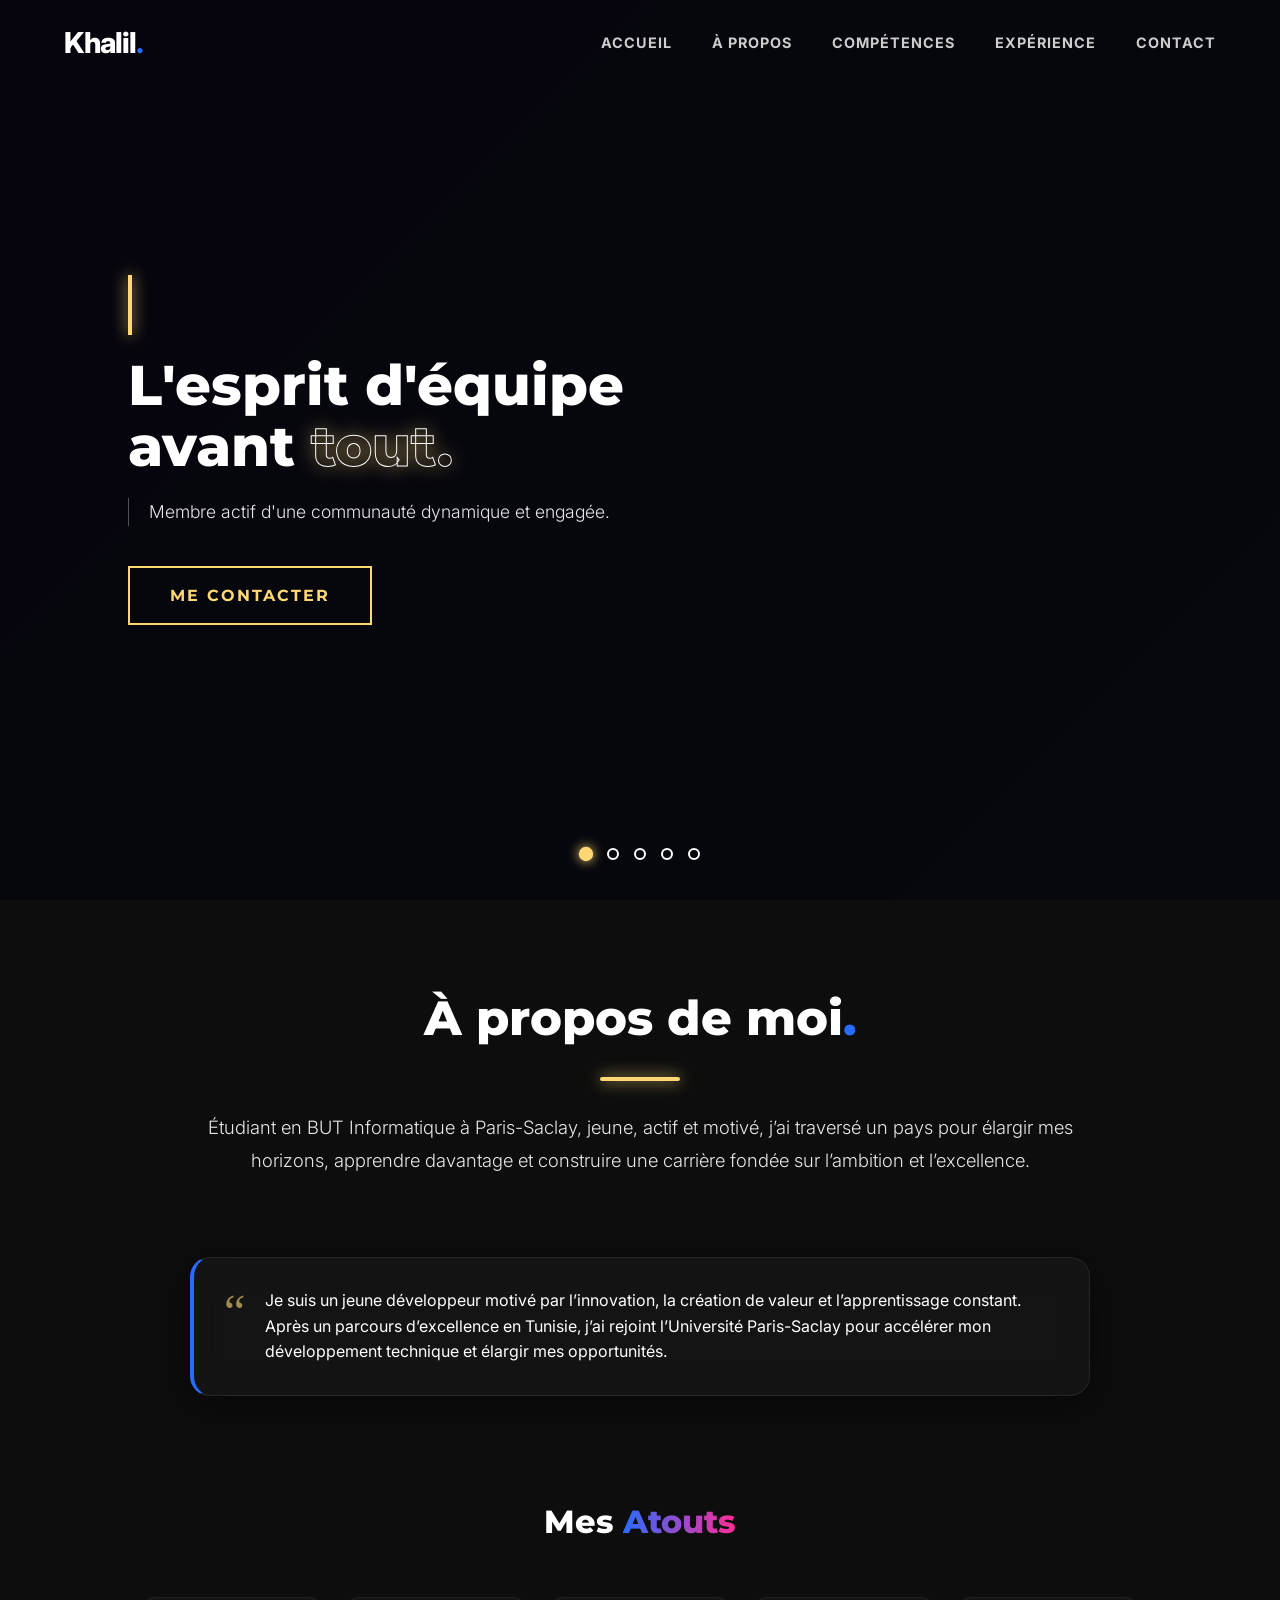
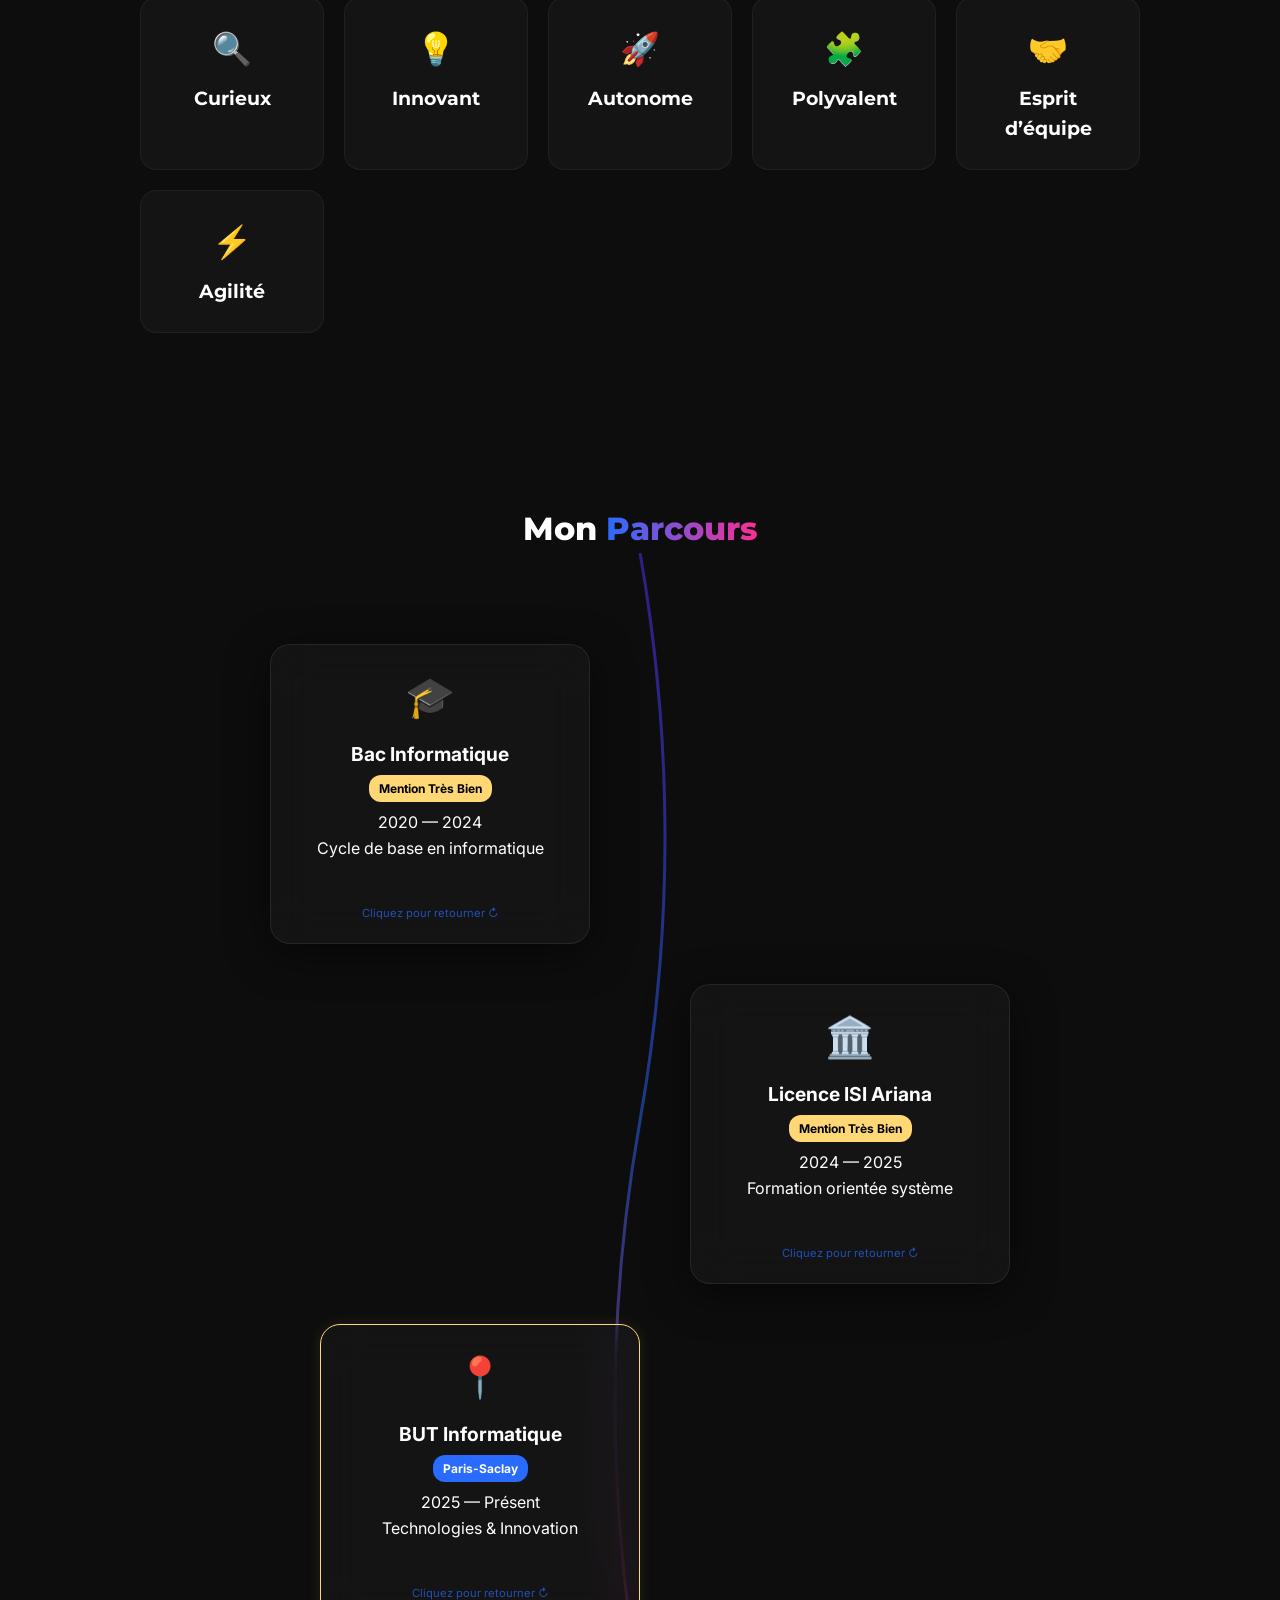
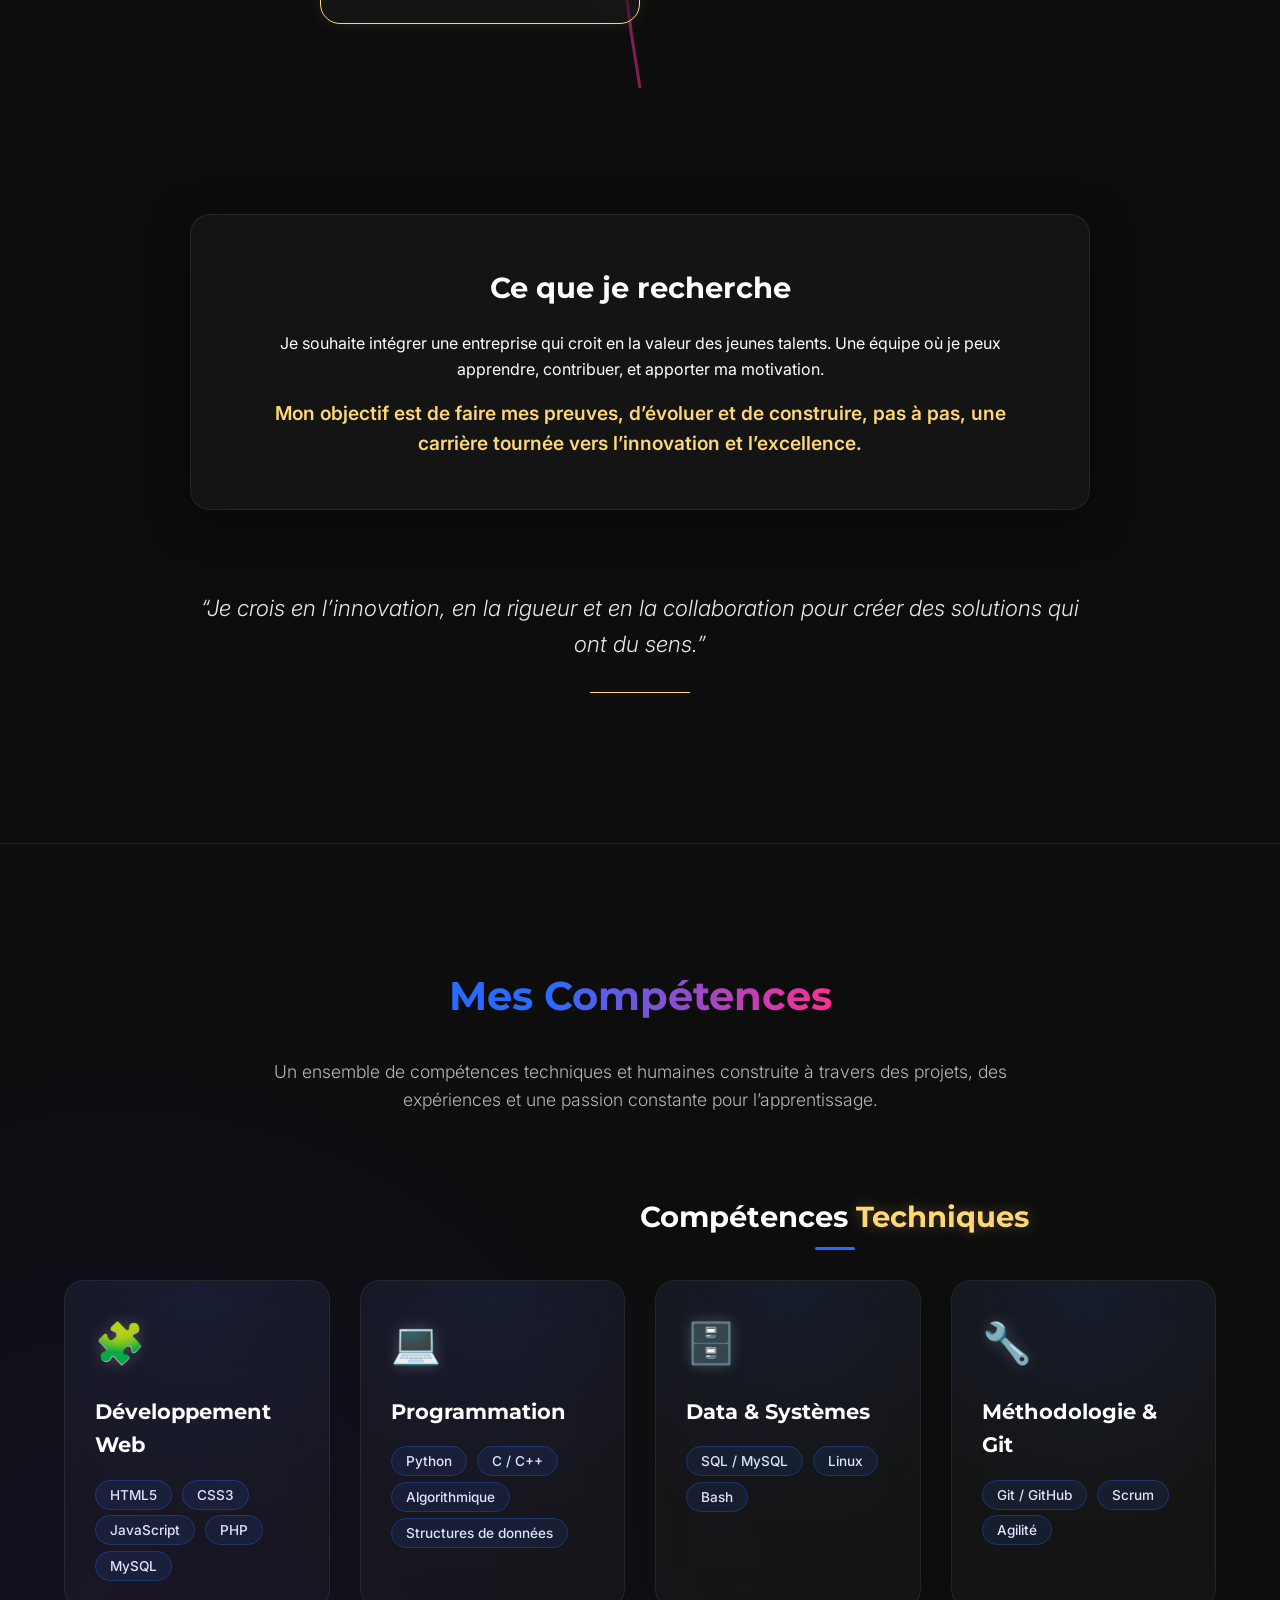
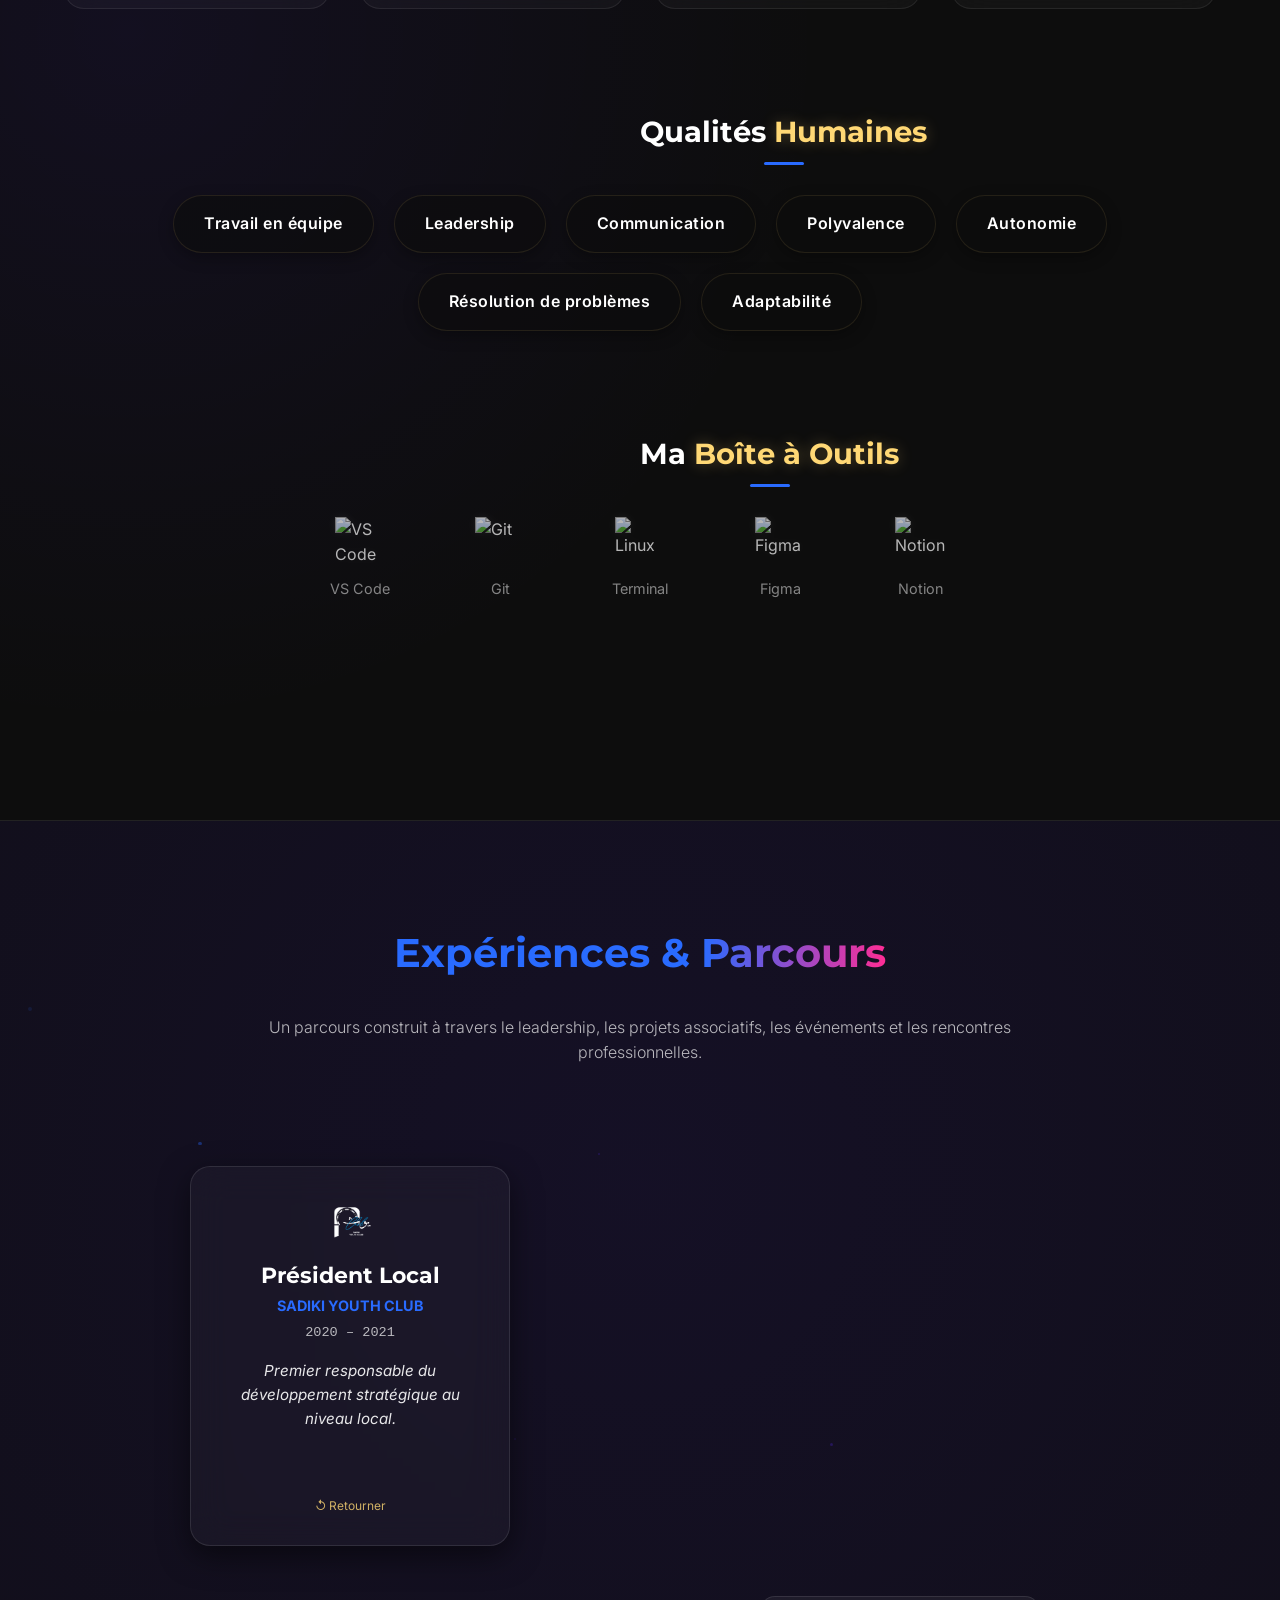
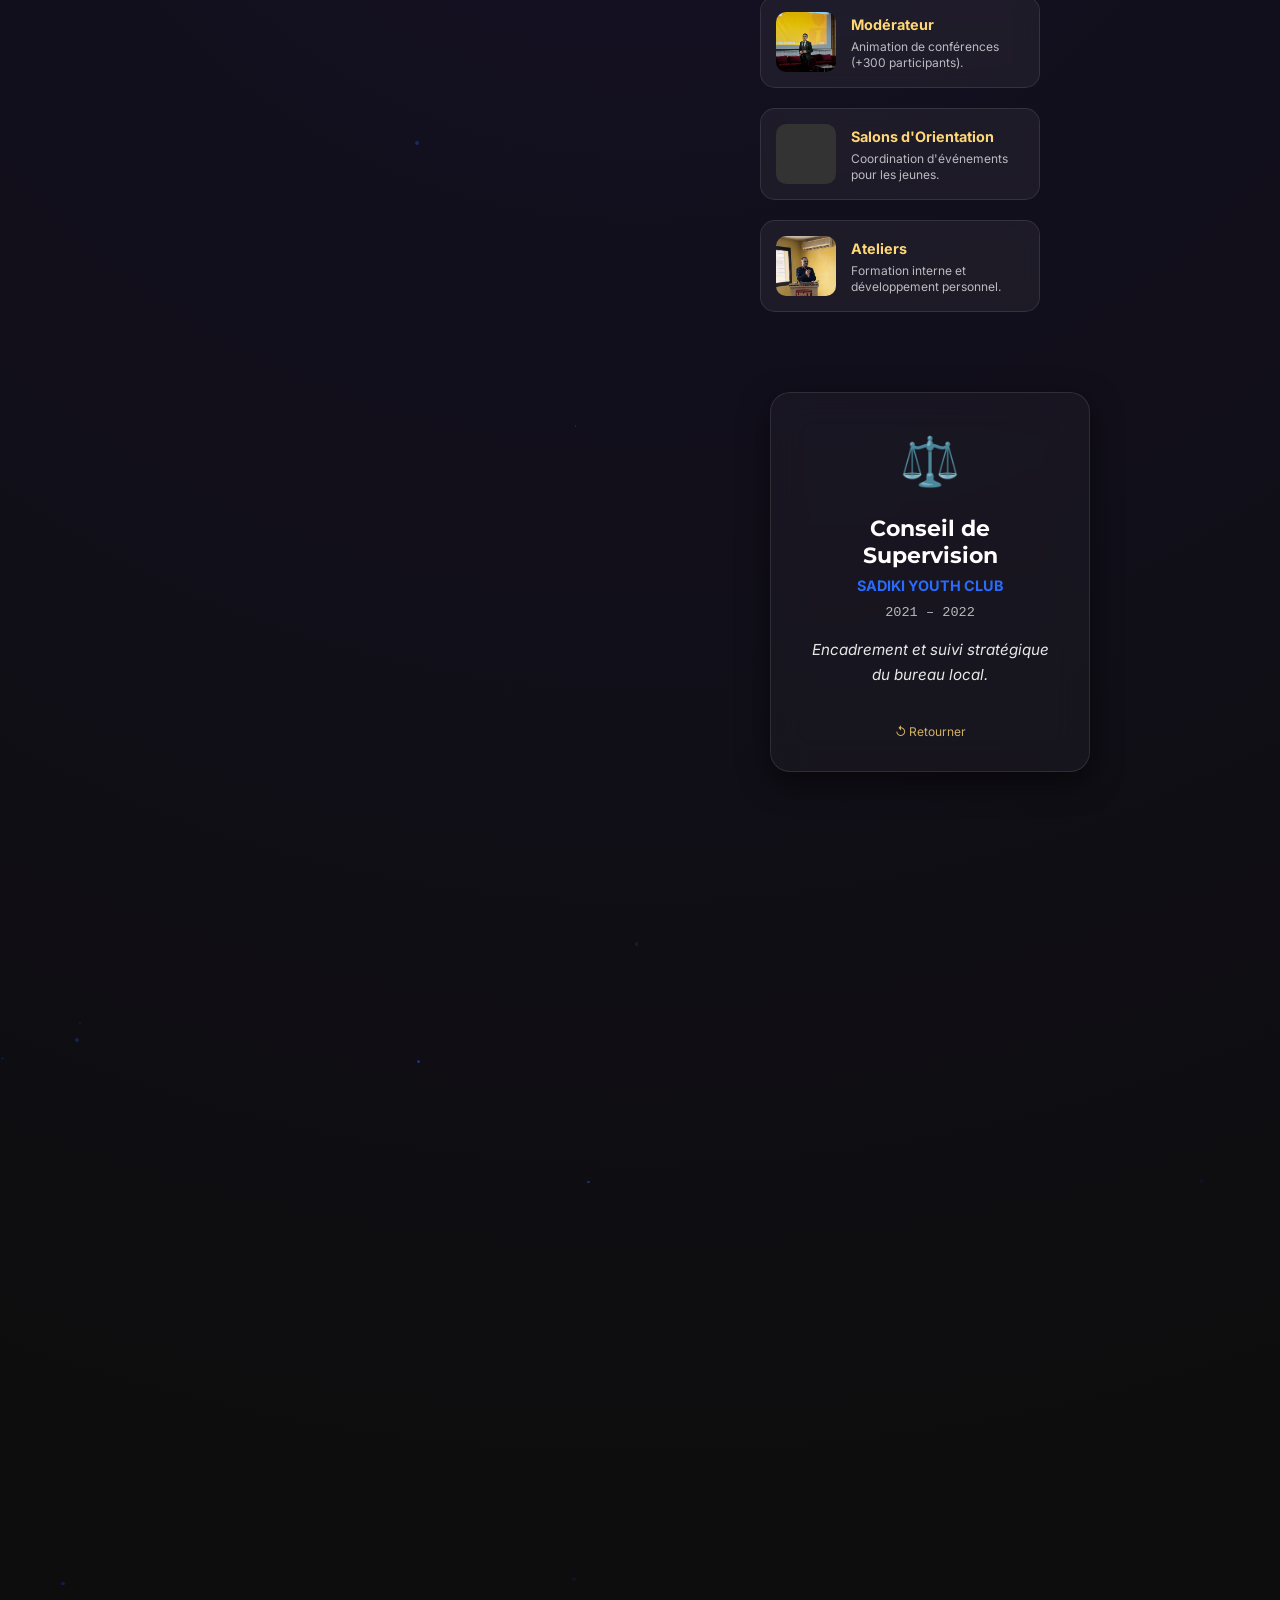
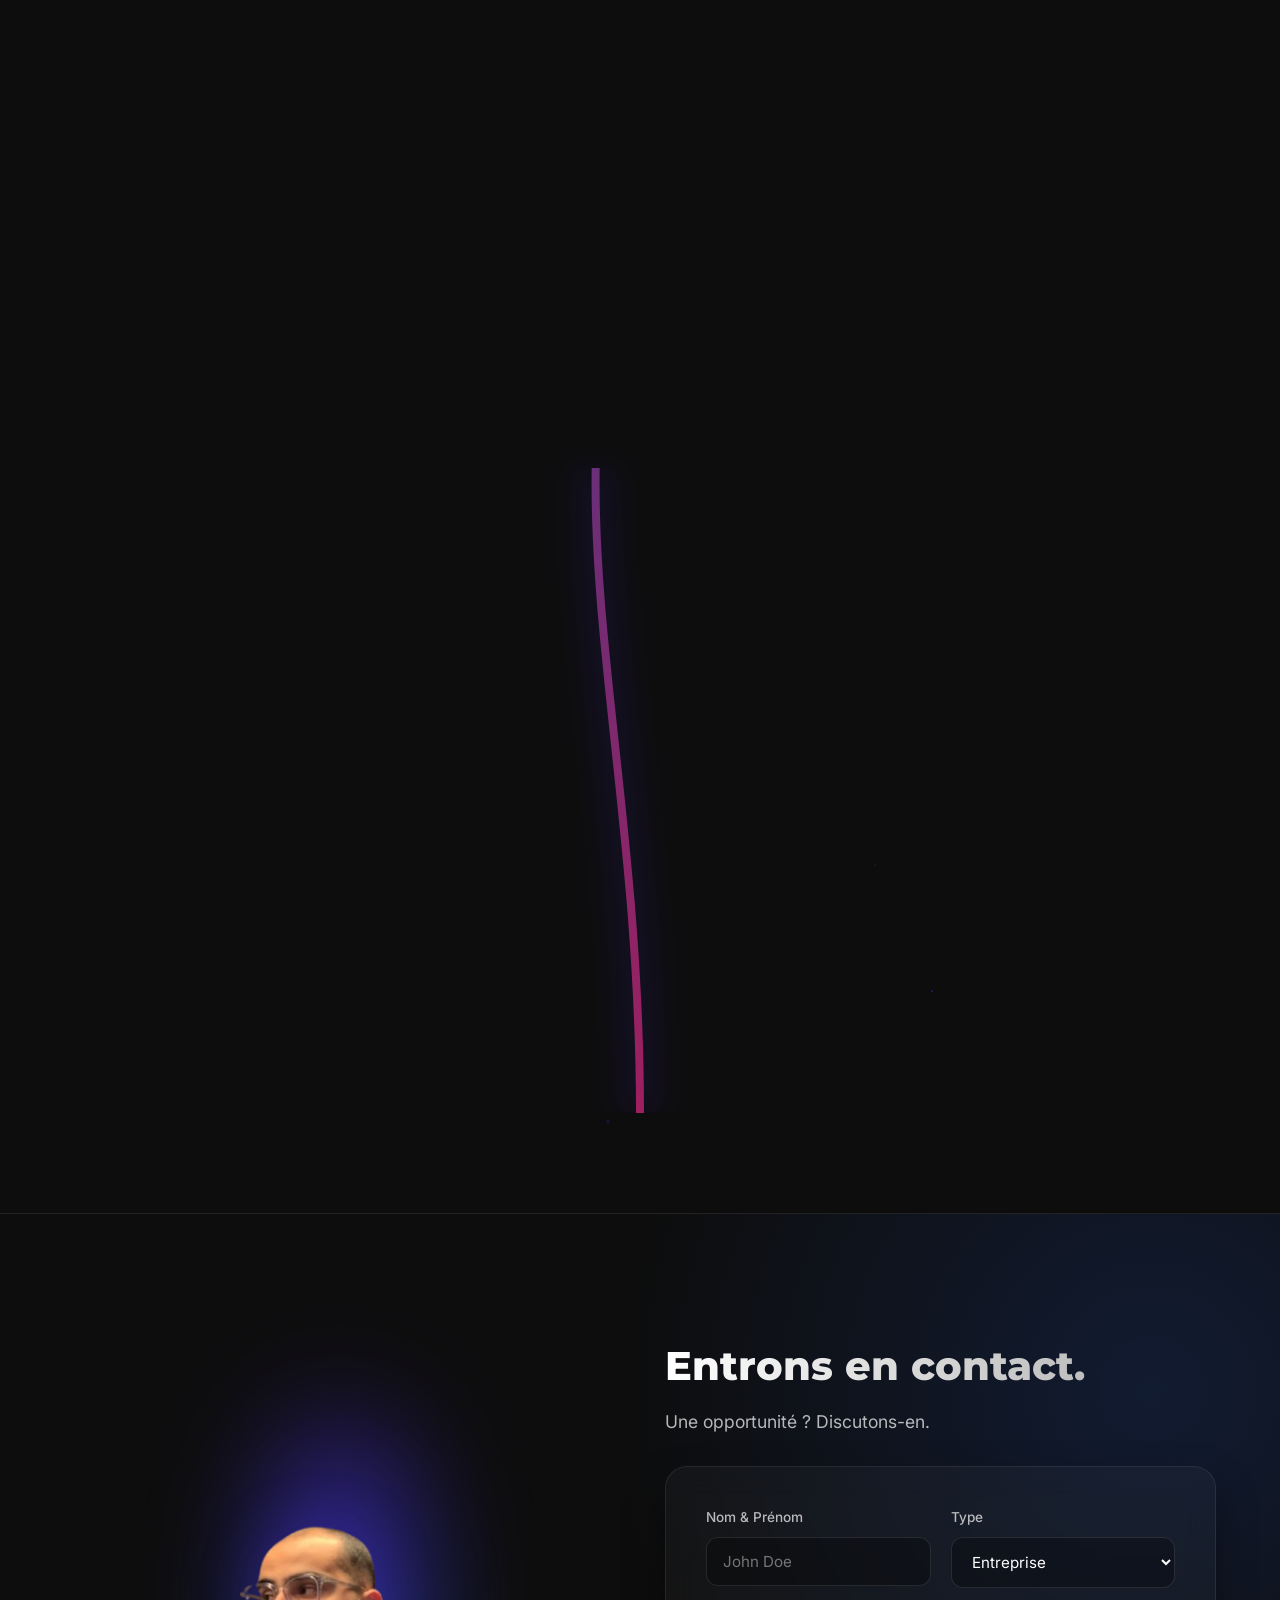
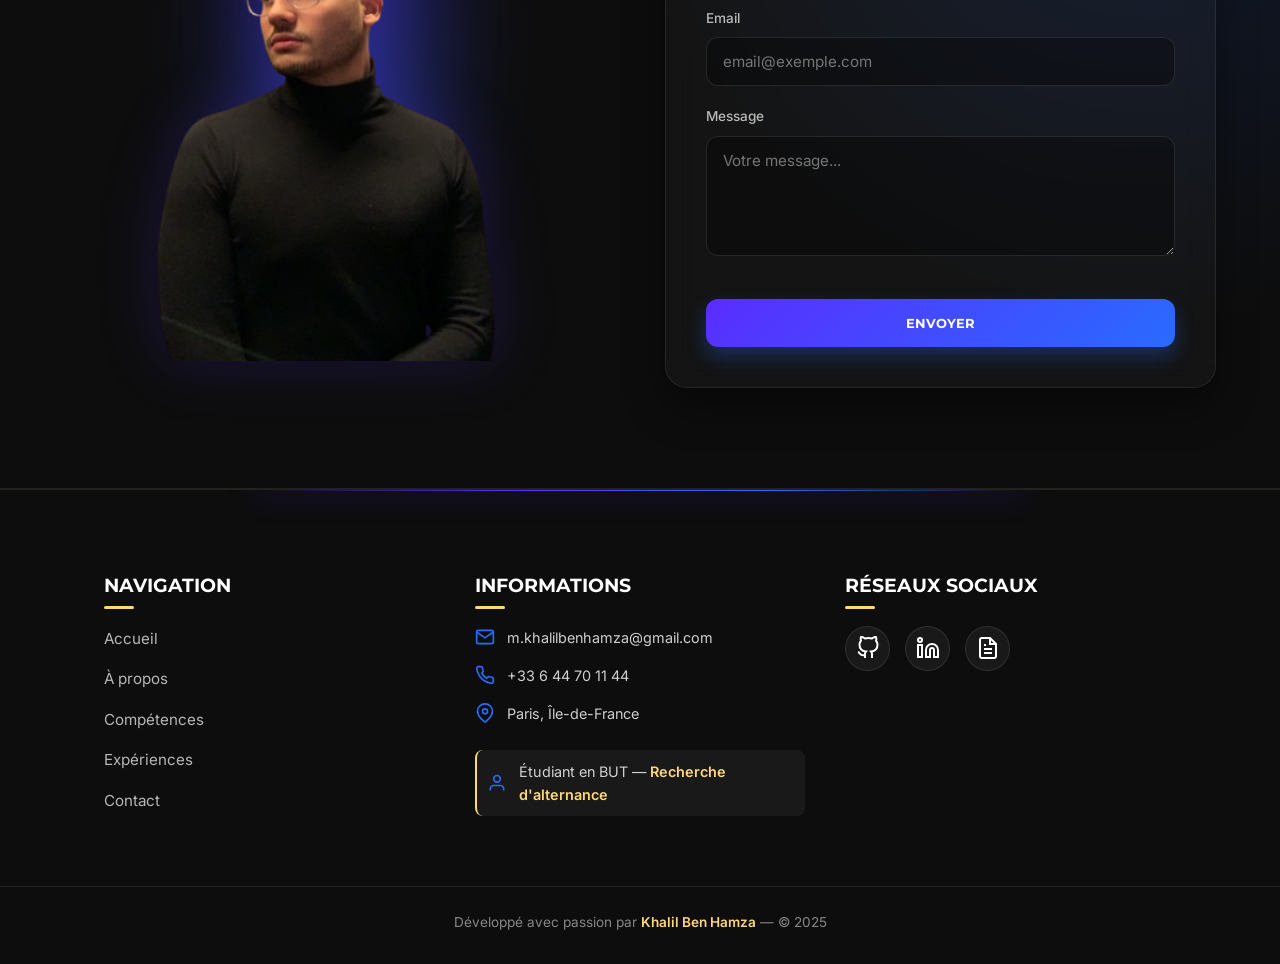
==== index.html @ d55a1031 "Cleanup structure, remove old folder, add new images and styles" ====
<!DOCTYPE html>
<html lang="fr">
<head>
    <meta charset="UTF-8">
    <meta name="viewport" content="width=device-width, initial-scale=1.0">
    <title>Khalil | Portfolio Premium</title>
    <link rel="preconnect" href="https://fonts.googleapis.com">
    <link rel="preconnect" href="https://fonts.gstatic.com" crossorigin>
    <link href="https://fonts.googleapis.com/css2?family=Inter:wght@300;400;600&family=Montserrat:wght@600;700;800&display=swap" rel="stylesheet">
    <link rel="stylesheet" href="css/style.css">
    <link rel="stylesheet" href="css/sections.css">
    <link rel="stylesheet" href="css/footer.css">
    <link rel="stylesheet" href="css/contact.css">
    <link rel="stylesheet" href="css/skills.css">
    <link rel="stylesheet" href="css/excp.css">
</head>
<body>

    <nav class="navbar">
        <div class="logo">Khalil<span>.</span></div>
        <ul class="nav-links">
            <li><a href="#home">Accueil</a></li>
            <li><a href="#about">À propos</a></li>
            <li><a href="#skills">Compétences</a></li>
            <li><a href="#experience">Expérience</a></li>
            <li><a href="#contact">Contact</a></li>
        </ul>
        <div class="burger">
            <div class="line1"></div>
            <div class="line2"></div>
            <div class="line3"></div>
        </div>
    </nav>

    <header id="home" class="hero-slider">
        <div class="slide active">
            <div class="slide-bg" style="background-image: url('assets/images/acceuil/image1.jpg');"></div>
            <div class="slide-overlay"></div>
            <div class="hero-content">
                <div class="hero-accent-line"></div>
                <h1 class="hero-title">L'esprit d'équipe<br>avant <span class="highlight-text">tout.</span></h1>
                <p class="hero-subtitle">Membre actif d'une communauté dynamique et engagée.</p>
                <a href="#contact" class="btn-gold">Me Contacter</a>
            </div>
        </div>
        <div class="slide">
            <div class="slide-bg" style="background-image: url('assets/images/acceuil/image2.jpg');"></div>
            <div class="slide-overlay"></div>
            <div class="hero-content">
                <div class="hero-accent-line"></div>
                <h1 class="hero-title">Au cœur de<br><span class="highlight-text">l'événement.</span></h1>
                <p class="hero-subtitle">Participation à des conférences majeures.</p>
                <a href="#experience" class="btn-gold">Expérience</a>
            </div>
        </div>
        <div class="slide">
            <div class="slide-bg" style="background-image: url('assets/images/acceuil/image3.jpg');"></div>
            <div class="slide-overlay"></div>
            <div class="hero-content">
                <div class="hero-accent-line"></div>
                <h1 class="hero-title">Prêt pour le<br><span class="highlight-text">futur.</span></h1>
                <p class="hero-subtitle">Développement de solutions concrètes.</p>
                <a href="#skills" class="btn-gold">Compétences</a>
            </div>
        </div>
        <div class="slide">
            <div class="slide-bg" style="background-image: url('assets/images/acceuil/image4.jpg');"></div>
            <div class="slide-overlay"></div>
            <div class="hero-content">
                <div class="hero-accent-line"></div>
                <h1 class="hero-title">Partager et<br><span class="highlight-text">Convaincre.</span></h1>
                <p class="hero-subtitle">Leadership et communication.</p>
                <a href="#about" class="btn-gold">À propos</a>
            </div>
        </div>
        <div class="slide">
            <div class="slide-bg" style="background-image: url('assets/images/acceuil/image5.jpg');"></div>
            <div class="slide-overlay"></div>
            <div class="hero-content">
                <div class="hero-accent-line"></div>
                <h1 class="hero-title">Innovation<br><span class="highlight-text">en action.</span></h1>
                <p class="hero-subtitle">Démonstration technique de projets.</p>
                <a href="#contact" class="btn-gold">Me contacter</a>
            </div>
        </div>

        <div class="slider-nav">
            <div class="dot active" onclick="manualSlide(0)"></div>
            <div class="dot" onclick="manualSlide(1)"></div>
            <div class="dot" onclick="manualSlide(2)"></div>
            <div class="dot" onclick="manualSlide(3)"></div>
            <div class="dot" onclick="manualSlide(4)"></div>
        </div>
    </header>

    <!-- =========================================
         NOUVELLE SECTION "À PROPOS" (PREMIUM)
         ========================================= -->
    <section id="about" class="about-premium-section">
        
        <!-- 1. HERO ABOUT -->
        <div class="about-hero-block fade-in-up">
            <h2 class="hero-about-title">À propos de moi<span class="text-dot">.</span></h2>
            <div class="gold-separator"></div>
            <p class="hero-lead">
                Étudiant en BUT Informatique à Paris-Saclay, jeune, actif et motivé, j’ai traversé un pays pour élargir mes horizons, apprendre davantage et construire une carrière fondée sur l’ambition et l’excellence.
            </p>
        </div>

        <!-- 2. BIO -->
        <div class="glass-card-about bio-card scroll-reveal">
            <div class="bio-content">
                <div class="quote-icon">“</div>
                <p>
                    Je suis un jeune développeur motivé par l’innovation, la création de valeur et l’apprentissage constant. Après un parcours d’excellence en Tunisie, j’ai rejoint l’Université Paris-Saclay pour accélérer mon développement technique et élargir mes opportunités.
                </p>
            </div>
        </div>

        <!-- 3. QUALITÉS (GRID) -->
        <div class="qualities-container">
            <h3 class="sub-title">Mes <span class="neon-text">Atouts</span></h3>
            <div class="qualities-grid">
                <div class="quality-card scroll-reveal"><div class="icon-box">🔍</div><h3>Curieux</h3></div>
                <div class="quality-card scroll-reveal"><div class="icon-box">💡</div><h3>Innovant</h3></div>
                <div class="quality-card scroll-reveal"><div class="icon-box">🚀</div><h3>Autonome</h3></div>
                <div class="quality-card scroll-reveal"><div class="icon-box">🧩</div><h3>Polyvalent</h3></div>
                <div class="quality-card scroll-reveal"><div class="icon-box">🤝</div><h3>Esprit d’équipe</h3></div>
                <div class="quality-card scroll-reveal"><div class="icon-box">⚡</div><h3>Agilité</h3></div>
            </div>
        </div>

        <!-- 4. TIMELINE (WAVE + FLIP CARDS) -->
        <div id="timeline-wrapper" class="timeline-premium-wrapper">
            <h3 class="sub-title">Mon <span class="neon-text">Parcours</span></h3>
            
            <!-- SVG Wave Animation -->
            <svg class="timeline-wave" viewBox="0 0 100 800" preserveAspectRatio="none">
                <path d="M50,0 Q100,200 50,400 T50,800" fill="none" stroke="url(#neonGradient)" stroke-width="3" class="wave-path" />
                <defs>
                    <linearGradient id="neonGradient" x1="0%" y1="0%" x2="0%" y2="100%">
                        <stop offset="0%" stop-color="#5A2DFF" />
                        <stop offset="50%" stop-color="#296BFF" />
                        <stop offset="100%" stop-color="#FF2D95" />
                    </linearGradient>
                </defs>
            </svg>

            <!-- Card 1: BAC -->
            <div class="flip-card-container scroll-reveal">
                <div class="flip-card">
                    <div class="flip-card-front glass-card-about">
                        <div class="card-icon-top">🎓</div>
                        <h4>Bac Informatique</h4>
                        <span class="badge-gold">Mention Très Bien</span>
                        <p class="years">2020 — 2024</p>
                        <p class="mini-desc">Cycle de base en informatique</p>
                        <div class="click-hint">Cliquez pour retourner ↻</div>
                    </div>
                    <div class="flip-card-back glass-card-about">
                        <h4>Acquis Clés</h4>
                        <ul class="back-list">
                            <li>Algorithmique & Bases</li>
                            <li>Réseaux informatiques</li>
                            <li>Python & Logique</li>
                            <li>Mathématiques appliquées</li>
                        </ul>
                    </div>
                </div>
            </div>

            <!-- Card 2: LICENCE -->
            <div class="flip-card-container right-side scroll-reveal">
                <div class="flip-card">
                    <div class="flip-card-front glass-card-about">
                        <div class="card-icon-top">🏛️</div>
                        <h4>Licence ISI Ariana</h4>
                        <span class="badge-gold">Mention Très Bien</span>
                        <p class="years">2024 — 2025</p>
                        <p class="mini-desc">Formation orientée système</p>
                        <div class="click-hint">Cliquez pour retourner ↻</div>
                    </div>
                    <div class="flip-card-back glass-card-about">
                        <h4>Compétences</h4>
                        <ul class="back-list">
                            <li>Administration Linux</li>
                            <li>Algorithmique Avancée</li>
                            <li>Architecture Ordinateurs</li>
                            <li>Conception Réseaux</li>
                        </ul>
                    </div>
                </div>
            </div>

            <!-- Card 3: BUT -->
            <div class="flip-card-container scroll-reveal">
                <div class="flip-card">
                    <div class="flip-card-front glass-card-about active-border">
                        <div class="card-icon-top">📍</div>
                        <h4>BUT Informatique</h4>
                        <span class="badge-blue">Paris-Saclay</span>
                        <p class="years">2025 — Présent</p>
                        <p class="mini-desc">Technologies & Innovation</p>
                        <div class="click-hint">Cliquez pour retourner ↻</div>
                    </div>
                    <div class="flip-card-back glass-card-about">
                        <h4>En cours</h4>
                        <ul class="back-list">
                            <li>Dev Web (JS, PHP, Frameworks)</li>
                            <li>C++, MySQL</li>
                            <li>Gestion de projets complexes</li>
                        </ul>
                    </div>
                </div>
            </div>
        </div>

        <!-- 5. SEARCH & VISION -->
        <div class="about-footer-block">
            <div class="search-container glass-card-about glow-border scroll-reveal">
                <h3>Ce que je recherche</h3>
                <p>Je souhaite intégrer une entreprise qui croit en la valeur des jeunes talents. Une équipe où je peux apprendre, contribuer, et apporter ma motivation.</p>
                <p class="highlight-sentence">Mon objectif est de faire mes preuves, d’évoluer et de construire, pas à pas, une carrière tournée vers l’innovation et l’excellence.</p>
            </div>
            
            <div class="vision-content fade-in-up">
                <p>“Je crois en l’innovation, en la rigueur et en la collaboration pour créer des solutions qui ont du sens.”</p>
                <div class="vision-line"></div>
            </div>
        </div>

    </section>
    <!-- =========================================
     SECTION: SKILLS (HOLOGRAPHIC STYLE)
     ========================================= -->
<section id="skills" class="skills-premium-section">
    
    <!-- TITRE DE SECTION -->
    <div class="skills-header scroll-reveal">
        <h2 class="section-title">Mes <span class="neon-text">Compétences</span></h2>
        <p class="skills-subtitle">
            Un ensemble de compétences techniques et humaines construite à travers des projets, des expériences et une passion constante pour l’apprentissage.
        </p>
    </div>

    <!-- A) COMPÉTENCES TECHNIQUES (HARD SKILLS) -->
    <div class="skills-category-container">
        <h3 class="category-title fade-in-up">Compétences <span class="highlight-gold">Techniques</span></h3>
        
        <div class="holo-grid">
            
            <!-- Carte 1: Web -->
            <div class="holo-card" data-tilt>
                <div class="holo-content">
                    <div class="holo-icon">🧩</div>
                    <h4>Développement Web</h4>
                    <ul class="skill-list">
                        <li><span class="tag">HTML5</span></li>
                        <li><span class="tag">CSS3</span></li>
                        <li><span class="tag">JavaScript</span></li>
                        <li><span class="tag">PHP</span></li>
                        <li><span class="tag">MySQL</span></li>
                    </ul>
                </div>
                <div class="holo-glow"></div>
            </div>

            <!-- Carte 2: Programmation -->
            <div class="holo-card" data-tilt>
                <div class="holo-content">
                    <div class="holo-icon">💻</div>
                    <h4>Programmation</h4>
                    <ul class="skill-list">
                        <li><span class="tag">Python</span></li>
                        <li><span class="tag">C / C++</span></li>
                        <li><span class="tag">Algorithmique</span></li>
                        <li><span class="tag">Structures de données</span></li>
                    </ul>
                </div>
                <div class="holo-glow"></div>
            </div>

            <!-- Carte 3: Data & Systèmes -->
            <div class="holo-card" data-tilt>
                <div class="holo-content">
                    <div class="holo-icon">🗄️</div>
                    <h4>Data & Systèmes</h4>
                    <ul class="skill-list">
                        <li><span class="tag">SQL / MySQL</span></li>
                        <li><span class="tag">Linux</span></li>
                        <li><span class="tag">Bash</span></li>
                    </ul>
                </div>
                <div class="holo-glow"></div>
            </div>

            <!-- Carte 4: Méthodologie -->
            <div class="holo-card" data-tilt>
                <div class="holo-content">
                    <div class="holo-icon">🔧</div>
                    <h4>Méthodologie & Git</h4>
                    <ul class="skill-list">
                        <li><span class="tag">Git / GitHub</span></li>
                        <li><span class="tag">Scrum</span></li>
                        <li><span class="tag">Agilité</span></li>
                    </ul>
                </div>
                <div class="holo-glow"></div>
            </div>

        </div>
    </div>

    <!-- B) COMPÉTENCES HUMAINES (SOFT SKILLS) -->
    <div class="skills-category-container">
        <h3 class="category-title fade-in-up">Qualités <span class="highlight-gold">Humaines</span></h3>
        
        <div class="soft-skills-grid">
            <div class="soft-card scroll-reveal">Travail en équipe</div>
            <div class="soft-card scroll-reveal" style="transition-delay: 0.1s;">Leadership</div>
            <div class="soft-card scroll-reveal" style="transition-delay: 0.2s;">Communication</div>
            <div class="soft-card scroll-reveal" style="transition-delay: 0.3s;">Polyvalence</div>
            <div class="soft-card scroll-reveal" style="transition-delay: 0.4s;">Autonomie</div>
            <div class="soft-card scroll-reveal" style="transition-delay: 0.5s;">Résolution de problèmes</div>
            <div class="soft-card scroll-reveal" style="transition-delay: 0.6s;">Adaptabilité</div>
        </div>
    </div>

    <!-- C) OUTILS (TOOLS) -->
    <div class="skills-category-container">
        <h3 class="category-title fade-in-up">Ma <span class="highlight-gold">Boîte à Outils</span></h3>
        
        <div class="tools-grid">
            <div class="tool-item" title="VS Code"><img src="https://cdn.jsdelivr.net/gh/devicons/devicon/icons/vscode/vscode-original.svg" alt="VS Code"><span>VS Code</span></div>
            <div class="tool-item" title="Git"><img src="https://cdn.jsdelivr.net/gh/devicons/devicon/icons/git/git-original.svg" alt="Git"><span>Git</span></div>
            <div class="tool-item" title="Linux"><img src="https://cdn.jsdelivr.net/gh/devicons/devicon/icons/linux/linux-original.svg" alt="Linux"><span>Terminal</span></div>
            <div class="tool-item" title="Figma"><img src="https://cdn.jsdelivr.net/gh/devicons/devicon/icons/figma/figma-original.svg" alt="Figma"><span>Figma</span></div>
            <div class="tool-item" title="Notion"><img src="https://upload.wikimedia.org/wikipedia/commons/4/45/Notion_app_logo.png" alt="Notion"><span>Notion</span></div>
        </div>
    </div>

</section>
<!-- =========================================
     SECTION: experiences
     ========================================= -->
    <!-- =========================================
     SECTION: EXPERIENCES ROADMAP (NEON WAVE)
     ========================================= -->
<section id="experience" class="xp-section">
    
    <!-- HEADER -->
    <div class="xp-header scroll-reveal">
        <h2 class="section-title">Expériences & <span class="neon-text">Parcours</span></h2>
        <p class="xp-subtitle">
            Un parcours construit à travers le leadership, les projets associatifs, les événements et les rencontres professionnelles.
        </p>
    </div>

    <div class="roadmap-container">
        
        <!-- NEON WAVE SVG (Background Line) -->
        <svg class="roadmap-wave" viewBox="0 0 100 2500" preserveAspectRatio="none">
            <path d="M50,0 C50,200 100,400 50,600 C0,800 50,1000 50,1200 C50,1400 100,1600 50,1800 C0,2000 50,2200 50,2500" 
                  fill="none" stroke="url(#xpGradient)" stroke-width="4" class="xp-wave-path" />
            <defs>
                <linearGradient id="xpGradient" x1="0%" y1="0%" x2="0%" y2="100%">
                    <stop offset="0%" stop-color="#5A2DFF" />
                    <stop offset="50%" stop-color="#296BFF" />
                    <stop offset="100%" stop-color="#FF2D95" />
                </linearGradient>
            </defs>
        </svg>

        <!-- =========================================
             NODE 1: PRÉSIDENT LOCAL (SADIKI)
             ========================================= -->
        <div class="xp-node left scroll-reveal">
            <!-- Main Flip Card -->
            <div class="xp-card-wrapper">
                <div class="xp-card">
                    <div class="xp-front glass-panel">
                        <div class="xp-logo-box"><img src="assets/images/club/inversed.png" alt="Sadiki Logo" onerror="this.style.display='none'"></div>
                        <h3>Président Local</h3>
                        <span class="org-name">Sadiki Youth Club</span>
                        <span class="xp-date">2020 – 2021</span>
                        <p class="xp-tagline">Premier responsable du développement stratégique au niveau local.</p>
                        <div class="hint">↺ Retourner</div>
                    </div>
                    <div class="xp-back glass-panel">
                        <h4>Missions Clés</h4>
                        <ul>
                            <li>Planification et mise en œuvre de +5 projets</li>
                            <li>Organisation de +15 réunions générales</li>
                            <li>Coordination d’une équipe active</li>
                            <li>Représentation auprès des partenaires</li>
                        </ul>
                    </div>
                </div>
            </div>
        </div>

        <!-- SUB-EVENTS (Node 1 -> 2) -->
        <div class="sub-events-row right scroll-reveal">
            <div class="sub-card glass-mini">
                <div class="sub-img" style="background-image: url('assets/images/events/moderateur.JPG');"></div>
                <div class="sub-text">
                    <h5>Modérateur</h5>
                    <p>Animation de conférences (+300 participants).</p>
                </div>
            </div>
            <div class="sub-card glass-mini">
                <div class="sub-img" style="background-image: url('assets/images/events/salon.png');"></div>
                <div class="sub-text">
                    <h5>Salons d'Orientation</h5>
                    <p>Coordination d'événements pour les jeunes.</p>
                </div>
            </div>
            <div class="sub-card glass-mini">
                <div class="sub-img" style="background-image: url('assets/images/events/orientation.PNG');"></div>
                <div class="sub-text">
                    <h5>Ateliers</h5>
                    <p>Formation interne et développement personnel.</p>
                </div>
            </div>
        </div>

        <!-- =========================================
             NODE 2: CONSEIL DE SUPERVISION (SADIKI)
             ========================================= -->
        <div class="xp-node right scroll-reveal">
            <div class="xp-card-wrapper">
                <div class="xp-card">
                    <div class="xp-front glass-panel">
                        <div class="xp-logo-box">⚖️</div>
                        <h3>Conseil de Supervision</h3>
                        <span class="org-name">Sadiki Youth Club</span>
                        <span class="xp-date">2021 – 2022</span>
                        <p class="xp-tagline">Encadrement et suivi stratégique du bureau local.</p>
                        <div class="hint">↺ Retourner</div>
                    </div>
                    <div class="xp-back glass-panel">
                        <h4>Responsabilités</h4>
                        <ul>
                            <li>Suivi du travail du bureau local</li>
                            <li>Prise de décision stratégique</li>
                            <li>Amélioration des process internes</li>
                            <li>Vision long terme du club</li>
                        </ul>
                    </div>
                </div>
            </div>
        </div>

        <!-- SUB-EVENTS (Node 2 -> 3) -->
        <div class="sub-events-row left scroll-reveal">
            <div class="sub-card glass-mini">
                <div class="sub-text-only">
                    <h5>Stratégie & Audit</h5>
                    <p>Réunions de pilotage et suivi du plan d'action.</p>
                </div>
            </div>
            <div class="sub-card glass-mini">
                <div class="sub-text-only">
                    <h5>Mentoring</h5>
                    <p>Accompagnement continu des responsables.</p>
                </div>
            </div>
        </div>

        <!-- =========================================
             NODE 3: CODEX JUNIOR ENTREPRISE
             ========================================= -->
        <div class="xp-node left scroll-reveal">
            <div class="xp-card-wrapper">
                <div class="xp-card">
                    <div class="xp-front glass-panel active-glow">
                        <div class="xp-logo-box"><img src="assets/images/club/codexx.png" alt="Codex" onerror="this.style.display='none'"></div>
                        <h3>Développeur Web & Mobile</h3>
                        <span class="org-name">Codex Junior Entreprise</span>
                        <span class="xp-date">2024 – Présent</span>
                        <p class="xp-tagline">Solutions clients réels & automatisation interne.</p>
                        <div class="hint">↺ Retourner</div>
                    </div>
                    <div class="xp-back glass-panel">
                        <h4>Réalisations</h4>
                        <ul>
                            <li>Apps Web/Mobile sur mesure</li>
                            <li>Automatisation des tâches</li>
                            <li>Environnement Agile/SCRUM</li>
                            <li>Décisions techniques</li>
                        </ul>
                    </div>
                </div>
            </div>
        </div>

        <!-- SUB-EVENTS: BYD & JOB FAIR -->
        <div class="sub-events-row right scroll-reveal">
            <!-- BYD -->
            <div class="sub-card glass-mini large">
                <div class="sub-img" style="background-image: url('assets/images/events/byd.png');"></div>
                <div class="sub-text">
                    <h5>BYD × Junior Enterprises</h5>
                    <p>Networking et innovation avec des acteurs pro.</p>
                </div>
            </div>
        </div>

        

        <!-- =========================================
             NODE 4: HACKATHON
             ========================================= -->
        <div class="xp-node right scroll-reveal">
            <div class="xp-card-wrapper">
                <div class="xp-card">
                    <div class="xp-front glass-panel">
                        <div class="xp-logo-box">🏆</div>
                        <h3>Hackathon Hack4Future</h3>
                        <span class="org-name">2ème Place</span>
                        <p class="xp-tagline">Plateforme d’étude en ligne en 35 heures.</p>
                        <div class="hint">↺ Retourner</div>
                    </div>
                    <div class="xp-back glass-panel">
                        <h4>Challenge 35h</h4>
                        <ul>
                            <li>Développement non-stop</li>
                            <li>Plateforme e-learning fonctionnelle</li>
                            <li>Travail sous forte pression</li>
                            <li>Gestion du temps & Créativité</li>
                        </ul>
                    </div>
                </div>
            </div>
        </div>

        <!-- =========================================
             NODE 5: GOMYCODE
             ========================================= -->
        <div class="xp-node left scroll-reveal">
            <div class="xp-card-wrapper">
                <div class="xp-card">
                    <div class="xp-front glass-panel">
                        <div class="xp-logo-box"><img src="assets/images/club/gomycode.png" alt="GMC" onerror="this.style.display='none'">🐍</div>
                        <h3>Coding with Python</h3>
                        <span class="org-name">GoMyCode</span>
                        <span class="xp-date">2021</span>
                        <p class="xp-tagline">Fondations en programmation et logique.</p>
                        <div class="hint">↺ Retourner</div>
                    </div>
                    <div class="xp-back glass-panel">
                        <h4>Formation</h4>
                        <ul>
                            <li>Bases du Python</li>
                            <li>Logique algorithmique</li>
                            <li>Boucles & Fonctions</li>
                            <li>Résolution de problèmes</li>
                        </ul>
                        <a href="https://diploma.gomycode.app/?id=359a068ce7a851e48" target="_blank" class="xp-btn">Voir mon certificat</a>
                    </div>
                </div>
            </div>
        </div>

    </div>
</section>

    <section id="contact" class="contact-section">
        <div class="contact-container">
            <div class="col-left">
                <div class="light-beam"></div>
                <img src="assets/images/hero/Khalilou.png" alt="Khalil Ben Hamza" class="portrait-img">
            </div>

            <div class="col-right">
                <div class="form-header">
                    <h1>Entrons en contact.</h1>
                    <p>Une opportunité ? Discutons-en.</p>
                </div>

                <form action="https://formsubmit.co/m.khalilbenhamza@gmail.com" method="POST" class="glass-form">
                    <input type="hidden" name="_next" value="https://ton-site.com/merci.html">
                    <input type="hidden" name="_captcha" value="false">
                    
                    <div class="form-row">
                        <div class="form-group">
                            <label>Nom & Prénom</label>
                            <input type="text" name="name" placeholder="John Doe" required>
                        </div>
                        <div class="form-group">
                            <label>Type</label>
                            <select name="type">
                                <option>Entreprise</option>
                                <option>Individu</option>
                            </select>
                        </div>
                    </div>

                    <div class="form-group">
                        <label>Email</label>
                        <input type="email" name="email" placeholder="email@exemple.com" required>
                    </div>

                    <div class="form-group">
                        <label>Message</label>
                        <textarea name="message" placeholder="Votre message..." required></textarea>
                    </div>

                    <button type="submit" class="btn-submit">Envoyer</button>
                </form>
            </div>
        </div>
    </section>

    <footer class="footer">
        <div class="footer-container">
            
            <div class="footer-col">
                <h3 class="footer-title">Navigation</h3>
                <ul class="footer-links">
                    <li><a href="#home">Accueil</a></li>
                    <li><a href="#about">À propos</a></li>
                    <li><a href="#skills">Compétences</a></li>
                    <li><a href="#experience">Expériences</a></li>
                    <li><a href="#contact">Contact</a></li>
                </ul>
            </div>

            <div class="footer-col">
                <h3 class="footer-title">Informations</h3>
                <ul class="contact-info">
                    <li>
                        <svg width="20" height="20" viewBox="0 0 24 24" fill="none" stroke="currentColor" stroke-width="2"><path d="M4 4h16c1.1 0 2 .9 2 2v12c0 1.1-.9 2-2 2H4c-1.1 0-2-.9-2-2V6c0-1.1.9-2 2-2z"></path><polyline points="22,6 12,13 2,6"></polyline></svg>
                        <a href="mailto:m.khalilbenhamza@gmail.com">m.khalilbenhamza@gmail.com</a>
                    </li>
                    <li>
                        <svg width="20" height="20" viewBox="0 0 24 24" fill="none" stroke="currentColor" stroke-width="2"><path d="M22 16.92v3a2 2 0 0 1-2.18 2 19.79 19.79 0 0 1-8.63-3.07 19.5 19.5 0 0 1-6-6 19.79 19.79 0 0 1-3.07-8.67A2 2 0 0 1 4.12 2h3a2 2 0 0 1 2 1.72 12.05 12.05 0 0 0 .57 2.81 2 2 0 0 1-.45 2.11L8.09 9.91a16 16 0 0 0 6 6l1.27-1.27a2 2 0 0 1 2.11-.45 12.05 12.05 0 0 0 2.81.57A2 2 0 0 1 22 16.92z"></path></svg>
                        <a href="tel:+33644701144">+33 6 44 70 11 44</a>
                    </li>
                    <li>
                        <svg width="20" height="20" viewBox="0 0 24 24" fill="none" stroke="currentColor" stroke-width="2"><path d="M21 10c0 7-9 13-9 13s-9-6-9-13a9 9 0 0 1 18 0z"></path><circle cx="12" cy="10" r="3"></circle></svg>
                        <span>Paris, Île-de-France</span>
                    </li>
                    <li class="status-badge">
                        <svg width="20" height="20" viewBox="0 0 24 24" fill="none" stroke="currentColor" stroke-width="2"><path d="M20 21v-2a4 4 0 0 0-4-4H8a4 4 0 0 0-4 4v2"></path><circle cx="12" cy="7" r="4"></circle></svg>
                        <span>Étudiant en BUT — <span style="color:var(--soft-gold); font-weight:600;">Recherche d'alternance</span></span>
                    </li>
                </ul>
            </div>

            <div class="footer-col">
                <h3 class="footer-title">Réseaux sociaux</h3>
                <div class="social-icons">
                    <a href="https://github.com/khalilbh2005" target="_blank" class="social-btn github">
                        <svg width="24" height="24" viewBox="0 0 24 24" fill="none" stroke="currentColor" stroke-width="2"><path d="M9 19c-5 1.5-5-2.5-7-3m14 6v-3.87a3.37 3.37 0 0 0-.94-2.61c3.14-.35 6.44-1.54 6.44-7A5.44 5.44 0 0 0 20 4.77 5.07 5.07 0 0 0 19.91 1S18.73.65 16 2.48a13.38 13.38 0 0 0-7 0C6.27.65 5.09 1 5.09 1A5.07 5.07 0 0 0 5 4.77a5.44 5.44 0 0 0-1.5 3.78c0 5.42 3.3 6.61 6.44 7A3.37 3.37 0 0 0 9 18.13V22"></path></svg>
                    </a>
                    <a href="https://www.linkedin.com/in/khalil-ben-hamza-240b241a2/" target="_blank" class="social-btn linkedin">
                        <svg width="24" height="24" viewBox="0 0 24 24" fill="none" stroke="currentColor" stroke-width="2"><path d="M16 8a6 6 0 0 1 6 6v7h-4v-7a2 2 0 0 0-2-2 2 2 0 0 0-2 2v7h-4v-7a6 6 0 0 1 6-6z"></path><rect x="2" y="9" width="4" height="12"></rect><circle cx="4" cy="4" r="2"></circle></svg>
                    </a>
                    <a href="#" class="social-btn portfolio-pdf" title="Télécharger CV">
                        <svg width="24" height="24" viewBox="0 0 24 24" fill="none" stroke="currentColor" stroke-width="2"><path d="M14 2H6a2 2 0 0 0-2 2v16a2 2 0 0 0 2 2h12a2 2 0 0 0 2-2V8z"></path><polyline points="14 2 14 8 20 8"></polyline><line x1="16" y1="13" x2="8" y2="13"></line><line x1="16" y1="17" x2="8" y2="17"></line><polyline points="10 9 9 9 8 9"></polyline></svg>
                    </a>
                </div>
            </div>
        </div>

        <div class="footer-bottom">
            <p>Développé avec passion par <span class="gold-text">Khalil Ben Hamza</span> — © 2025</p>
        </div>
    </footer>
    <script src="js/slider.js"></script>
</body>
</html>
---- css/style.css ----
/* =========================================
   1. VARIABLES & RESET GLOBAL
   ========================================= */
:root {
    --electric-blue: #296BFF;
    --deep-violet: #5A2DFF;
    --magenta: #FF2D95;
    --soft-gold: #FFD875;
    --black-bg: #0D0D0D;
    --white: #FFFFFF;
    --text-muted: rgba(255, 255, 255, 0.7);
    --glass-bg: rgba(255, 255, 255, 0.03);
    --glass-border: rgba(255, 255, 255, 0.08);
}

* {
    margin: 0;
    padding: 0;
    box-sizing: border-box;
}

html {
    scroll-behavior: smooth; /* Défilement fluide pour les ancres */
}

body {
    font-family: 'Inter', sans-serif;
    background-color: var(--black-bg);
    color: var(--white);
    overflow-x: hidden; /* Évite le scroll horizontal involontaire */
    line-height: 1.6;
}

a { text-decoration: none; color: inherit; transition: 0.3s; }
ul { list-style: none; }
h1, h2, h3 { font-family: 'Montserrat', sans-serif; }

/* =========================================
   2. NAVBAR (Navigation Sticky)
   ========================================= */
.navbar {
    position: fixed;
    top: 0;
    left: 0;
    width: 100%;
    padding: 20px 5%;
    display: flex;
    justify-content: space-between;
    align-items: center;
    z-index: 1000;
    transition: all 0.4s ease;
    background: transparent;
}

/* État de la navbar au scroll */
.navbar.scrolled {
    background: rgba(13, 13, 13, 0.95);
    padding: 15px 5%;
    box-shadow: 0 4px 30px rgba(0, 0, 0, 0.5);
    backdrop-filter: blur(10px);
    border-bottom: 1px solid rgba(255, 216, 117, 0.1);
}

.logo {
    font-size: 1.8rem;
    font-weight: 800;
    letter-spacing: -1px;
}

.logo span { color: var(--electric-blue); }

.nav-links { display: flex; gap: 40px; }

.nav-links a {
    font-weight: 700;
    font-size: 0.9rem;
    text-transform: uppercase;
    letter-spacing: 1px;
    color: rgba(255,255,255,0.8);
    position: relative;
}

.nav-links a:hover { color: var(--white); }

/* Ligne dorée au survol */
.nav-links a::after {
    content: '';
    position: absolute;
    width: 0;
    height: 2px;
    bottom: -5px;
    left: 0;
    background-color: var(--soft-gold);
    transition: width 0.3s ease;
    box-shadow: 0 0 10px var(--soft-gold);
}

.nav-links a:hover::after { width: 100%; }

/* Menu Burger (Mobile) */
.burger { display: none; cursor: pointer; }
.burger div { width: 25px; height: 3px; background: var(--white); margin: 5px; transition: 0.3s; }

/* Animation Burger Croisé */
.toggle .line1 { transform: rotate(-45deg) translate(-5px, 6px); }
.toggle .line2 { opacity: 0; }
.toggle .line3 { transform: rotate(45deg) translate(-5px, -6px); }

/* =========================================
   3. HERO SLIDER (Plein Écran)
   ========================================= */
.hero-slider {
    position: relative;
    width: 100%;
    height: 100vh;
    overflow: hidden;
}

.slide {
    position: absolute;
    top: 0; left: 0; width: 100%; height: 100%;
    opacity: 0; visibility: hidden;
    transition: opacity 1s ease-in-out, visibility 1s;
}

.slide.active { opacity: 1; visibility: visible; }

.slide-bg {
    position: absolute; width: 100%; height: 100%;
    background-size: cover; background-position: center;
    z-index: 1;
}

/* Overlay Dégradé Violet/Bleu */
.slide-overlay {
    position: absolute; width: 100%; height: 100%;
    background: linear-gradient(135deg, rgba(90, 45, 255, 0.85) 0%, rgba(41, 107, 255, 0.7) 100%);
    z-index: 2;
    mix-blend-mode: multiply;
}

.hero-content {
    position: relative; z-index: 3; height: 100%;
    display: flex; flex-direction: column; justify-content: center;
    padding-left: 10%; max-width: 1200px;
}

/* Ligne verticale animée */
.hero-accent-line {
    width: 4px; height: 0; background: var(--soft-gold); margin-bottom: 20px;
    box-shadow: 0 0 15px var(--soft-gold);
    animation: growLine 1s forwards 0.5s;
}
@keyframes growLine { to { height: 60px; } }

.hero-title {
    font-size: 3.5rem; font-weight: 800; line-height: 1.1; margin-bottom: 20px;
    opacity: 0; transform: translateY(30px);
    animation: fadeInUp 0.8s forwards 0.8s;
}

.hero-title span {
    color: transparent; -webkit-text-stroke: 1px var(--white);
}

.highlight-text {
    color: var(--soft-gold);
    text-shadow: 0 0 20px rgba(255, 216, 117, 0.4);
}

.hero-subtitle {
    font-size: 1.1rem; font-weight: 300; max-width: 600px;
    color: rgba(255, 255, 255, 0.9);
    border-left: 1px solid rgba(255, 255, 255, 0.3);
    padding-left: 20px; margin-bottom: 40px;
    opacity: 0; transform: translateY(20px);
    animation: fadeInUp 0.8s forwards 1.1s;
}

/* Bouton Or */
.btn-gold {
    display: inline-block; padding: 15px 40px;
    background: transparent; border: 2px solid var(--soft-gold);
    color: var(--soft-gold); font-family: 'Montserrat', sans-serif;
    font-weight: 700; text-transform: uppercase; letter-spacing: 2px;
    transition: 0.3s; width: fit-content;
    opacity: 0; animation: fadeInUp 0.8s forwards 1.3s;
}

.btn-gold:hover {
    background: var(--soft-gold); color: var(--black-bg);
    box-shadow: 0 0 20px rgba(255, 216, 117, 0.6);
}

/* Navigation Dots (Points) */
.slider-nav {
    position: absolute; bottom: 40px; left: 50%;
    transform: translateX(-50%); display: flex; gap: 15px; z-index: 10;
}

.dot {
    width: 12px; height: 12px; border: 2px solid var(--white);
    border-radius: 50%; cursor: pointer; transition: 0.3s;
}

.dot.active {
    background-color: var(--soft-gold); border-color: var(--soft-gold);
    box-shadow: 0 0 10px var(--soft-gold); transform: scale(1.2);
}

@keyframes fadeInUp { to { opacity: 1; transform: translateY(0); } }

/* =========================================
   4. SECTIONS STANDARDS (About, Skills, etc.)
   ========================================= */
section {
    padding: 100px 5%;
    min-height: 50vh;
    border-bottom: 1px solid #222;
}

h2 {
    color: var(--electric-blue);
    font-size: 2.5rem;
    font-weight: 700;
    margin-bottom: 30px;
}

@media screen and (max-width: 768px) {
    .category-title {
        /* 1. Désactive le hack de centrage desktop (left/transform) */
        left: auto !important;
        transform: none !important;
        
        /* 2. Active le centrage fluide standard */
        display: block !important;
        width: 100%;
        text-align: center;
        margin-left: 0;
        margin-right: 0;
        
        /* 3. Ajoute des marges de sécurité latérales */
        padding-left: 20px;
        padding-right: 20px;
        box-sizing: border-box;
        
        /* 4. Gestion propre des retours à la ligne */
        white-space: normal;
        overflow-wrap: break-word;
    }

    /* S'assure que la ligne décorative reste parfaitement centrée */
    .category-title::after {
        left: 50%;
        transform: translateX(-50%);
    }
}
---- css/sections.css ----
/* =========================================
   -----------------
   ========================================= */
   /* =========================================
   STYLE SPÉCIFIQUE SECTION À PROPOS (PREMIUM)
   ========================================= */

/* Structure de la section */
.about-premium-section {
    position: relative;
    padding-top: 80px;
    padding-bottom: 120px;
    overflow: hidden; /* Important pour les débordements 3D */
}

/* 1. Hero About Styles */
.about-hero-block { text-align: center; max-width: 900px; margin: 0 auto 80px auto; }
.hero-about-title { font-size: 3rem; font-weight: 800; margin-bottom: 20px; color: var(--white); }
.hero-about-title .dot { color: var(--electric-blue); }
.gold-separator { width: 80px; height: 4px; background: var(--soft-gold); margin: 0 auto 30px auto; border-radius: 2px; box-shadow: 0 0 15px var(--soft-gold); }
.hero-lead { font-size: 1.15rem; font-weight: 300; opacity: 0.9; line-height: 1.8; }

/* 2. Bio Glass Card */
.glass-card-about {
    background: rgba(255, 255, 255, 0.03);
    backdrop-filter: blur(20px); -webkit-backdrop-filter: blur(20px);
    border: 1px solid rgba(255, 255, 255, 0.08);
    border-radius: 20px;
    box-shadow: 0 10px 40px rgba(0,0,0,0.5);
    padding: 30px;
}
.bio-card { max-width: 900px; margin: 0 auto 100px auto; border-left: 4px solid var(--electric-blue); }
.bio-content { display: flex; gap: 20px; }
.quote-icon { font-size: 3rem; color: var(--soft-gold); font-family: serif; opacity: 0.6; line-height: 1; }

/* 3. Qualities */
.qualities-container { text-align: center; margin-bottom: 120px; }
.sub-title { font-size: 2rem; font-weight: 800; margin-bottom: 50px; display: inline-block; }
.neon-text { background: linear-gradient(to right, var(--electric-blue), var(--magenta)); -webkit-background-clip: text; -webkit-text-fill-color: transparent; }

.qualities-grid { display: grid; grid-template-columns: repeat(auto-fit, minmax(160px, 1fr)); gap: 20px; max-width: 1000px; margin: 0 auto; }
.quality-card {
    background: rgba(255,255,255,0.03); border: 1px solid rgba(255,255,255,0.05); border-radius: 16px; padding: 25px;
    transition: 0.4s; cursor: default;
}
.quality-card:hover { transform: translateY(-10px); background: rgba(255,255,255,0.08); border-color: var(--electric-blue); box-shadow: 0 0 20px rgba(41, 107, 255, 0.2); }
.icon-box { font-size: 2rem; margin-bottom: 10px; }

/* 4. Timeline Premium (Wave + Flip) */
.timeline-premium-wrapper { position: relative; max-width: 1000px; margin: 0 auto 100px auto; padding: 50px 0; text-align: center; min-height: 1100px; }
.timeline-wave { position: absolute; top: 100px; left: 50%; transform: translateX(-50%); width: 100px; height: 90%; z-index: 0; opacity: 0.5; pointer-events: none; }
.wave-path { stroke-dasharray: 1000; stroke-dashoffset: 1000; transition: stroke-dashoffset 2s ease; }
.timeline-premium-wrapper.visible .wave-path { stroke-dashoffset: 0; }

/* Flip Cards Logic */
.flip-card-container { perspective: 1000px; width: 320px; height: 300px; margin: 40px auto; position: relative; z-index: 2; }
/* Placement alterné autour de la vague */
@media screen and (min-width: 900px) {
    .flip-card-container:nth-of-type(1) { margin-right: 55%; } /* Gauche */
    .flip-card-container:nth-of-type(2) { margin-left: 55%; }  /* Droite */
    .flip-card-container:nth-of-type(3) { margin-right: 50%; } /* Gauche */
}

.flip-card { position: relative; width: 100%; height: 100%; text-align: center; transition: transform 0.8s; transform-style: preserve-3d; cursor: pointer; }
.flip-card.flipped { transform: rotateY(180deg); }

.flip-card-front, .flip-card-back {
    position: absolute; width: 100%; height: 100%;
    backface-visibility: hidden; /* Cache le dos */
    display: flex; flex-direction: column; justify-content: center; align-items: center;
    padding: 20px; border-radius: 20px;
}

.flip-card-back { transform: rotateY(180deg); background: rgba(10,10,10,0.95); border: 1px solid var(--soft-gold); }

.card-icon-top { font-size: 2.5rem; margin-bottom: 10px; }
.flip-card h4 { font-size: 1.2rem; color: var(--white); margin-bottom: 5px; }
.badge-gold { background: var(--soft-gold); color: #000; padding: 4px 10px; border-radius: 12px; font-weight: 700; font-size: 0.75rem; margin-bottom: 8px; }
.badge-blue { background: var(--electric-blue); color: #fff; padding: 4px 10px; border-radius: 12px; font-weight: 700; font-size: 0.75rem; margin-bottom: 8px; }
.active-border { border-color: var(--soft-gold); box-shadow: 0 0 15px rgba(255, 216, 117, 0.1); }
.click-hint { font-size: 0.7rem; color: var(--electric-blue); margin-top: auto; opacity: 0.7; }
.back-list { text-align: left; list-style: disc; padding-left: 20px; font-size: 0.9rem; color: #ddd; }

/* 5. Search & Vision */
.about-footer-block { max-width: 900px; margin: 0 auto; text-align: center; }
.search-container { padding: 50px; margin-bottom: 80px; }
.search-container h3 { font-size: 1.8rem; margin-bottom: 20px; color: var(--white); }
.highlight-sentence { color: var(--soft-gold); font-size: 1.2rem; font-weight: 600; margin-top: 15px; }
.glow-border { animation: glowPulse 4s infinite; }
@keyframes glowPulse { 0% { border-color: rgba(255,255,255,0.1); } 50% { border-color: var(--electric-blue); } 100% { border-color: rgba(255,255,255,0.1); } }

.vision-content p { font-size: 1.4rem; font-weight: 300; font-style: italic; opacity: 0.9; }
.vision-line { width: 100px; height: 1px; background: var(--soft-gold); margin: 30px auto; }

/* Animations Scroll Reveal */
.scroll-reveal { opacity: 0; transform: translateY(40px); transition: all 0.8s ease-out; }
.scroll-reveal.visible { opacity: 1; transform: translateY(0); }
.fade-in-up { animation: fadeInUp 1s forwards; }
/* Point coloré pour les titres (sans cercle) */
.text-dot {
    color: var(--electric-blue);
    font-weight: inherit; /* Garde le gras du titre */
}
---- css/footer.css ----
/* =========================================
   6. FOOTER
   ========================================= */
/* =========================================
   FOOTER STYLE PREMIUM
   ========================================= */
.footer {
    background-color: var(--black-bg);
    color: var(--white);
    padding: 80px 0 30px 0;
    position: relative;
    border-top: 1px solid rgba(255, 216, 117, 0.1); /* Ligne subtile or */
    overflow: hidden;
}

/* Effet de lueur diffuse en haut du footer */
.footer::before {
    content: '';
    position: absolute;
    top: 0;
    left: 50%;
    transform: translateX(-50%);
    width: 60%;
    height: 1px;
    background: linear-gradient(90deg, transparent, var(--deep-violet), var(--electric-blue), transparent);
    box-shadow: 0 0 30px 5px rgba(90, 45, 255, 0.2);
}

.footer-container {
    max-width: 1200px;
    margin: 0 auto;
    padding: 0 5%;
    display: flex;
    justify-content: space-between;
    flex-wrap: wrap;
    gap: 40px;
}

.footer-col {
    flex: 1;
    min-width: 250px;
    margin-bottom: 20px;
}

/* Titres des colonnes */
.footer-title {
    font-family: 'Montserrat', sans-serif;
    font-size: 1.2rem;
    font-weight: 700;
    text-transform: uppercase;
    color: var(--white);
    margin-bottom: 25px;
    position: relative;
    display: inline-block;
}

/* Petit soulignement or sous les titres */
.footer-title::after {
    content: '';
    position: absolute;
    left: 0;
    bottom: -8px;
    width: 30px;
    height: 3px;
    background-color: var(--soft-gold);
    border-radius: 2px;
}

/* Listes de liens et infos */
.footer-links, .contact-info {
    display: flex;
    flex-direction: column;
    gap: 15px;
}

.footer-links li a {
    font-family: 'Inter', sans-serif;
    font-size: 0.95rem;
    color: rgba(255, 255, 255, 0.7);
    transition: all 0.3s ease;
    display: inline-block;
}

/* Effet hover liens : glissement + couleur or */
.footer-links li a:hover {
    color: var(--soft-gold);
    transform: translateX(5px);
    text-shadow: 0 0 10px rgba(255, 216, 117, 0.3);
}

/* Informations de contact */
.contact-info li {
    display: flex;
    align-items: center;
    gap: 12px;
    font-family: 'Inter', sans-serif;
    font-size: 0.9rem;
    color: rgba(255, 255, 255, 0.8);
}

.contact-info svg {
    color: var(--electric-blue);
    flex-shrink: 0;
}

.contact-info a:hover {
    color: var(--white);
    text-decoration: underline;
}

/* Badge Statut étudiant */
.status-badge {
    margin-top: 10px;
    padding: 10px;
    background: rgba(255, 255, 255, 0.05);
    border-radius: 8px;
    border-left: 2px solid var(--soft-gold);
}

/* Réseaux Sociaux (Icones rondes) */
.social-icons {
    display: flex;
    gap: 15px;
}

.social-btn {
    width: 45px;
    height: 45px;
    border-radius: 50%;
    background: rgba(255, 255, 255, 0.05);
    display: flex;
    align-items: center;
    justify-content: center;
    color: var(--white);
    border: 1px solid rgba(255, 255, 255, 0.1);
    transition: all 0.3s ease;
}

/* Effets Hover Socials */
.social-btn:hover {
    transform: translateY(-5px);
    color: var(--black-bg);
}

.social-btn.github:hover {
    background: var(--white);
    box-shadow: 0 0 20px rgba(255, 255, 255, 0.5);
}

.social-btn.linkedin:hover {
    background: #0077b5;
    border-color: #0077b5;
    color: var(--white);
    box-shadow: 0 0 20px rgba(0, 119, 181, 0.6);
}

.social-btn.portfolio-pdf:hover {
    background: var(--soft-gold);
    border-color: var(--soft-gold);
    box-shadow: 0 0 20px rgba(255, 216, 117, 0.6);
}

/* Footer Bottom */
.footer-bottom {
    border-top: 1px solid rgba(255, 255, 255, 0.1);
    margin-top: 50px;
    padding-top: 25px;
    text-align: center;
    font-size: 0.85rem;
    color: rgba(255, 255, 255, 0.5);
    font-family: 'Inter', sans-serif;
}

.gold-text {
    color: var(--soft-gold);
    font-weight: 600;
}

/* Responsive Mobile */
@media screen and (max-width: 768px) {
    .footer-container {
        flex-direction: column;
        gap: 40px;
    }
    
    .footer-col {
        min-width: 100%;
        text-align: center;
    }

    .footer-title::after {
        left: 50%;
        transform: translateX(-50%);
    }

    .contact-info li {
        justify-content: center;
    }
    
    .social-icons {
        justify-content: center;
    }
}
/* =========================================
   7. RESPONSIVE MOBILE
   ========================================= */
@media screen and (max-width: 900px) {
    /* Navbar Mobile */
    .nav-links {
        position: absolute; right: 0; top: 70px; height: 0;
        background: var(--black-bg); flex-direction: column;
        width: 100%; align-items: center; justify-content: center;
        overflow: hidden; transition: height 0.5s ease;
    }
    .nav-links.nav-active { height: 100vh; border-top: 1px solid var(--deep-violet); }
    .burger { display: block; }
    
    /* Hero */
    .hero-title { font-size: 2.2rem; }
    .hero-content { padding-left: 5%; padding-right: 5%; }
    
    /* Contact Section Mobile */
    .contact-container { flex-direction: column; gap: 30px; }
    .col-left { order: -1; height: 350px; width: 100%; }
    .col-right { width: 100%; }
    .form-row { flex-direction: column; gap: 0; }
    .light-beam { width: 100px; }
    
    /* Footer */
    .footer-col { text-align: center; }
    .footer-title::after { left: 50%; transform: translateX(-50%); }
    .social-icons, .contact-info li { justify-content: center; }
}
---- css/contact.css ----
/* =========================================
   5. SECTION CONTACT (Intégrée)
   ========================================= */
.contact-section {
    position: relative;
    background: radial-gradient(circle at 90% 20%, rgba(41, 107, 255, 0.15) 0%, transparent 40%);
    padding-top: 120px; /* Espace pour la navbar */
}

.contact-container {
    display: flex;
    width: 100%;
    max-width: 1300px;
    gap: 50px;
    align-items: center;
    margin: 0 auto;
}

/* Colonne Gauche (Portrait) */
.col-left {
    flex: 1;
    position: relative;
    display: flex;
    justify-content: center;
    align-items: flex-end;
    height: 600px; /* Ajustez selon la taille de votre image */
}

.light-beam {
    position: absolute;
    top: 10%;
    width: 150px;
    height: 70%;
    background: linear-gradient(180deg, var(--deep-violet), var(--electric-blue));
    filter: blur(60px);
    opacity: 0.6;
    z-index: -1;
    border-radius: 50%;
}

.portrait-img {
    height: 100%;
    width: auto;
    object-fit: contain;
    filter: drop-shadow(0 0 30px rgba(90, 45, 255, 0.2));
    transition: transform 0.2s ease-out; /* Pour l'effet parallaxe JS */
}

/* Colonne Droite (Formulaire) */
.col-right {
    flex: 1;
}

.form-header h1 {
    font-size: 2.5rem;
    font-weight: 800;
    margin-bottom: 10px;
    background: linear-gradient(to right, #fff, #aaa);
    -webkit-background-clip: text;
    -webkit-text-fill-color: transparent;
}

.form-header p {
    color: var(--text-muted);
    margin-bottom: 30px;
    font-size: 1.1rem;
}

/* Glassmorphism Form */
.glass-form {
    background: var(--glass-bg);
    backdrop-filter: blur(16px);
    -webkit-backdrop-filter: blur(16px);
    border: 1px solid var(--glass-border);
    border-radius: 22px;
    padding: 40px;
    box-shadow: 0 20px 40px rgba(0,0,0,0.4);
}

.form-row { display: flex; gap: 20px; }
.form-group { margin-bottom: 20px; flex: 1; }

label {
    display: block; margin-bottom: 8px; font-size: 0.85rem;
    font-weight: 500; color: var(--text-muted);
}

input, select, textarea {
    width: 100%;
    background: rgba(0, 0, 0, 0.3);
    border: 1px solid rgba(255, 255, 255, 0.1);
    border-radius: 12px;
    padding: 14px 16px;
    color: #fff;
    font-family: 'Inter', sans-serif;
    font-size: 0.95rem;
    transition: all 0.3s ease;
    outline: none;
}

input:focus, select:focus, textarea:focus {
    border-color: var(--soft-gold);
    box-shadow: 0 0 15px rgba(255, 216, 117, 0.1);
    background: rgba(0, 0, 0, 0.5);
}

textarea { resize: vertical; min-height: 120px; }

/* Bouton Submit */
.btn-submit {
    width: 100%;
    margin-top: 15px;
    padding: 16px;
    border: none;
    border-radius: 12px;
    background: linear-gradient(135deg, var(--deep-violet), var(--electric-blue));
    color: #fff;
    font-family: 'Montserrat', sans-serif;
    font-weight: 700;
    text-transform: uppercase;
    cursor: pointer;
    transition: all 0.3s ease;
    box-shadow: 0 10px 20px rgba(41, 107, 255, 0.3);
}

.btn-submit:hover {
    transform: translateY(-2px);
    box-shadow: 0 15px 30px rgba(255, 216, 117, 0.4);
}
---- css/skills.css ----
/* =========================================
   SKILLS SECTION (VISION PRO STYLE)
   ========================================= */

/* Configuration de la section */
.skills-premium-section {
    padding: 120px 5%;
    background: radial-gradient(circle at 10% 50%, rgba(90, 45, 255, 0.08) 0%, transparent 50%);
    position: relative;
    overflow: hidden;
}

.skills-header { text-align: center; max-width: 800px; margin: 0 auto 80px auto; }
.skills-subtitle { 
    color: rgba(255,255,255,0.7); font-size: 1.1rem; margin-top: 20px; font-weight: 300; 
    line-height: 1.6;
}
.highlight-gold { color: var(--soft-gold); text-shadow: 0 0 15px rgba(255, 216, 117, 0.3); }

/* Titres de catégories */
.skills-category-container { margin-bottom: 100px; max-width: 1200px; margin-left: auto; margin-right: auto; }
.category-title {
    font-size: 1.8rem; font-weight: 700; margin-bottom: 40px; text-align: center;
    color: var(--white); font-family: 'Montserrat', sans-serif;
    position: relative; display: inline-block; left: 50%; transform: translateX(-50%);
}
.category-title::after {
    content: ''; position: absolute; bottom: -10px; left: 50%; transform: translateX(-50%);
    width: 40px; height: 3px; background: var(--electric-blue); border-radius: 2px;
}

/* --- A) HARD SKILLS: HOLOGRAM CARDS --- */
.holo-grid {
    display: grid;
    grid-template-columns: repeat(auto-fit, minmax(260px, 1fr));
    gap: 30px;
    perspective: 1000px; /* Essentiel pour la 3D */
}

.holo-card {
    position: relative;
    background: rgba(255, 255, 255, 0.03);
    backdrop-filter: blur(20px); -webkit-backdrop-filter: blur(20px);
    border: 1px solid rgba(255, 255, 255, 0.08);
    border-radius: 20px;
    padding: 30px;
    transition: transform 0.1s ease-out, box-shadow 0.3s ease;
    transform-style: preserve-3d;
    cursor: default;
    overflow: hidden;
    /* Animation Flottante */
    animation: floatHolo 6s ease-in-out infinite;
}

/* Décalage d'animation pour effet naturel */
.holo-card:nth-child(even) { animation-delay: 1s; }
.holo-card:nth-child(3) { animation-delay: 2s; }

.holo-card:hover {
    box-shadow: 0 0 30px rgba(90, 45, 255, 0.3), inset 0 0 20px rgba(255, 255, 255, 0.05);
    border-color: rgba(255,255,255,0.2);
    z-index: 10;
}

/* Inner Glow Effect */
.holo-glow {
    position: absolute; top: 0; left: 0; width: 100%; height: 100%;
    background: radial-gradient(circle at 50% 0%, rgba(41, 107, 255, 0.2), transparent 70%);
    opacity: 0.5; transition: opacity 0.3s;
    pointer-events: none;
}
.holo-card:hover .holo-glow { opacity: 0.8; }

.holo-content { position: relative; z-index: 2; transform: translateZ(20px); /* Texte flotte au dessus de la carte */ }

.holo-icon { font-size: 2.5rem; margin-bottom: 20px; text-shadow: 0 0 15px rgba(255,255,255,0.2); }

.holo-card h4 {
    font-size: 1.3rem; margin-bottom: 20px; color: var(--white);
    font-family: 'Montserrat', sans-serif;
}

.skill-list { display: flex; flex-wrap: wrap; gap: 10px; }
.tag {
    background: rgba(41, 107, 255, 0.1);
    border: 1px solid rgba(41, 107, 255, 0.3);
    color: #DEE4FF;
    padding: 6px 14px; border-radius: 20px;
    font-size: 0.85rem; font-weight: 500;
    transition: 0.3s;
}
.holo-card:hover .tag { background: rgba(41, 107, 255, 0.3); border-color: var(--electric-blue); box-shadow: 0 0 10px rgba(41, 107, 255, 0.2); }

/* --- B) SOFT SKILLS: NEON PILLS --- */
.soft-skills-grid {
    display: flex; flex-wrap: wrap; justify-content: center; gap: 20px;
}

.soft-card {
    background: rgba(13, 13, 13, 0.6);
    border: 1px solid rgba(255, 216, 117, 0.1); /* Gold subtle border */
    padding: 15px 30px; border-radius: 50px;
    font-size: 1rem; color: var(--white);
    font-weight: 600; letter-spacing: 0.5px;
    transition: 0.3s; cursor: default;
    box-shadow: 0 5px 15px rgba(0,0,0,0.3);
}

.soft-card:hover {
    border-color: var(--soft-gold);
    color: var(--soft-gold);
    transform: translateY(-5px) scale(1.05);
    box-shadow: 0 10px 25px rgba(255, 216, 117, 0.2);
    background: rgba(255, 216, 117, 0.05);
}

/* --- C) TOOLS GRID --- */
.tools-grid {
    display: flex; flex-wrap: wrap; justify-content: center; gap: 40px;
}

.tool-item {
    display: flex; flex-direction: column; align-items: center; gap: 10px;
    width: 100px; transition: 0.3s; opacity: 0.7;
}

.tool-item img {
    width: 50px; height: 50px; object-fit: contain;
    filter: drop-shadow(0 0 5px rgba(255,255,255,0.1));
    transition: 0.4s cubic-bezier(0.175, 0.885, 0.32, 1.275);
}

.tool-item span { font-size: 0.9rem; color: var(--text-muted); transition: 0.3s; }

.tool-item:hover { opacity: 1; transform: translateY(-5px); }
.tool-item:hover img { transform: scale(1.2); filter: drop-shadow(0 0 15px rgba(41, 107, 255, 0.6)); }
.tool-item:hover span { color: var(--white); }

/* --- ANIMATIONS --- */
@keyframes floatHolo {
    0% { transform: translateY(0px); }
    50% { transform: translateY(-10px); }
    100% { transform: translateY(0px); }
}

/* RESPONSIVE */
@media screen and (max-width: 768px) {
    .holo-grid { grid-template-columns: 1fr; }
    .skills-header h2 { font-size: 2rem; }
    .tool-item { width: 80px; }
}
---- css/excp.css ----
/* =========================================
   EXPERIENCES ROADMAP (PREMIUM NEON)
   ========================================= */

.xp-section {
    padding: 100px 5%;
    background: radial-gradient(circle at 50% 10%, rgba(90, 45, 255, 0.1) 0%, #0D0D0D 60%);
    position: relative;
    overflow: hidden;
}

.xp-header { text-align: center; margin-bottom: 80px; max-width: 800px; margin-left: auto; margin-right: auto; }
.xp-subtitle { color: rgba(255,255,255,0.7); margin-top: 20px; font-weight: 300; }

/* --- ROADMAP CONTAINER --- */
.roadmap-container {
    position: relative;
    max-width: 1000px;
    margin: 0 auto;
    padding: 20px 0;
}

/* NEON WAVE SVG */
.roadmap-wave {
    position: absolute;
    top: 0; left: 50%;
    transform: translateX(-50%);
    width: 200px; height: 100%;
    z-index: 0;
    pointer-events: none;
    opacity: 0.6;
}
.xp-wave-path {
    stroke-dasharray: 2000;
    stroke-dashoffset: 2000;
    transition: stroke-dashoffset 2.5s ease-out;
    filter: drop-shadow(0 0 10px rgba(90,45,255,0.8));
}
.xp-section.visible .xp-wave-path { stroke-dashoffset: 0; }

/* --- MAIN NODE STRUCTURE --- */
.xp-node {
    position: relative;
    z-index: 2;
    margin-bottom: 100px;
    width: 100%;
    display: flex;
    justify-content: center;
}

/* ZigZag Desktop */
@media screen and (min-width: 900px) {
    .xp-node.left { justify-content: flex-start; padding-left: 5%; }
    .xp-node.right { justify-content: flex-end; padding-right: 5%; }
}

/* --- FLIP CARD STYLE --- */
.xp-card-wrapper {
    width: 320px; height: 380px;
    perspective: 1000px;
    cursor: pointer;
}

.xp-card {
    position: relative; width: 100%; height: 100%;
    transition: transform 0.8s;
    transform-style: preserve-3d;
}
.xp-card.flipped { transform: rotateY(180deg); }

.glass-panel {
    position: absolute; width: 100%; height: 100%;
    backface-visibility: hidden;
    background: rgba(255, 255, 255, 0.03);
    backdrop-filter: blur(18px); -webkit-backdrop-filter: blur(18px);
    border: 1px solid rgba(255, 255, 255, 0.1);
    border-radius: 20px;
    padding: 30px;
    display: flex; flex-direction: column; align-items: center; justify-content: center; text-align: center;
    box-shadow: 0 10px 30px rgba(0,0,0,0.5);
    transition: 0.4s;
}

.xp-card:hover .xp-front {
    box-shadow: 0 0 25px rgba(90, 45, 255, 0.4);
    border-color: rgba(90, 45, 255, 0.5);
    transform: translateY(-5px);
}

.xp-back {
    transform: rotateY(180deg);
    background: rgba(15, 15, 25, 0.95);
    border: 1px solid var(--soft-gold);
}

/* Card Content */
.xp-logo-box { font-size: 3rem; margin-bottom: 15px; display: flex; align-items: center; gap: 10px; }
.xp-logo-box img { width: 50px; height: 50px; object-fit: contain; }
.xp-front h3 { font-size: 1.4rem; color: var(--white); margin-bottom: 5px; font-weight: 700; line-height: 1.2; }
.org-name { color: var(--electric-blue); font-weight: 700; font-size: 0.9rem; margin-bottom: 5px; display: block; text-transform: uppercase; }
.xp-date { color: var(--text-muted); font-size: 0.85rem; font-family: monospace; margin-bottom: 15px; display: block; }
.xp-tagline { font-size: 0.95rem; font-style: italic; color: rgba(255,255,255,0.9); }
.hint { margin-top: auto; font-size: 0.75rem; color: var(--soft-gold); opacity: 0.8; }

.xp-back h4 { color: var(--soft-gold); margin-bottom: 20px; font-size: 1.2rem; }
.xp-back ul { text-align: left; list-style: none; padding: 0; }
.xp-back li { margin-bottom: 10px; position: relative; padding-left: 20px; font-size: 0.9rem; color: #ddd; }
.xp-back li::before { content: '•'; color: var(--electric-blue); position: absolute; left: 0; }

.xp-btn {
    margin-top: auto;
    padding: 10px 20px;
    background: var(--electric-blue);
    color: white; border-radius: 20px; font-size: 0.85rem; font-weight: 600;
    transition: 0.3s;
}
.xp-btn:hover { background: var(--white); color: var(--electric-blue); }

/* --- SUB EVENTS (PHOTOS) --- */
.sub-events-row {
    display: flex; flex-direction: column; gap: 20px;
    margin-bottom: 80px; position: relative; z-index: 1;
}
@media screen and (min-width: 900px) {
    .sub-events-row.right { align-items: flex-end; padding-right: 10%; margin-top: -50px; }
    .sub-events-row.left { align-items: flex-start; padding-left: 10%; margin-top: -50px; }
}

.glass-mini {
    background: rgba(255,255,255,0.05); backdrop-filter: blur(10px);
    border: 1px solid rgba(255,255,255,0.1); border-radius: 15px;
    padding: 15px; width: 280px; display: flex; gap: 15px; align-items: center;
    transition: 0.3s;
}
.glass-mini:hover { transform: scale(1.05); background: rgba(255,255,255,0.1); border-color: var(--soft-gold); }
.glass-mini.large { width: 350px; }

.sub-img { width: 60px; height: 60px; border-radius: 10px; background-size: cover; background-position: center; flex-shrink: 0; background-color: #333; }
.sub-text h5 { color: var(--soft-gold); font-size: 0.9rem; margin-bottom: 3px; }
.sub-text p { font-size: 0.75rem; color: rgba(255,255,255,0.7); line-height: 1.3; }

/* --- ORBIT SECTION --- */
.orbit-section {
    position: relative; width: 100%; height: 500px;
    display: flex; justify-content: center; align-items: center;
    margin: 50px 0 100px 0;
}

.orbit-center {
    width: 220px; height: 220px; border-radius: 50%;
    z-index: 10; display: flex; flex-direction: column; justify-content: center; align-items: center;
    border: 2px solid var(--electric-blue); box-shadow: 0 0 30px rgba(41, 107, 255, 0.4);
}
.sub-img-round { width: 80px; height: 80px; border-radius: 50%; background-size: cover; background-position: center; margin-top: 10px; border: 2px solid white; }

.orbit-ring {
    position: absolute; width: 450px; height: 450px;
    border: 1px dashed rgba(255,255,255,0.1); border-radius: 50%;
    animation: orbitRotate 40s linear infinite;
}

.planet {
    position: absolute; top: 0; left: 50%;
    width: 50px; height: 50px;
    margin-left: -25px; margin-top: -25px; /* Center on line */
    background: rgba(0,0,0,0.8); border-radius: 50%;
    border: 1px solid var(--soft-gold);
    display: flex; justify-content: center; align-items: center;
    transform-origin: 50% 225px; /* Radius of orbit */
    transform: rotate(calc(360deg / 8 * var(--i))) translateY(10px); /* Position initiale */
}
/* Counter rotate images to keep them upright */
.planet img { 
    width: 70%; height: 70%; object-fit: contain; 
    animation: counterRotate 40s linear infinite; 
}

@keyframes orbitRotate { from { transform: rotate(0deg); } to { transform: rotate(360deg); } }
@keyframes counterRotate { from { transform: rotate(0deg); } to { transform: rotate(-360deg); } }

/* RESPONSIVE */
@media screen and (max-width: 900px) {
    .roadmap-wave { display: none; }
    .xp-node { justify-content: center !important; padding: 0 !important; }
    .sub-events-row { align-items: center !important; padding: 0 !important; margin: 30px 0; }
    .orbit-ring { width: 300px; height: 300px; }
    .planet { transform-origin: 50% 150px; }
}
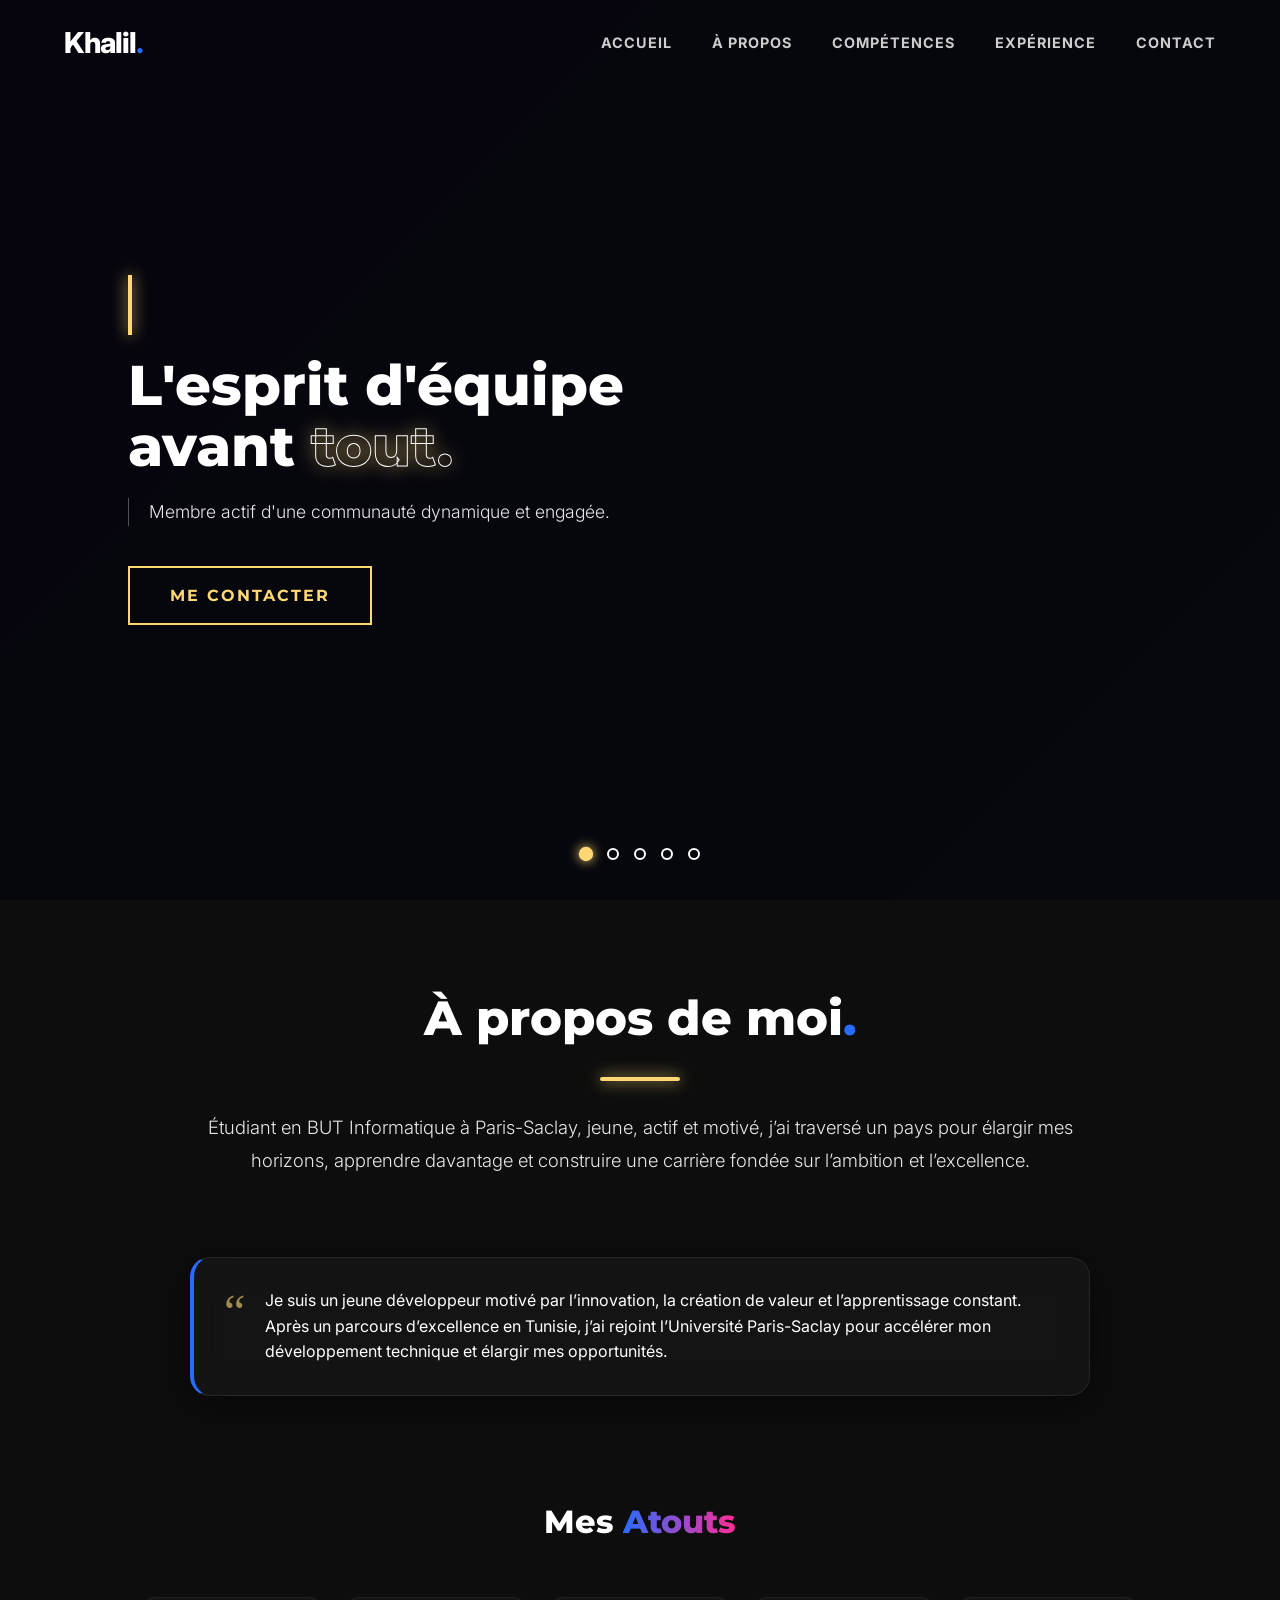
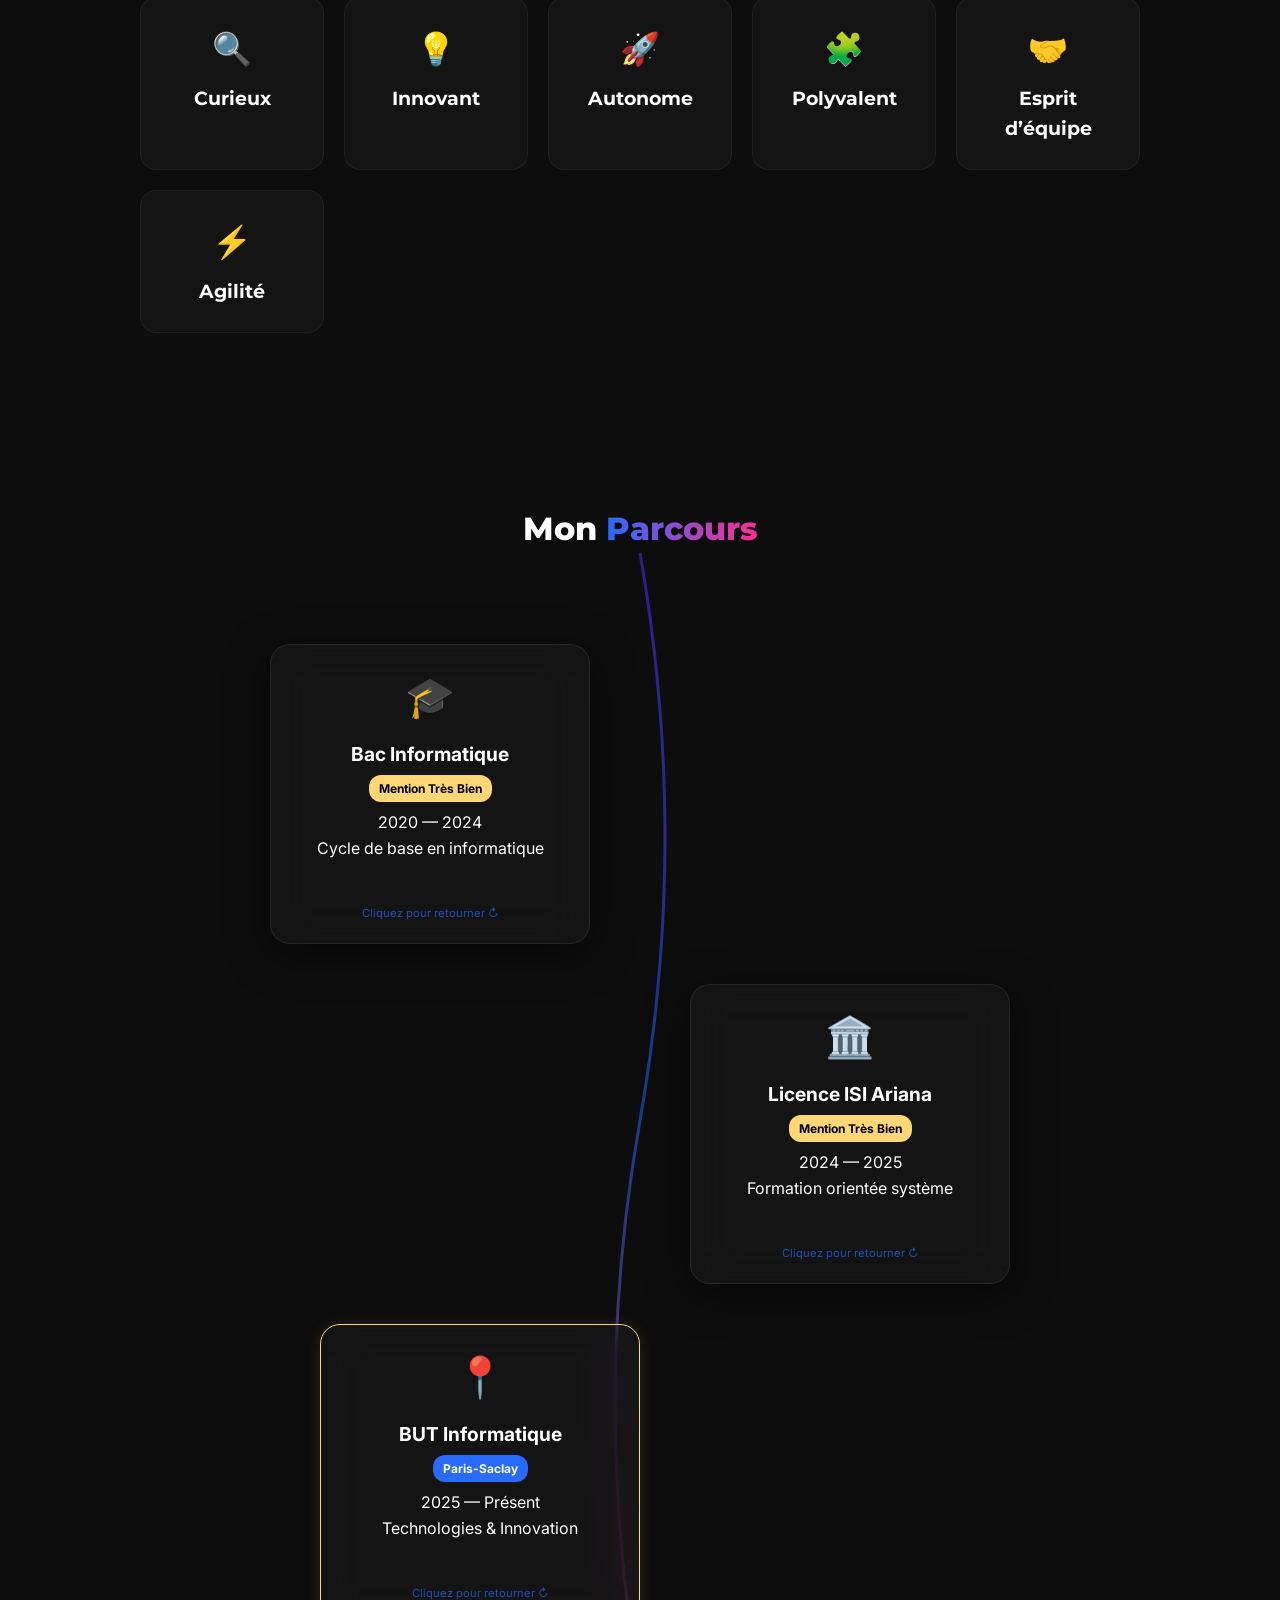
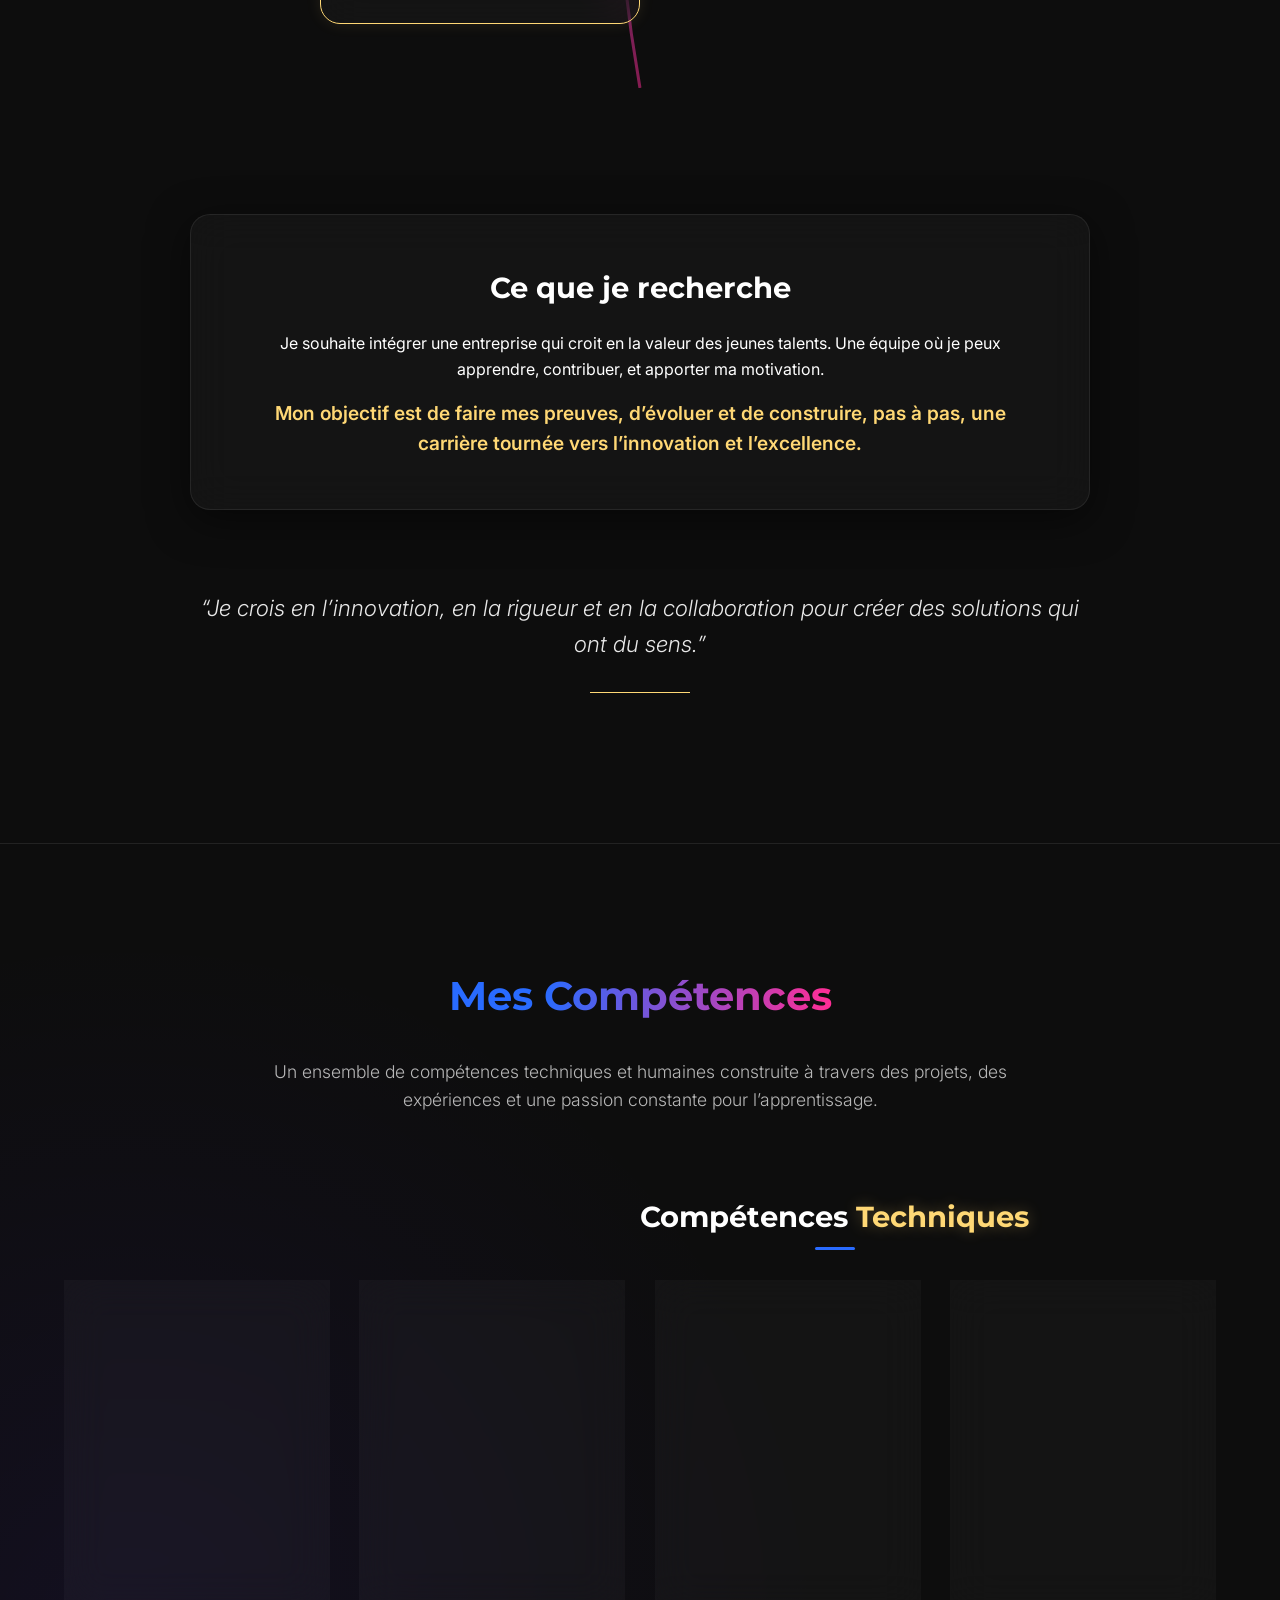
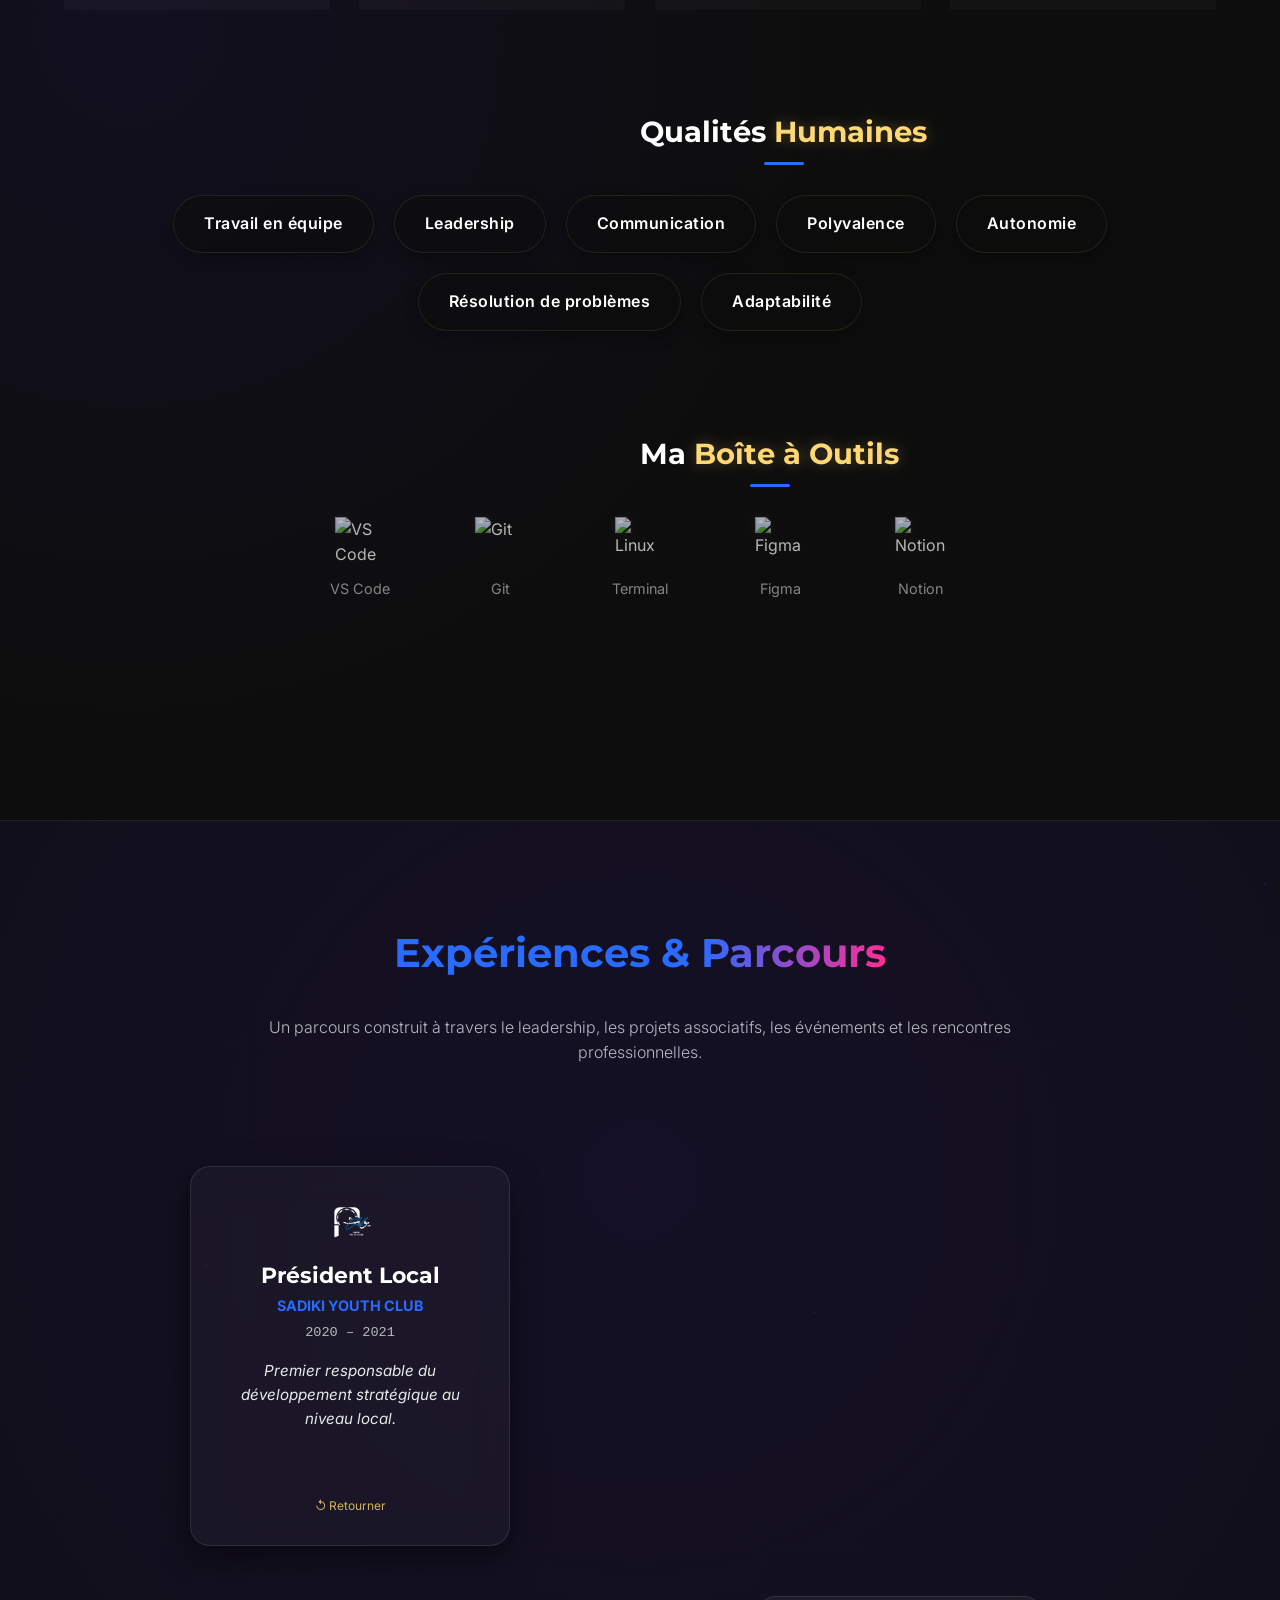
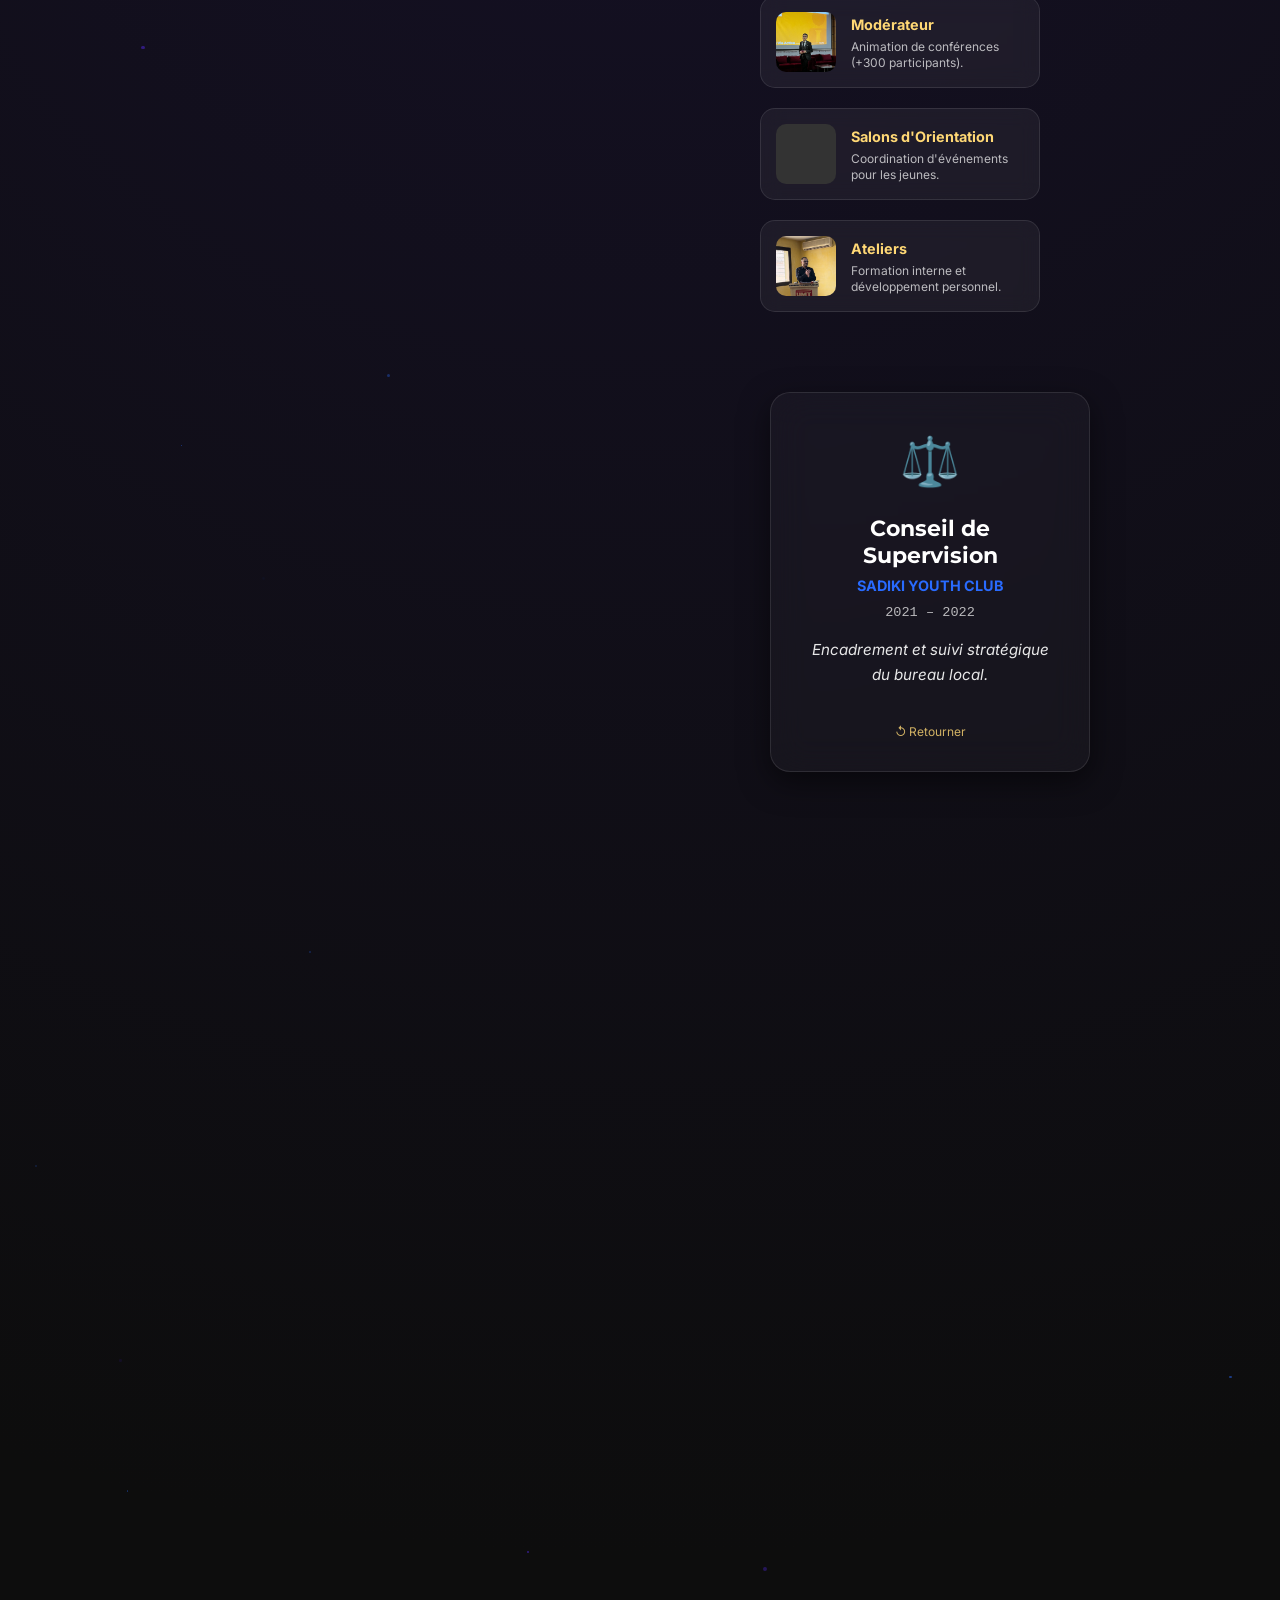
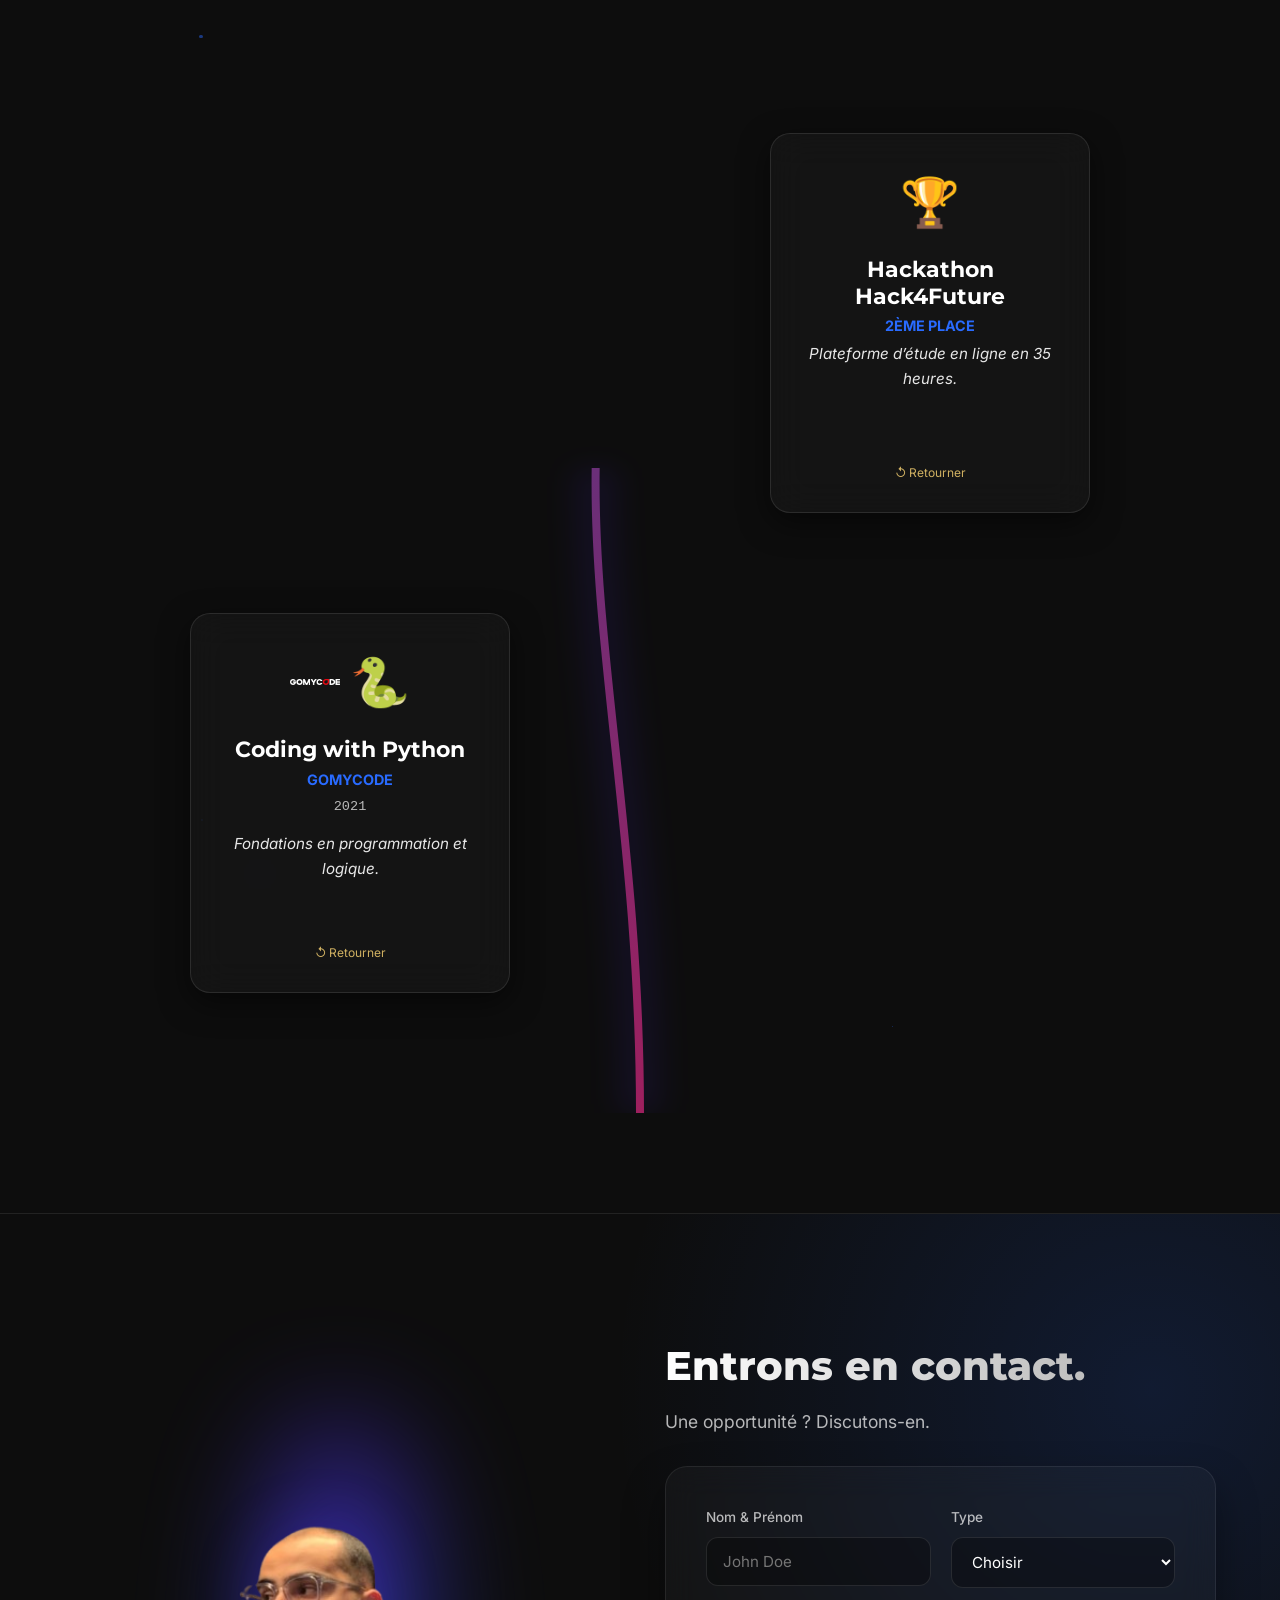
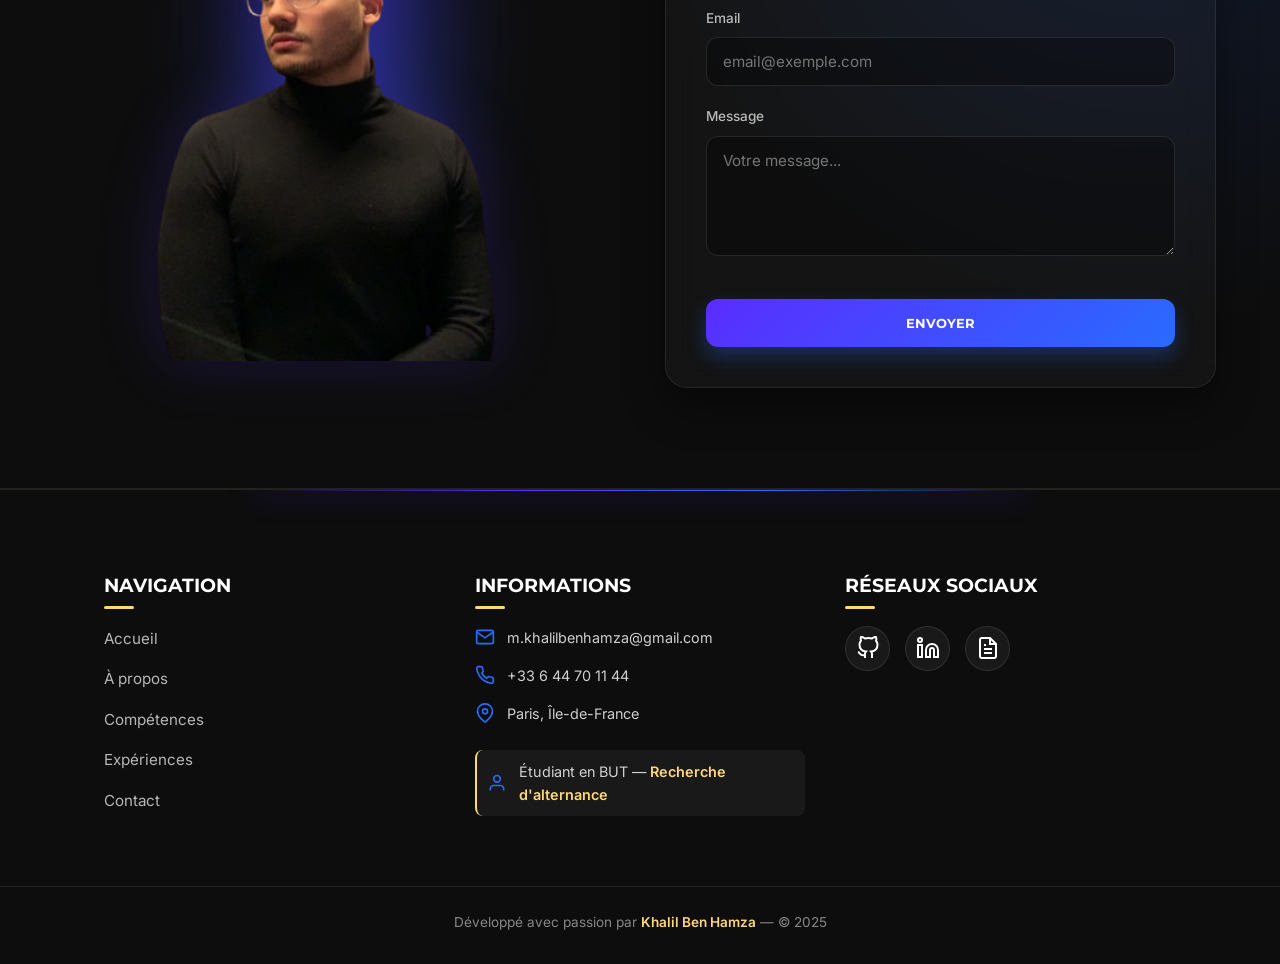
==== commit 87d76dfa: "Integrate EmailJS contact form" ====
--- a/index.html
+++ b/index.html
@@ -13,6 +13,9 @@
     <link rel="stylesheet" href="css/contact.css">
     <link rel="stylesheet" href="css/skills.css">
     <link rel="stylesheet" href="css/excp.css">
+    <script src="https://cdn.jsdelivr.net/npm/emailjs-com@3/dist/email.min.js"></script>
+    <script src="main.js" defer></script>
+
 </head>
 <body>
 
@@ -566,51 +569,60 @@
 </section>
 
     <section id="contact" class="contact-section">
-        <div class="contact-container">
-            <div class="col-left">
-                <div class="light-beam"></div>
-                <img src="assets/images/hero/Khalilou.png" alt="Khalil Ben Hamza" class="portrait-img">
-            </div>
-
-            <div class="col-right">
-                <div class="form-header">
-                    <h1>Entrons en contact.</h1>
-                    <p>Une opportunité ? Discutons-en.</p>
-                </div>
-
-                <form action="https://formsubmit.co/m.khalilbenhamza@gmail.com" method="POST" class="glass-form">
-                    <input type="hidden" name="_next" value="https://ton-site.com/merci.html">
-                    <input type="hidden" name="_captcha" value="false">
-                    
-                    <div class="form-row">
-                        <div class="form-group">
-                            <label>Nom & Prénom</label>
-                            <input type="text" name="name" placeholder="John Doe" required>
-                        </div>
-                        <div class="form-group">
-                            <label>Type</label>
-                            <select name="type">
-                                <option>Entreprise</option>
-                                <option>Individu</option>
-                            </select>
-                        </div>
-                    </div>
-
-                    <div class="form-group">
-                        <label>Email</label>
-                        <input type="email" name="email" placeholder="email@exemple.com" required>
-                    </div>
-
-                    <div class="form-group">
-                        <label>Message</label>
-                        <textarea name="message" placeholder="Votre message..." required></textarea>
-                    </div>
-
-                    <button type="submit" class="btn-submit">Envoyer</button>
-                </form>
-            </div>
-        </div>
-    </section>
+  <div class="contact-container">
+    <div class="col-left">
+      <div class="light-beam"></div>
+      <img src="assets/images/hero/Khalilou.png" alt="Khalil Ben Hamza" class="portrait-img">
+    </div>
+
+    <div class="col-right">
+      <div class="form-header">
+        <h1>Entrons en contact.</h1>
+        <p>Une opportunité ? Discutons-en.</p>
+      </div>
+
+      <!-- CONTACT FORM -->
+      <form id="contact-form" class="glass-form">
+        
+        <!-- Anti-spam honeypot (DO NOT STYLE / DO NOT REMOVE) -->
+        <input type="text" name="website" style="display:none">
+
+        <div class="form-row">
+          <div class="form-group">
+            <label>Nom & Prénom</label>
+            <input type="text" name="name" placeholder="John Doe" required>
+          </div>
+
+          <div class="form-group">
+            <label>Type</label>
+            <select name="type" required>
+              <option value="">Choisir</option>
+              <option value="Entreprise">Entreprise</option>
+              <option value="Individu">Individu</option>
+            </select>
+          </div>
+        </div>
+
+        <div class="form-group">
+          <label>Email</label>
+          <input type="email" name="email" placeholder="email@exemple.com" required>
+        </div>
+
+        <div class="form-group">
+          <label>Message</label>
+          <textarea name="message" placeholder="Votre message..." required></textarea>
+        </div>
+
+        <button type="submit" class="btn-submit">
+          <span class="btn-text">Envoyer</span>
+        </button>
+
+        <!-- Status message -->
+        <p id="form-status" class="form-status"></p>
+      </form>
+    </div>
+  </div>
+</section>
 
     <footer class="footer">
         <div class="footer-container">
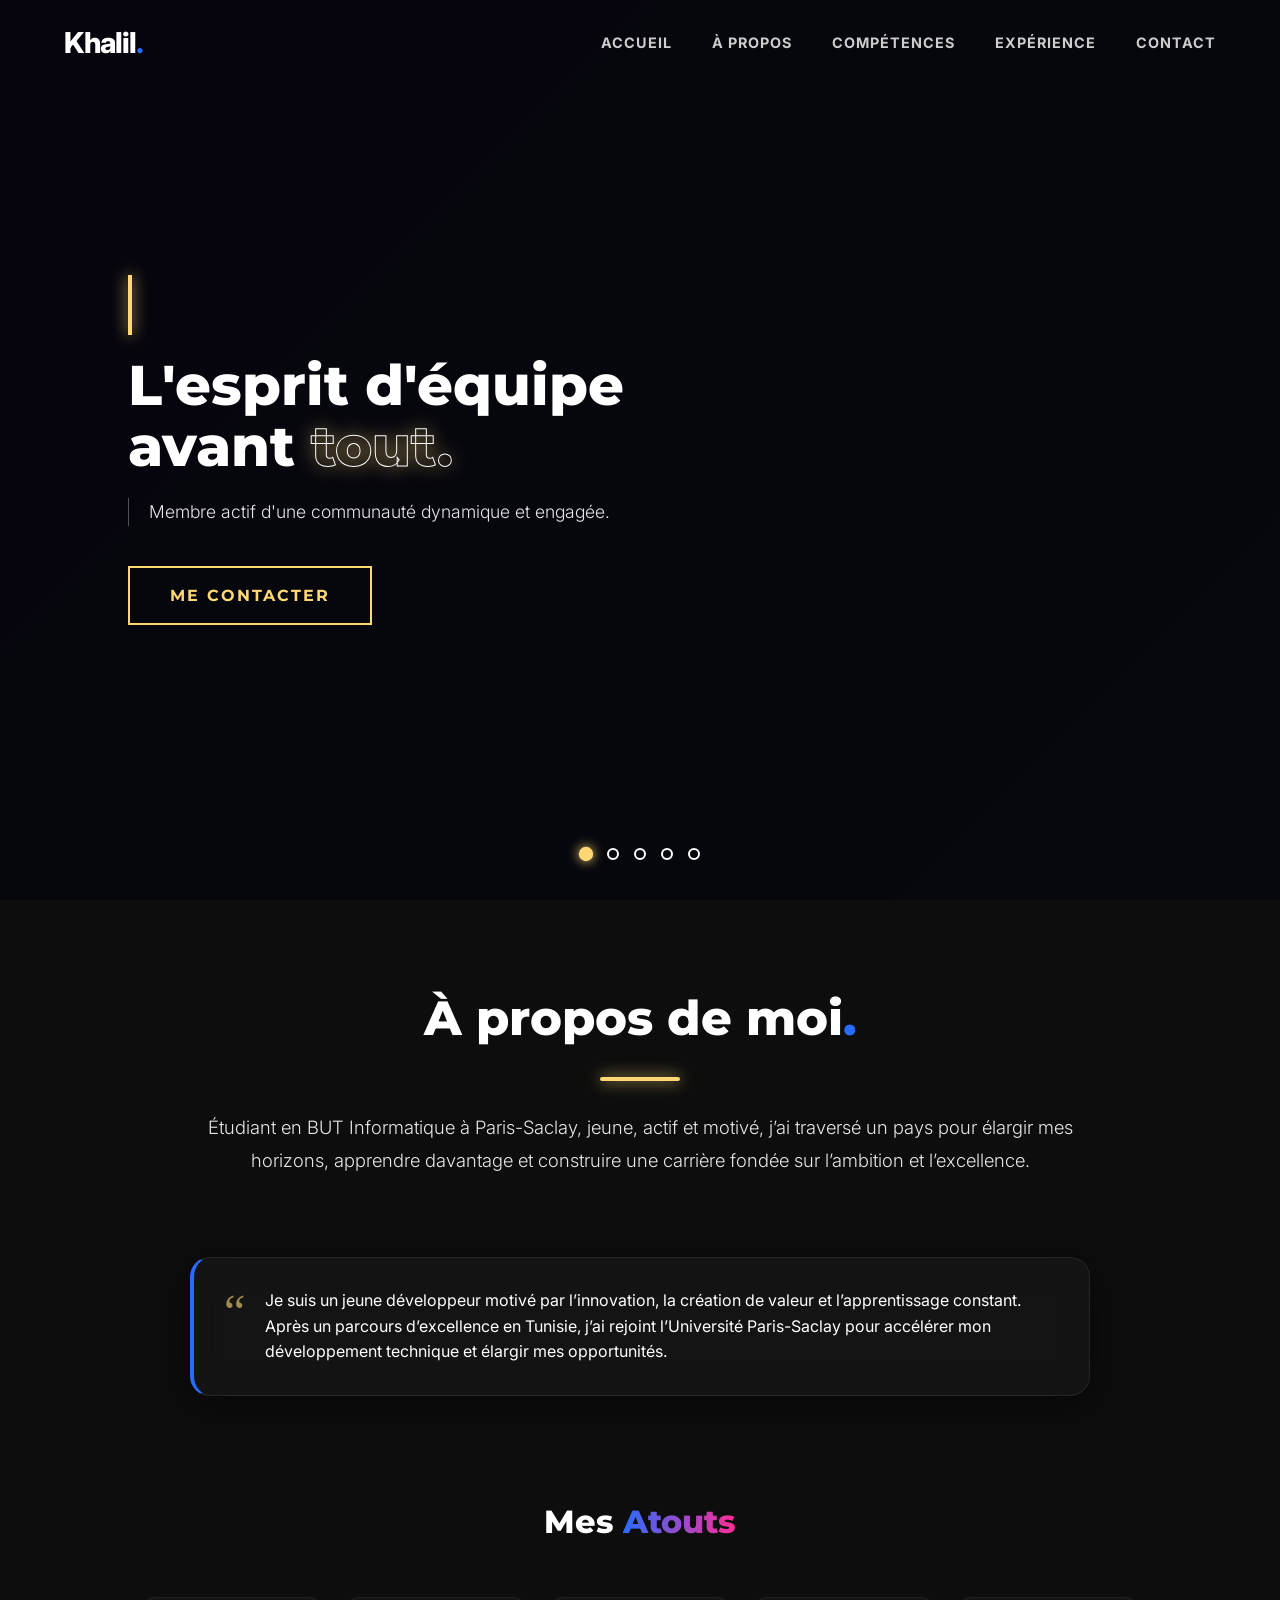
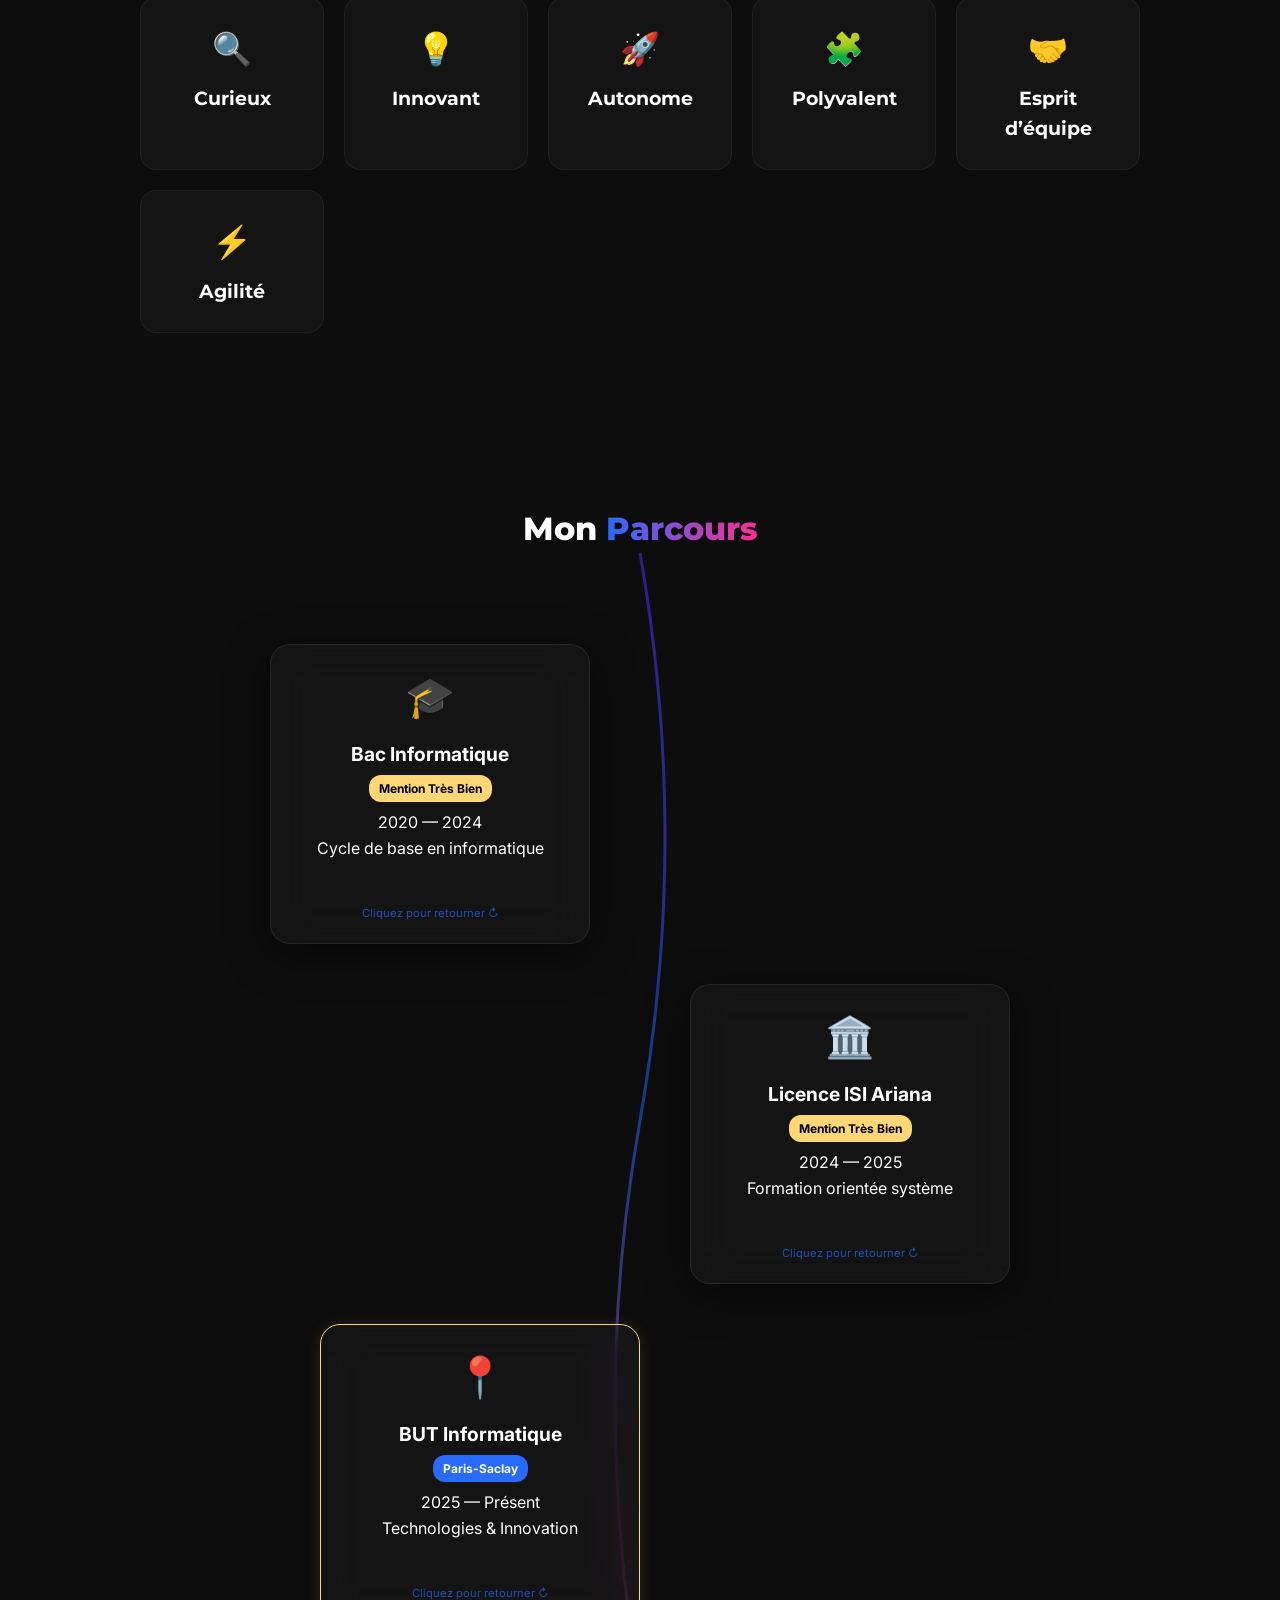
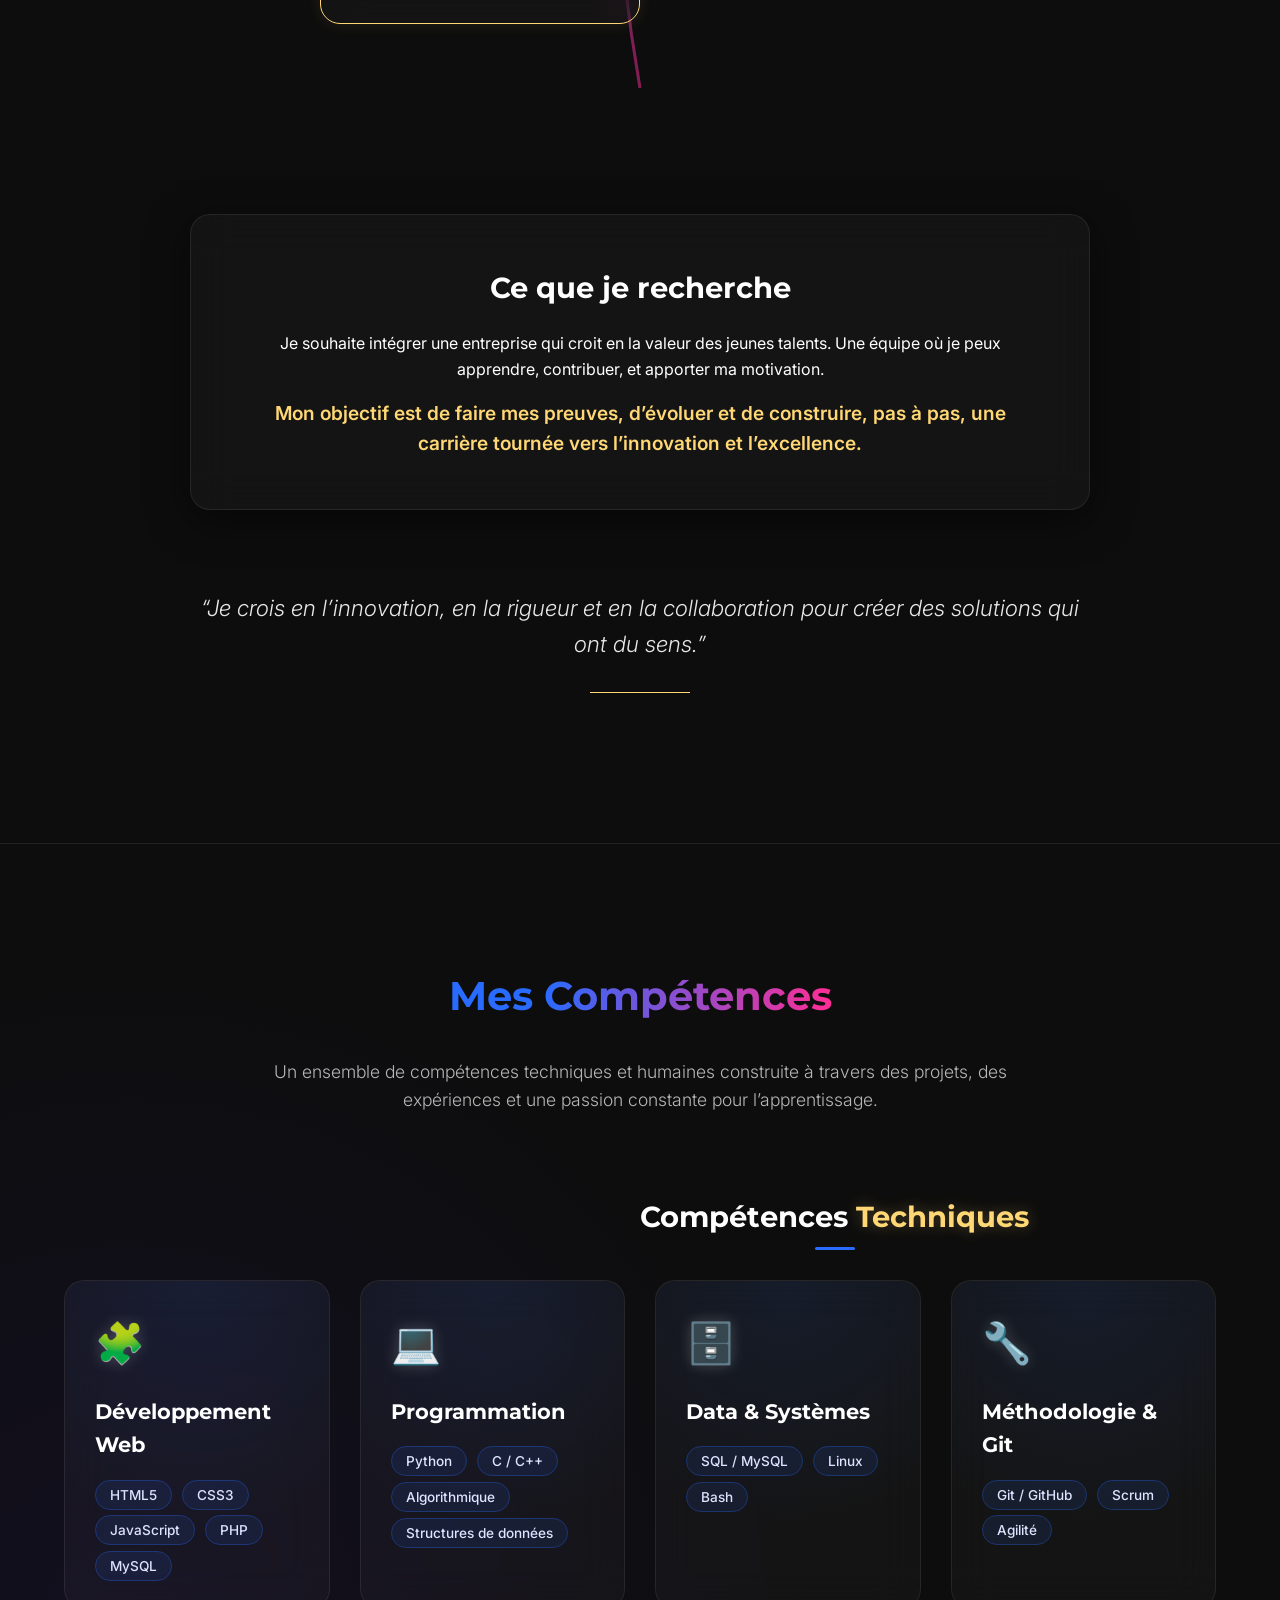
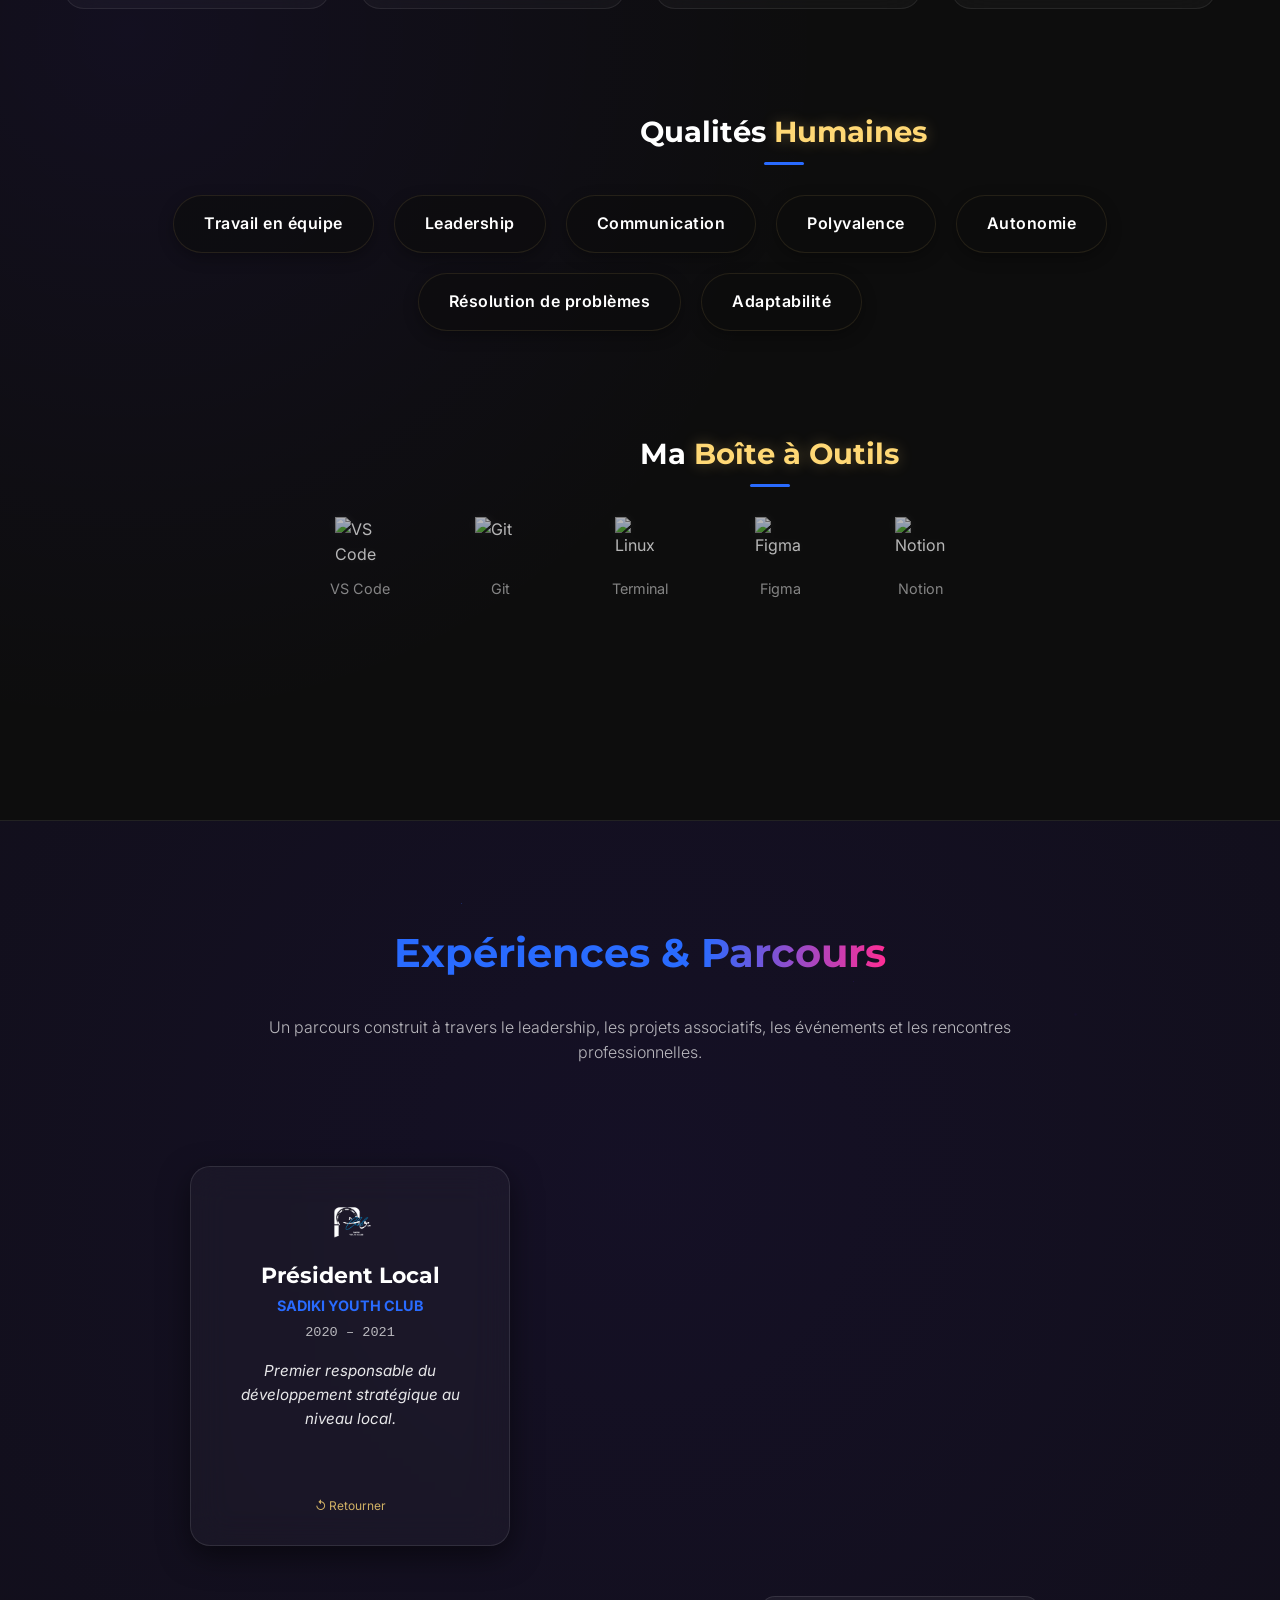
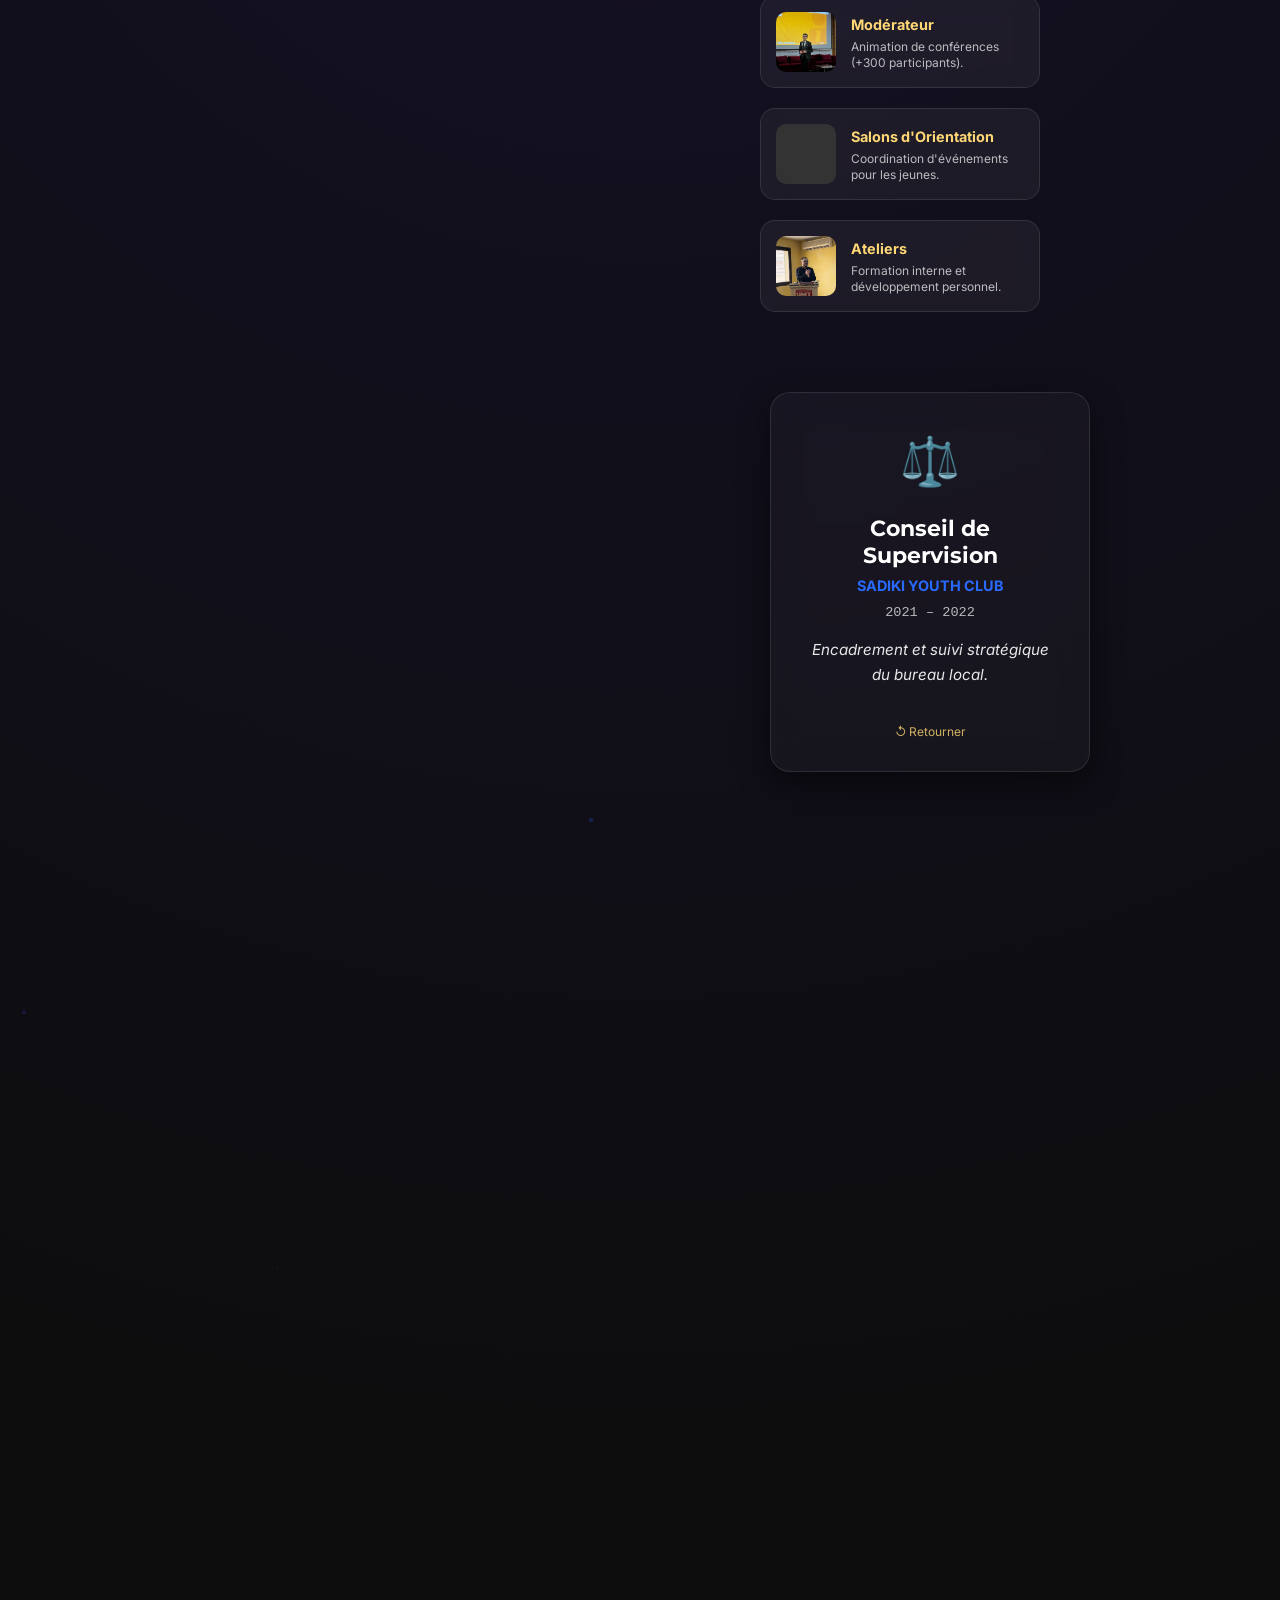
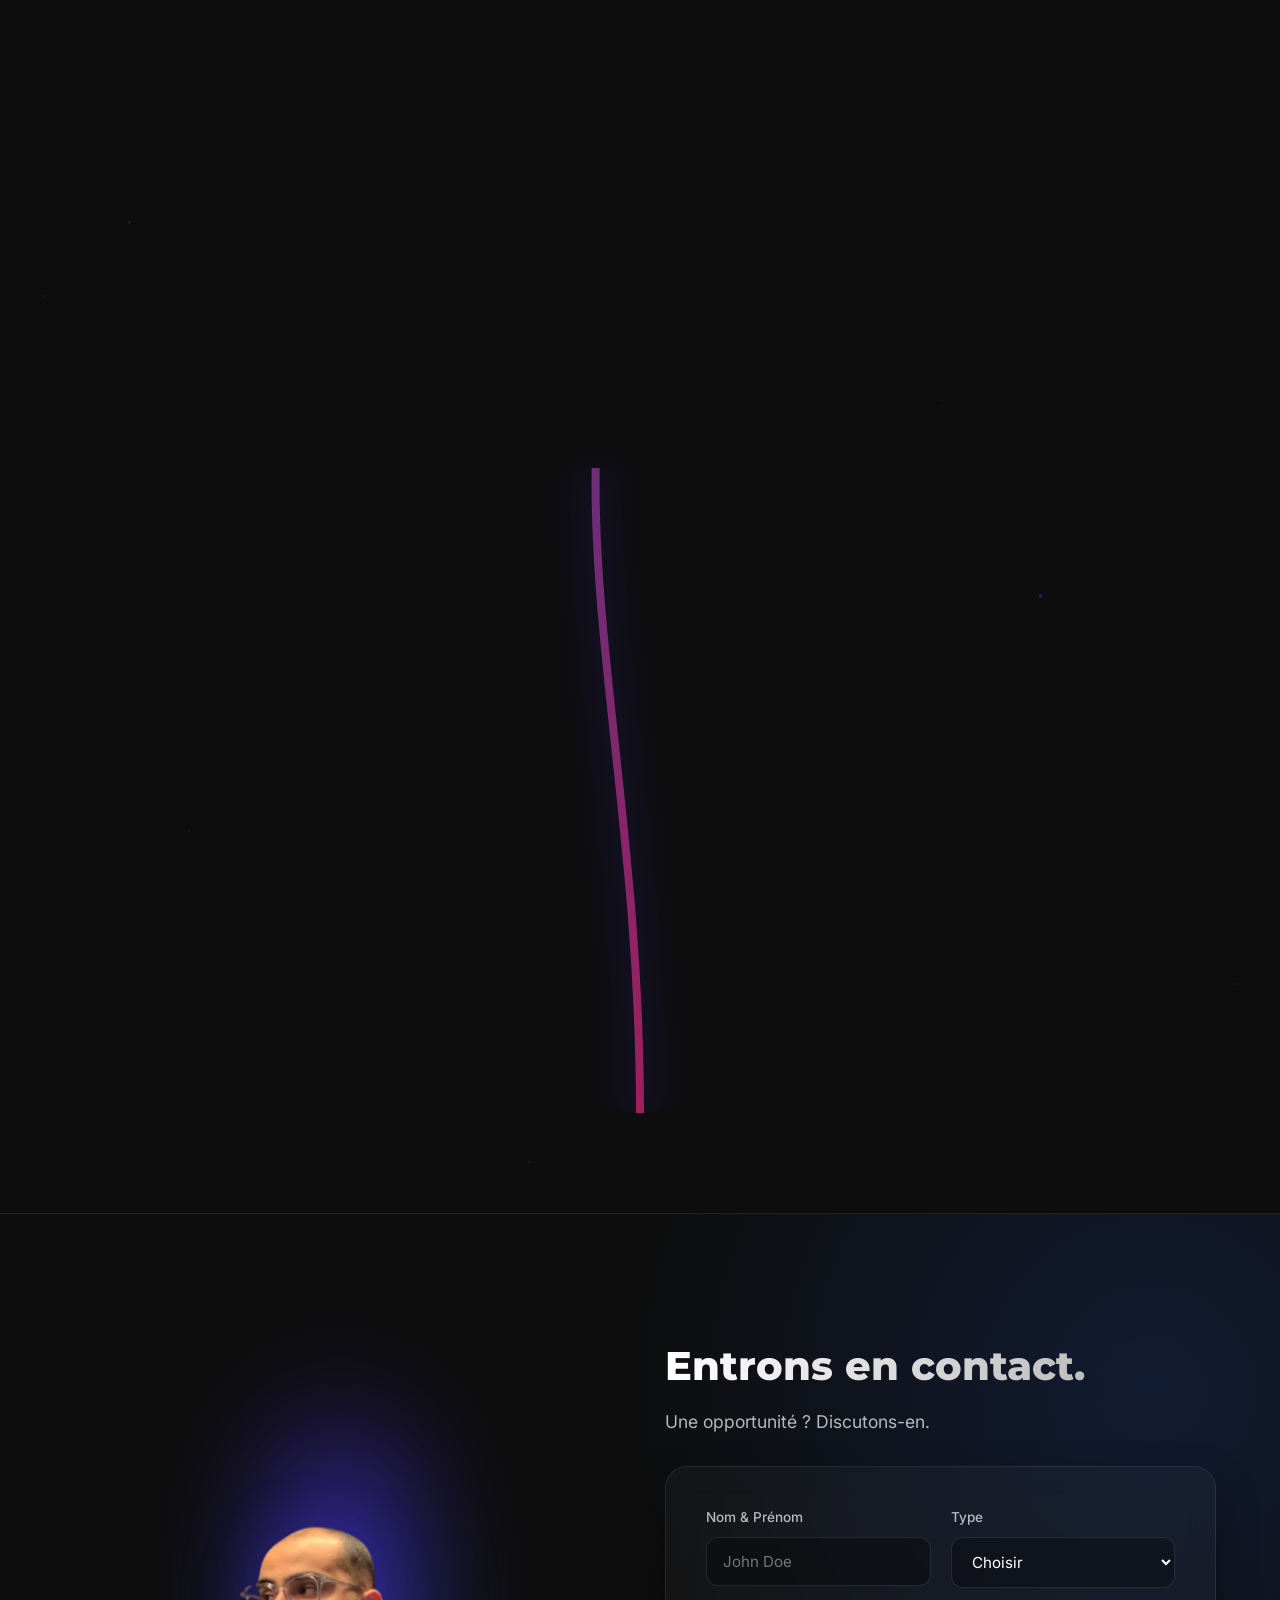
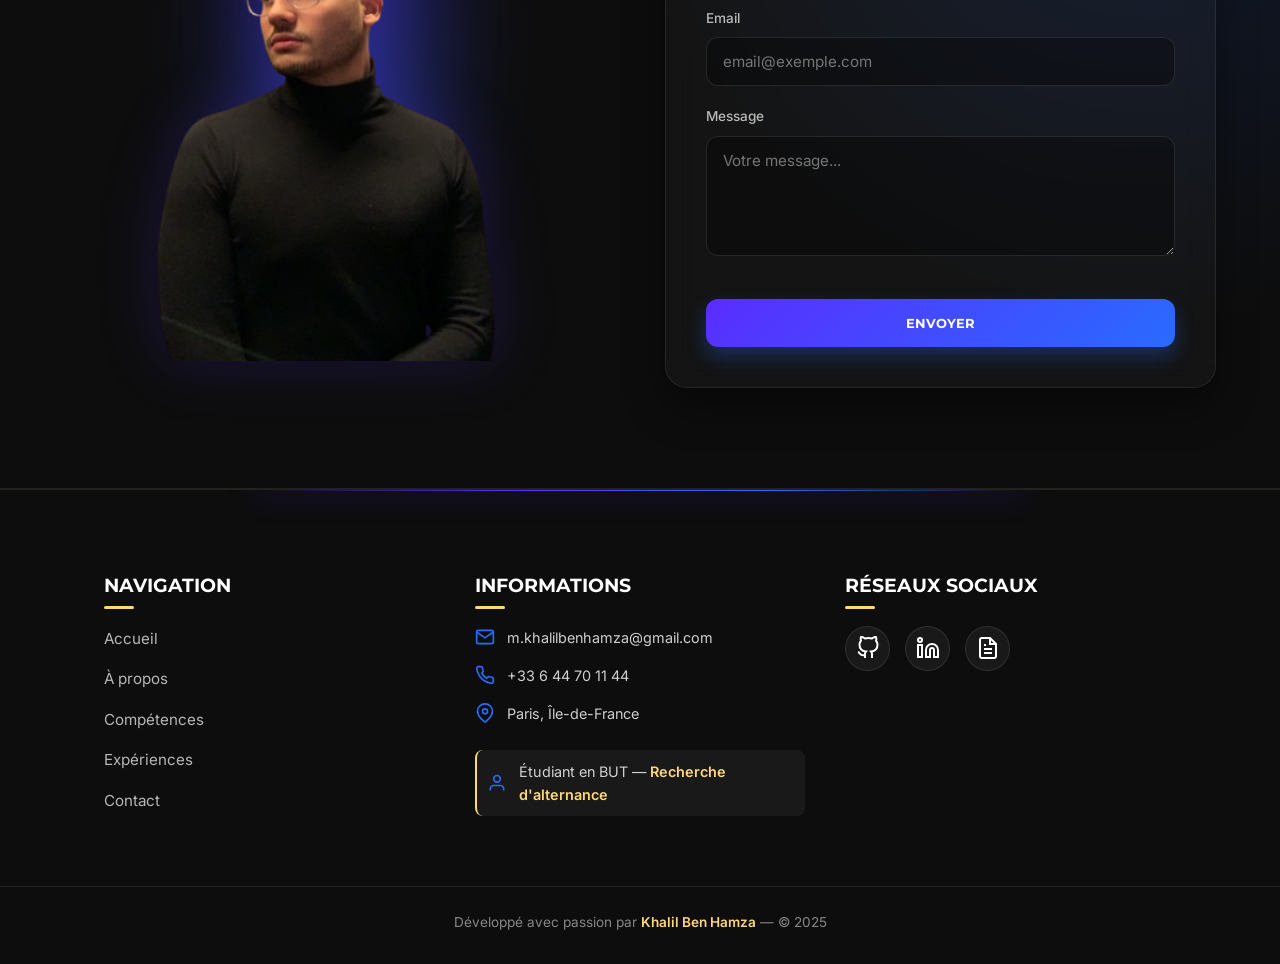
==== commit a909e605: "strcutured" ====
--- a/index.html
+++ b/index.html
@@ -14,7 +14,7 @@
     <link rel="stylesheet" href="css/skills.css">
     <link rel="stylesheet" href="css/excp.css">
     <script src="https://cdn.jsdelivr.net/npm/emailjs-com@3/dist/email.min.js"></script>
-    <script src="main.js" defer></script>
+    <script src="js/main.js" defer></script>
 
 </head>
 <body>
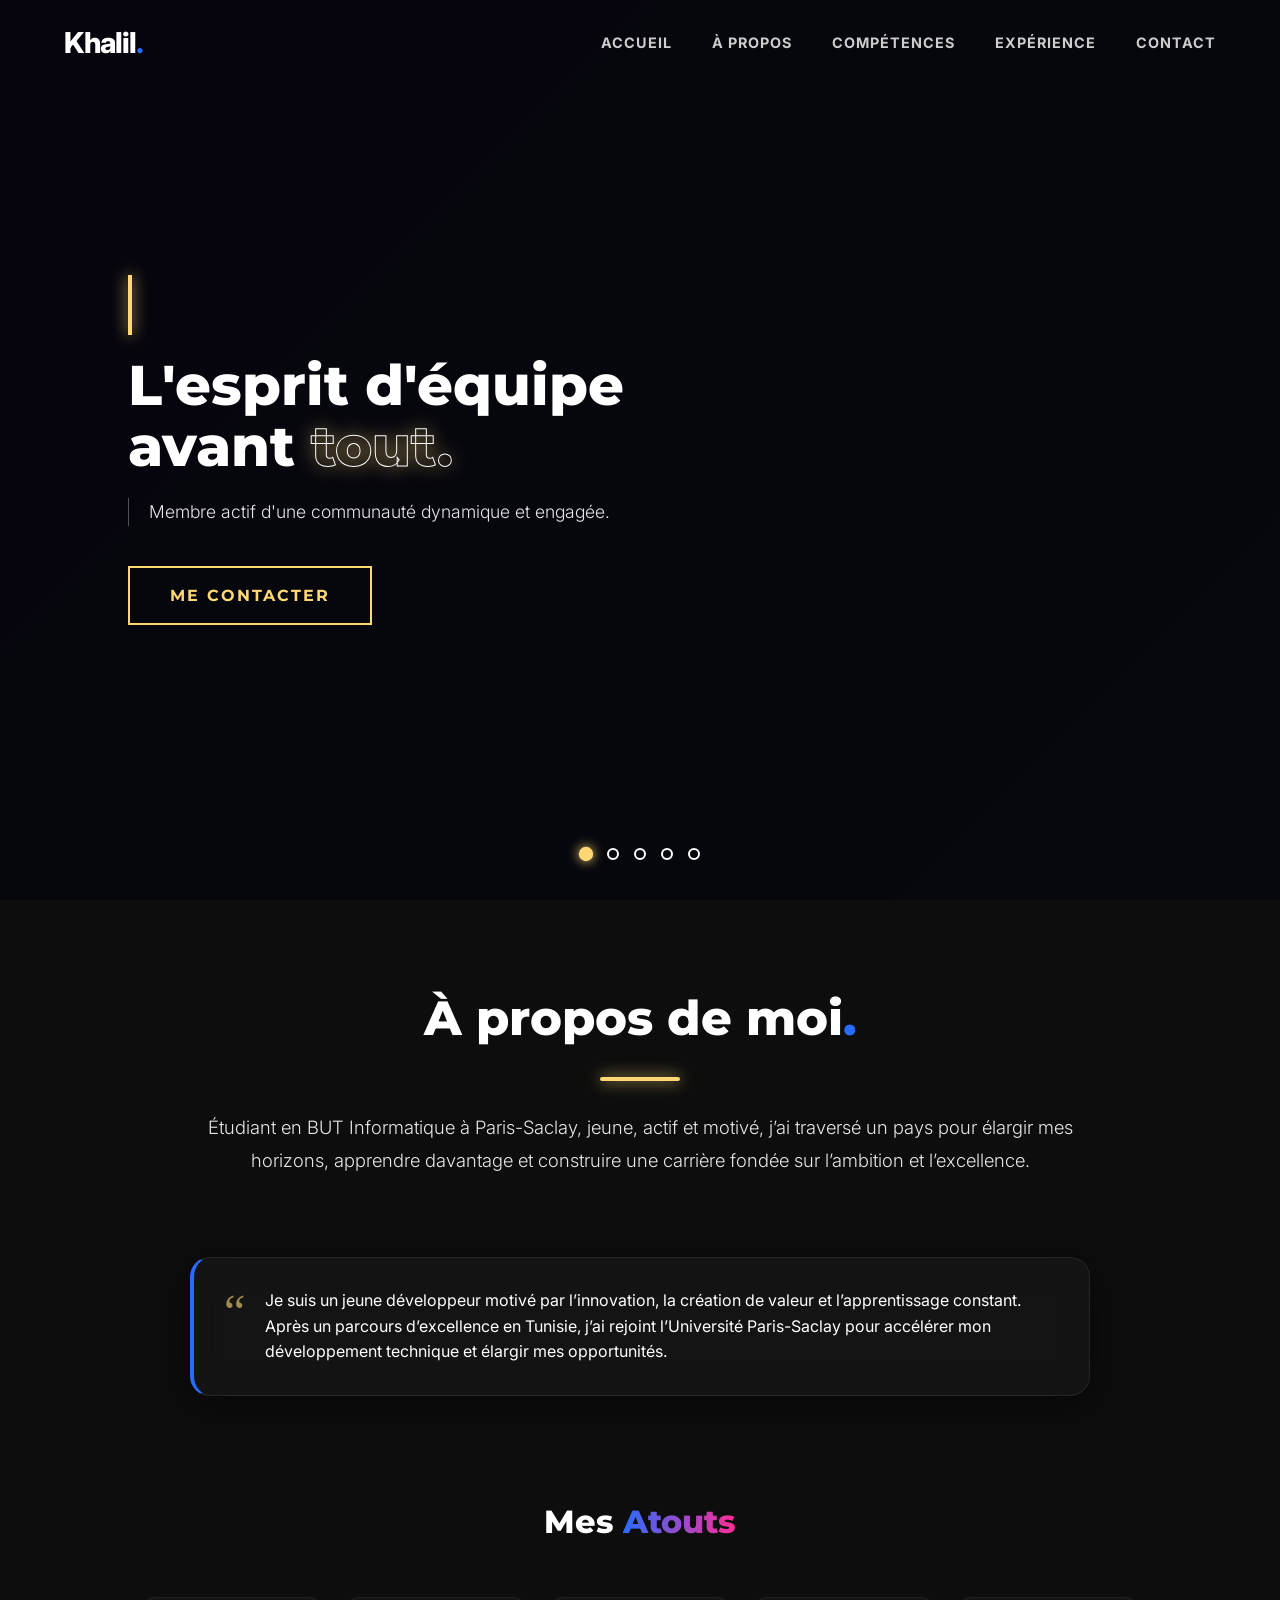
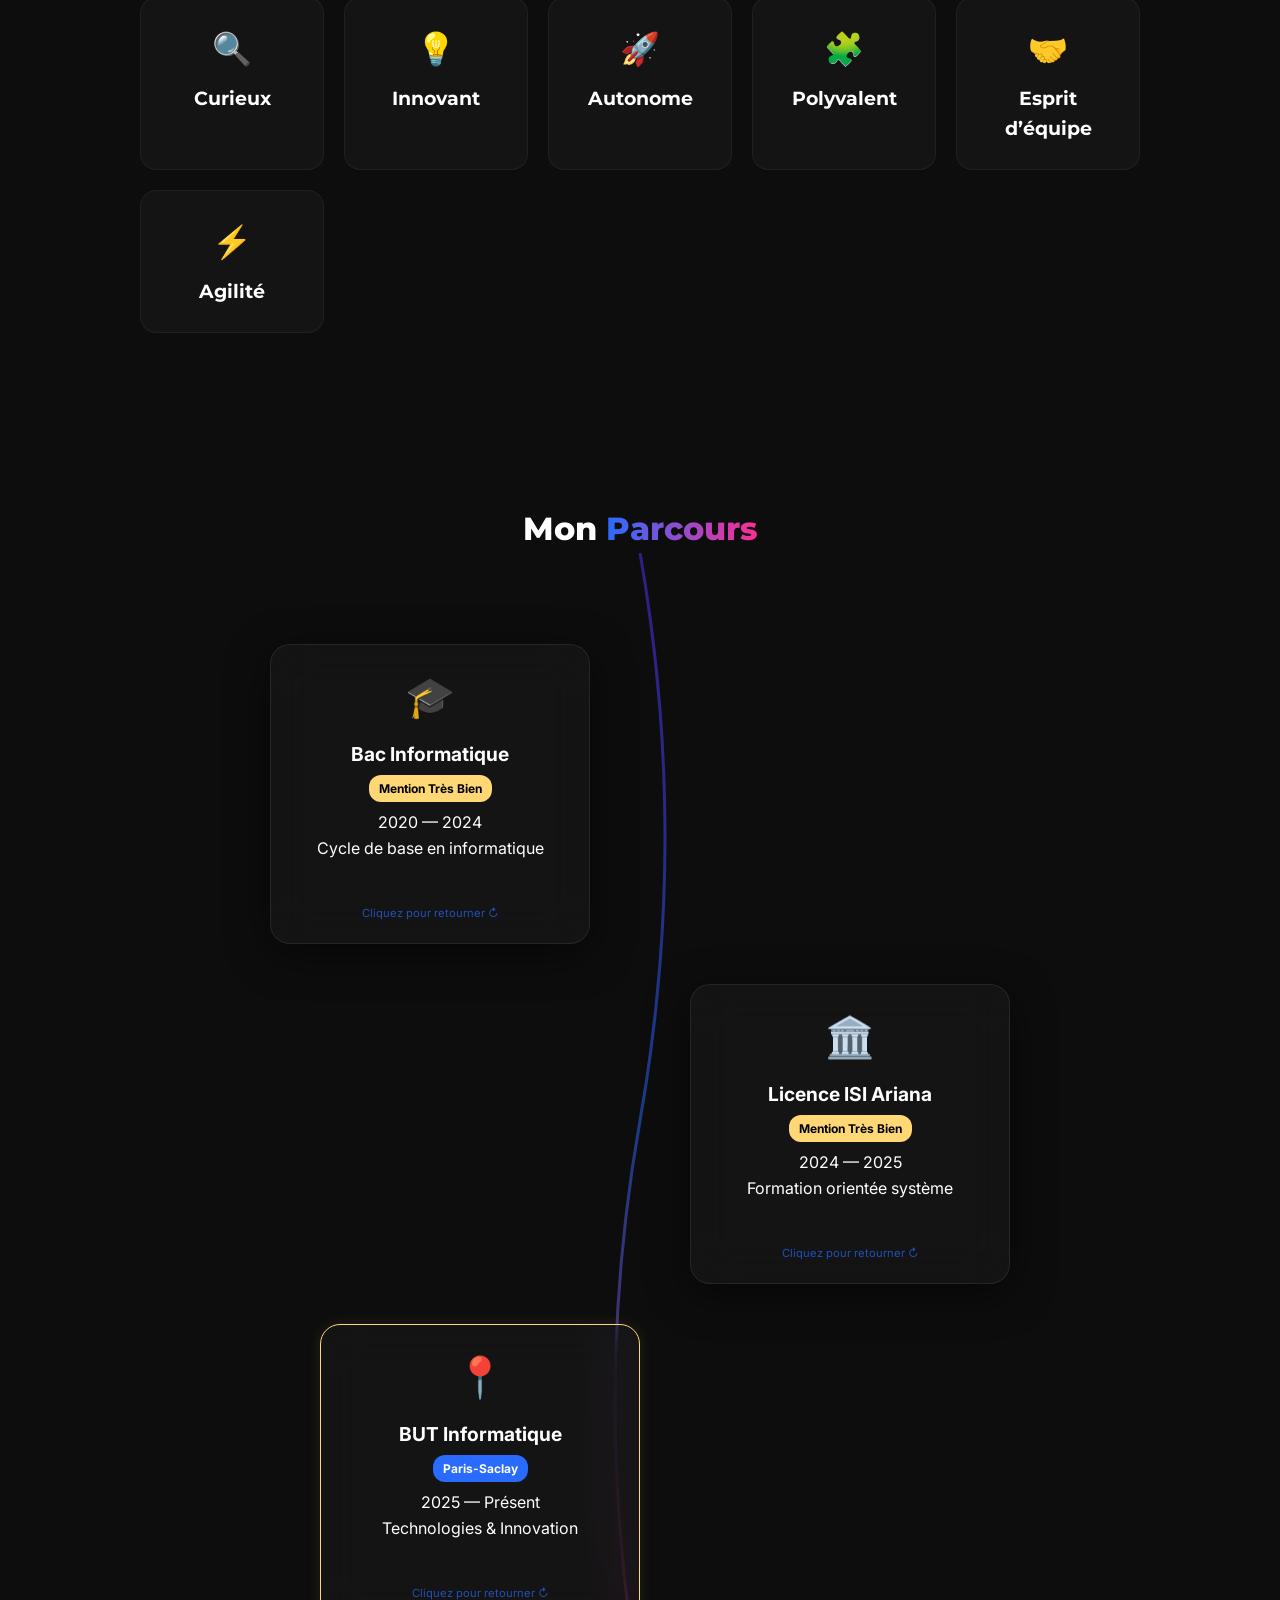
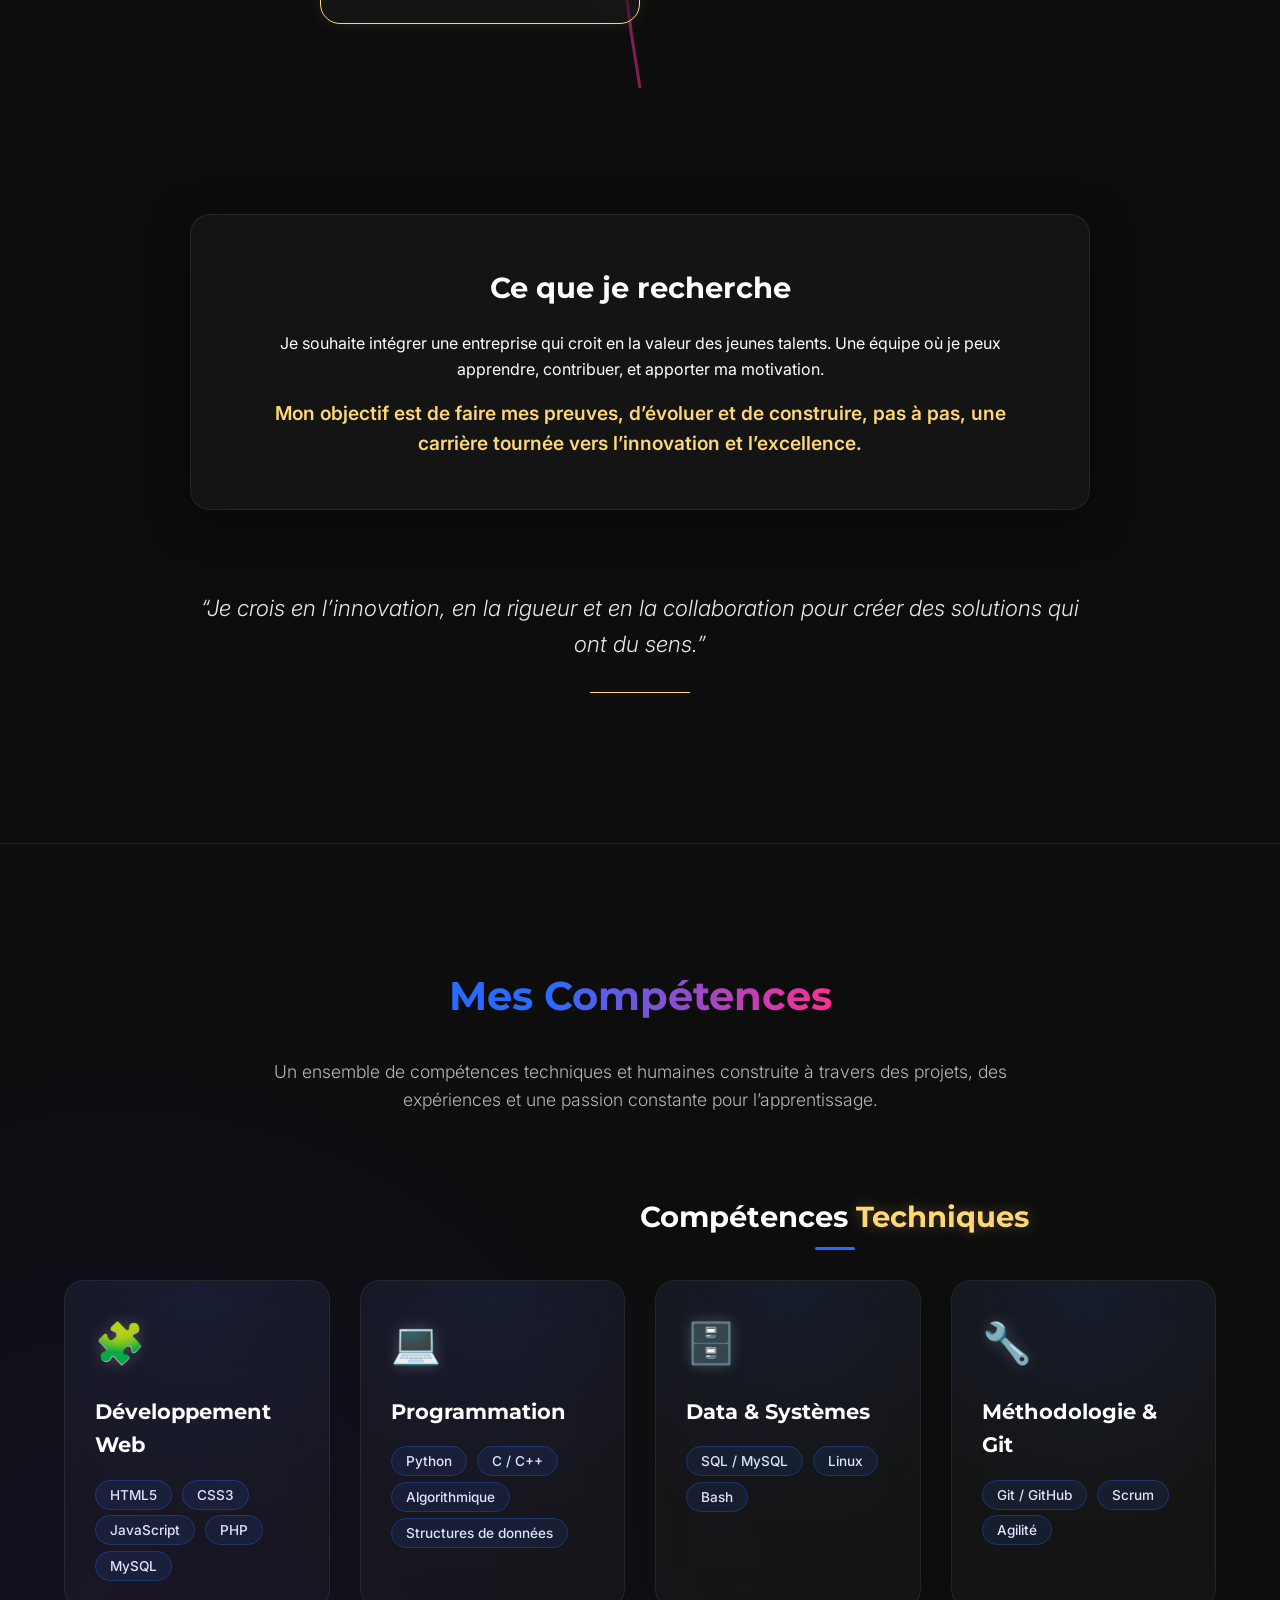
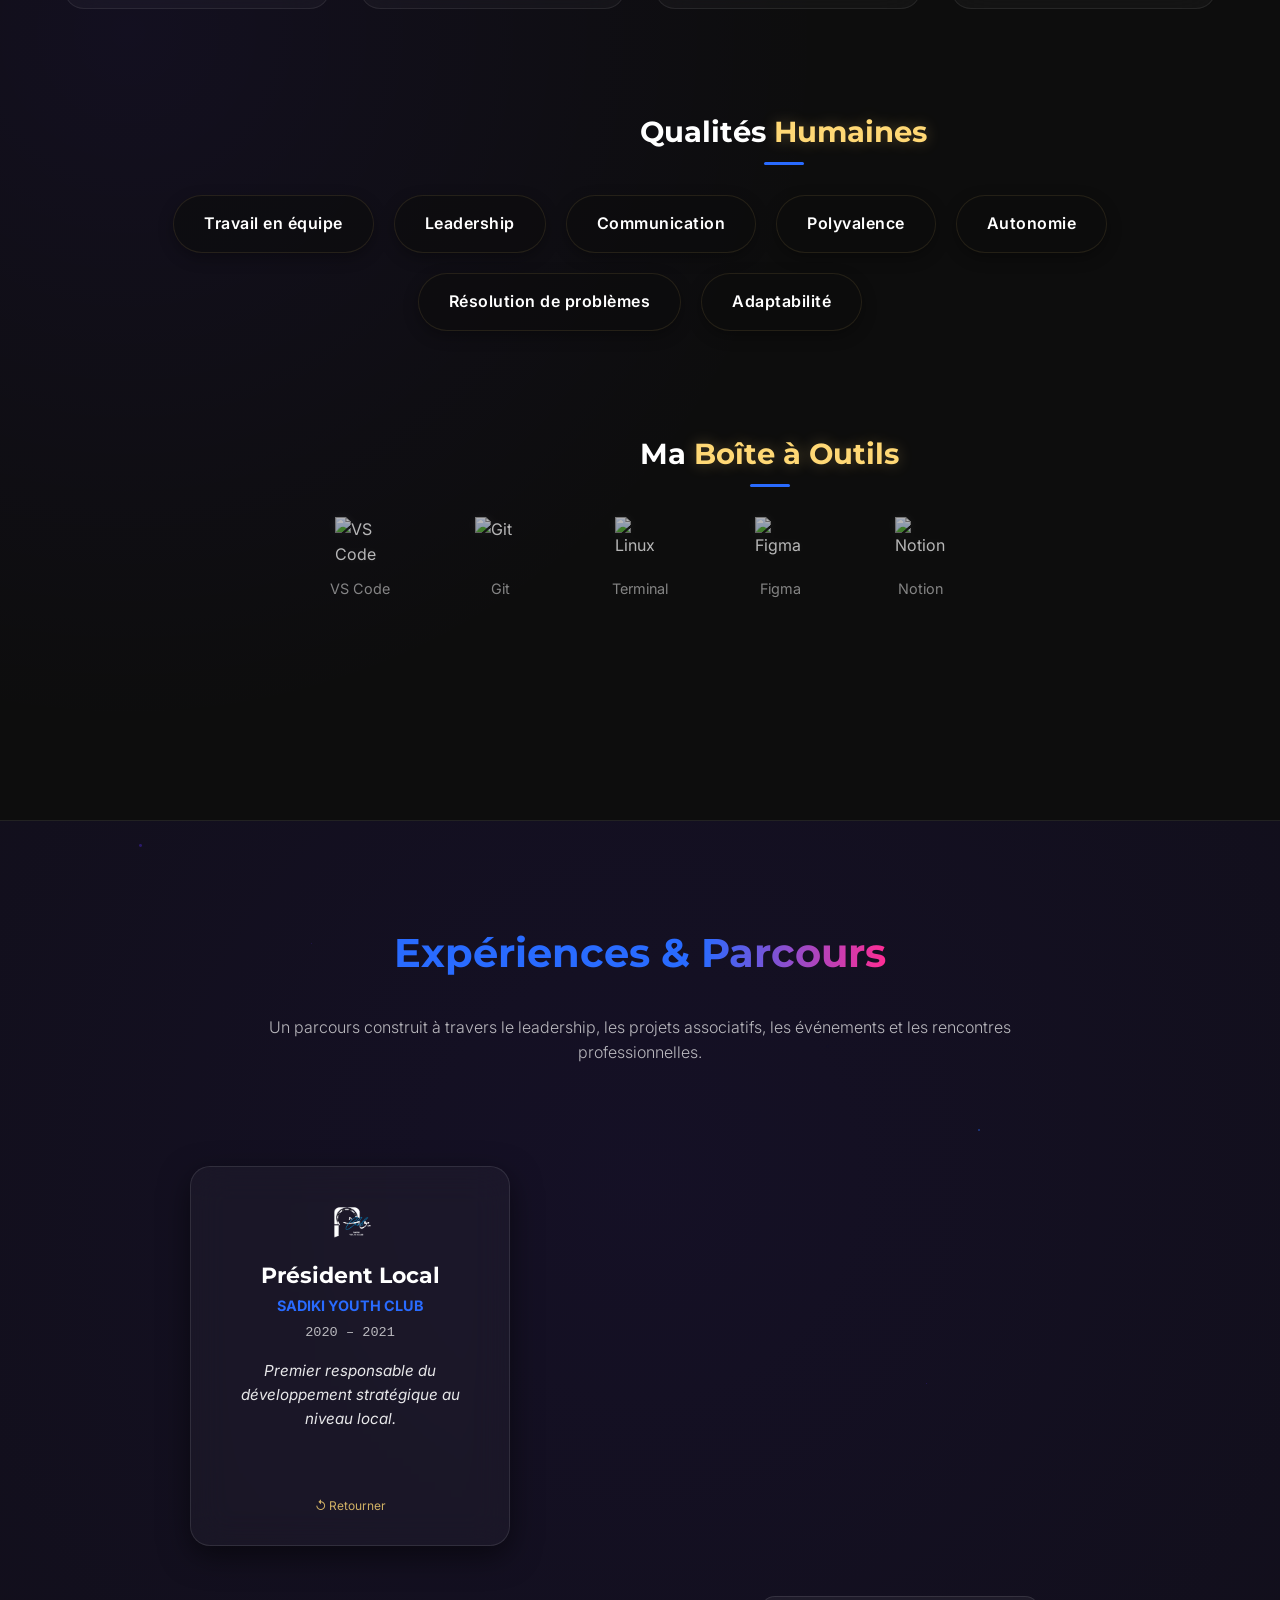
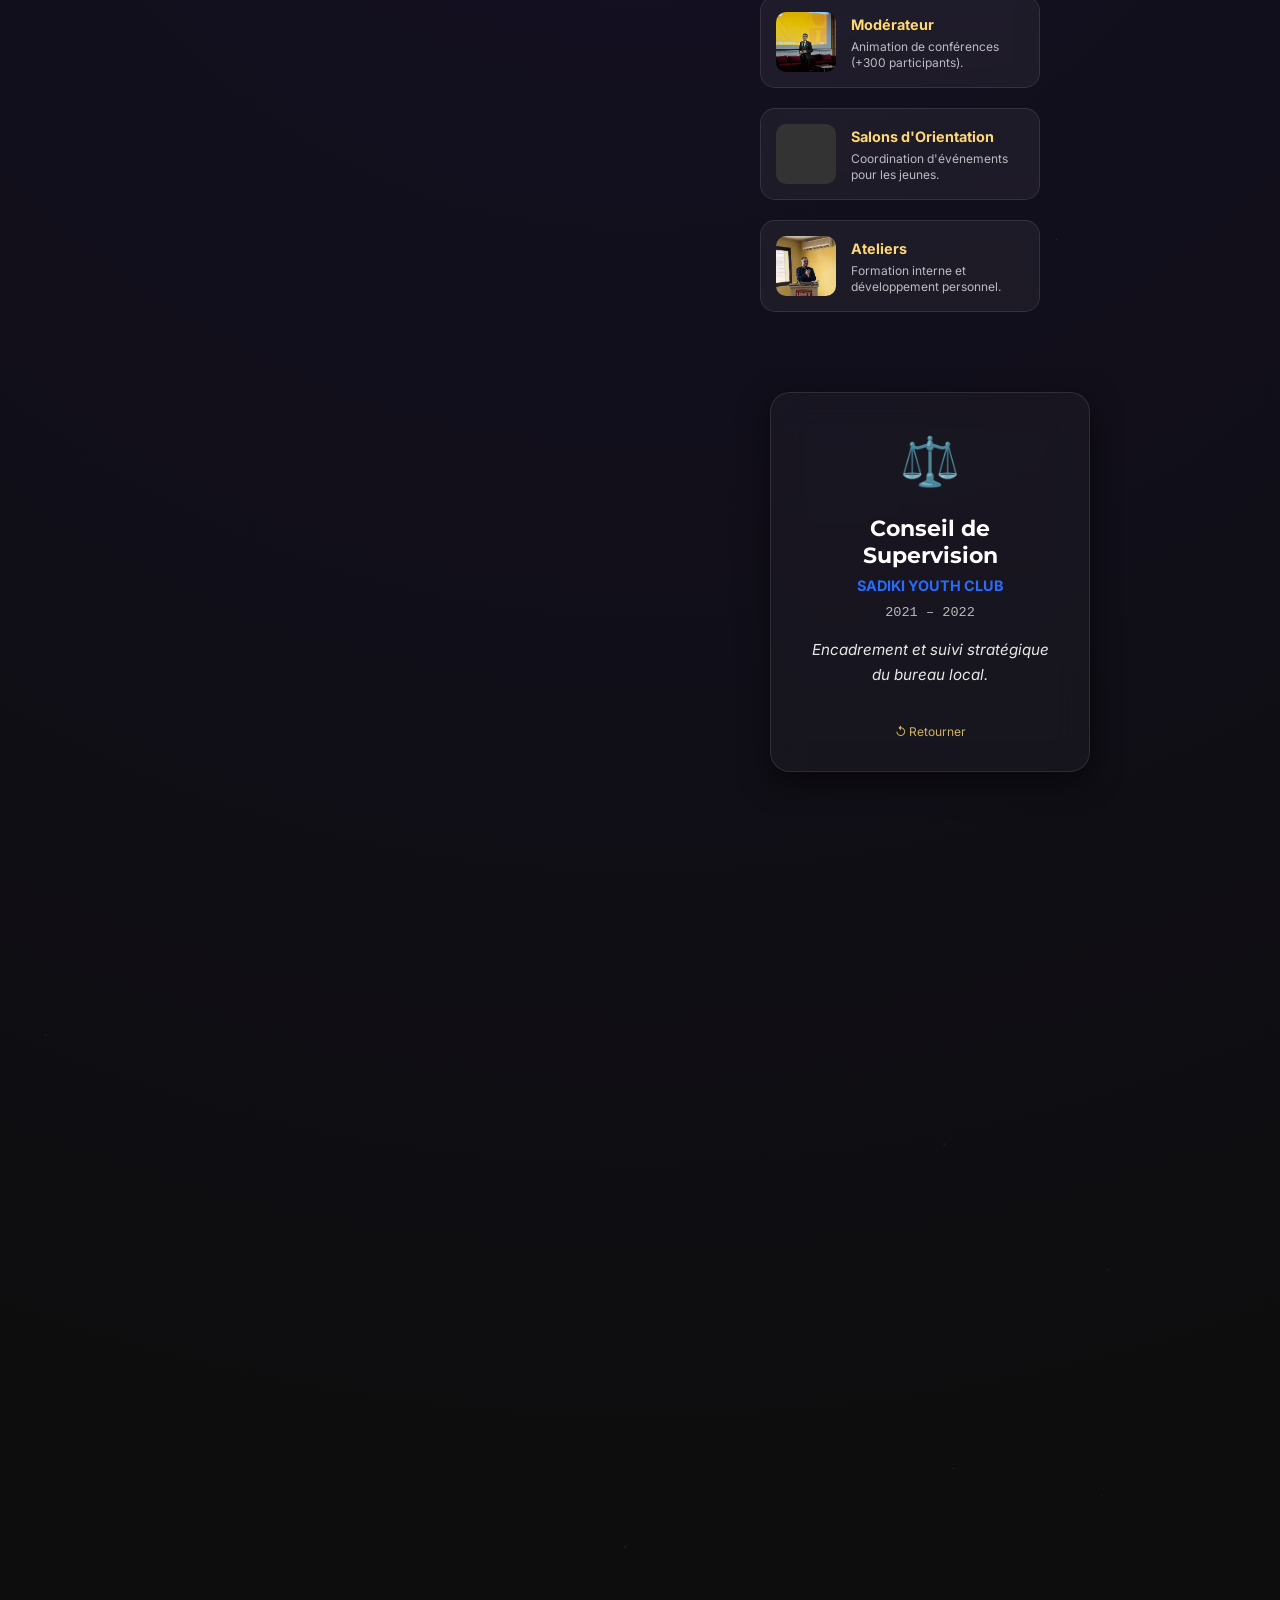
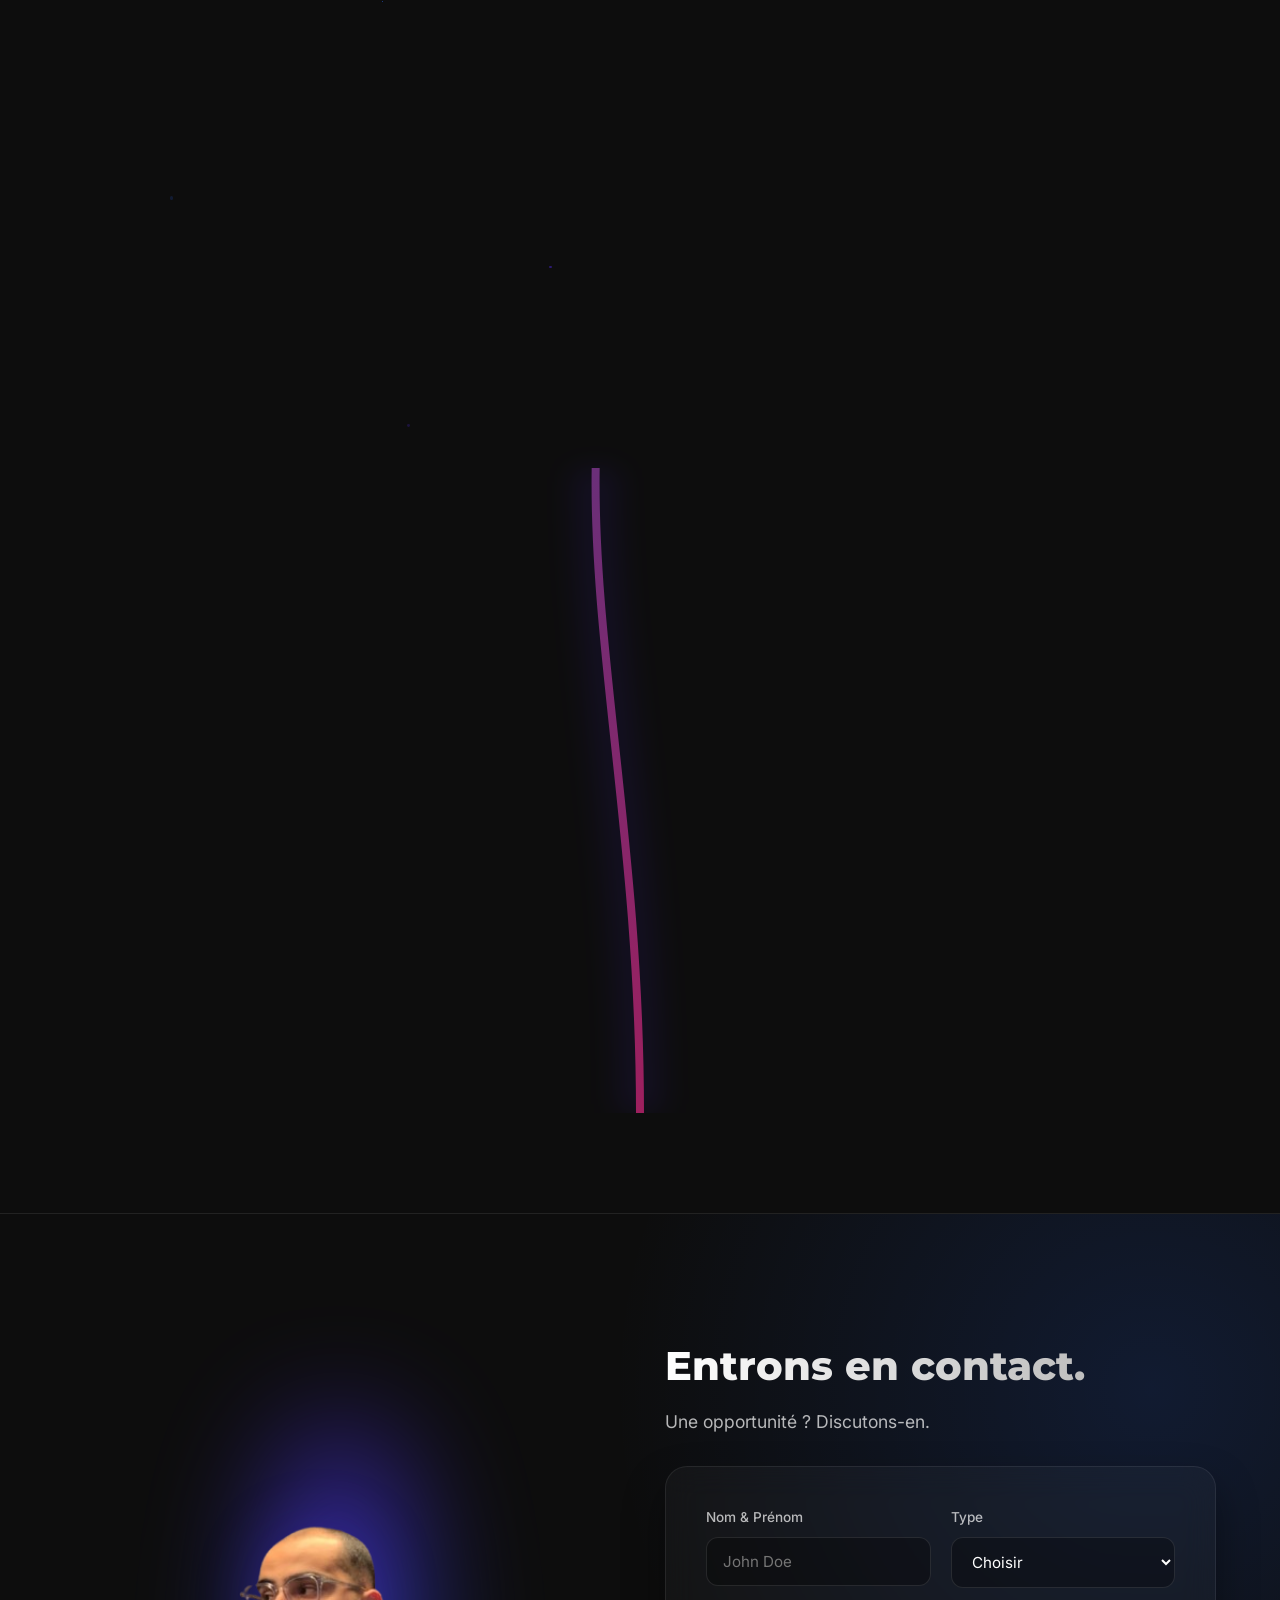
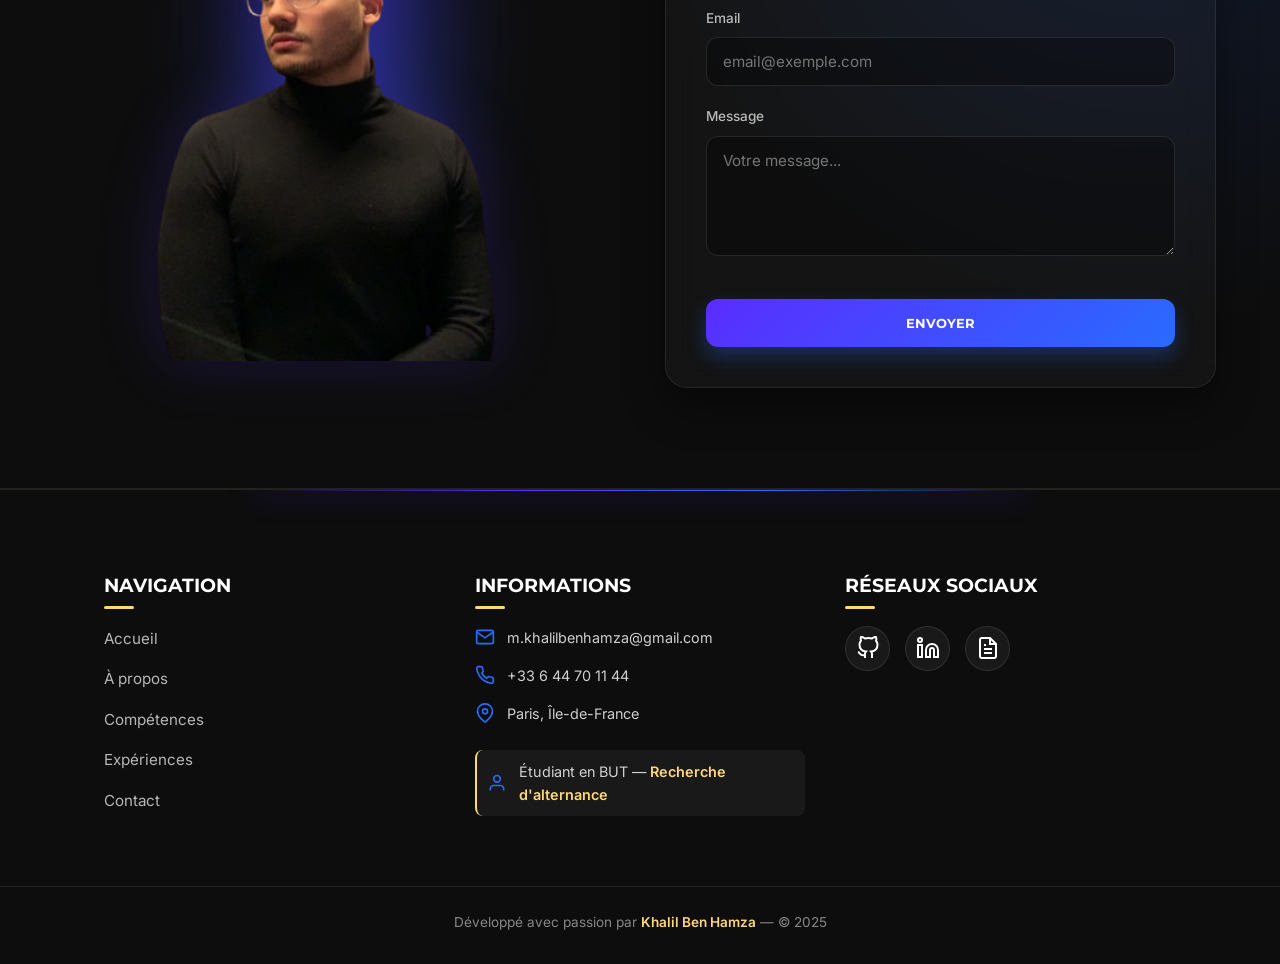
==== commit 6297b7f1: "ajout CV" ====
--- a/index.html
+++ b/index.html
@@ -3,7 +3,7 @@
 <head>
     <meta charset="UTF-8">
     <meta name="viewport" content="width=device-width, initial-scale=1.0">
-    <title>Khalil | Portfolio Premium</title>
+    <title>Khalil | Portfolio</title>
     <link rel="preconnect" href="https://fonts.googleapis.com">
     <link rel="preconnect" href="https://fonts.gstatic.com" crossorigin>
     <link href="https://fonts.googleapis.com/css2?family=Inter:wght@300;400;600&family=Montserrat:wght@600;700;800&display=swap" rel="stylesheet">
@@ -669,7 +669,7 @@
                     <a href="https://www.linkedin.com/in/khalil-ben-hamza-240b241a2/" target="_blank" class="social-btn linkedin">
                         <svg width="24" height="24" viewBox="0 0 24 24" fill="none" stroke="currentColor" stroke-width="2"><path d="M16 8a6 6 0 0 1 6 6v7h-4v-7a2 2 0 0 0-2-2 2 2 0 0 0-2 2v7h-4v-7a6 6 0 0 1 6-6z"></path><rect x="2" y="9" width="4" height="12"></rect><circle cx="4" cy="4" r="2"></circle></svg>
                     </a>
-                    <a href="#" class="social-btn portfolio-pdf" title="Télécharger CV">
+                    <a href="assets/khalil-ben-hamza-Resume.pdf" class="social-btn portfolio-pdf" title="Télécharger CV">
                         <svg width="24" height="24" viewBox="0 0 24 24" fill="none" stroke="currentColor" stroke-width="2"><path d="M14 2H6a2 2 0 0 0-2 2v16a2 2 0 0 0 2 2h12a2 2 0 0 0 2-2V8z"></path><polyline points="14 2 14 8 20 8"></polyline><line x1="16" y1="13" x2="8" y2="13"></line><line x1="16" y1="17" x2="8" y2="17"></line><polyline points="10 9 9 9 8 9"></polyline></svg>
                     </a>
                 </div>
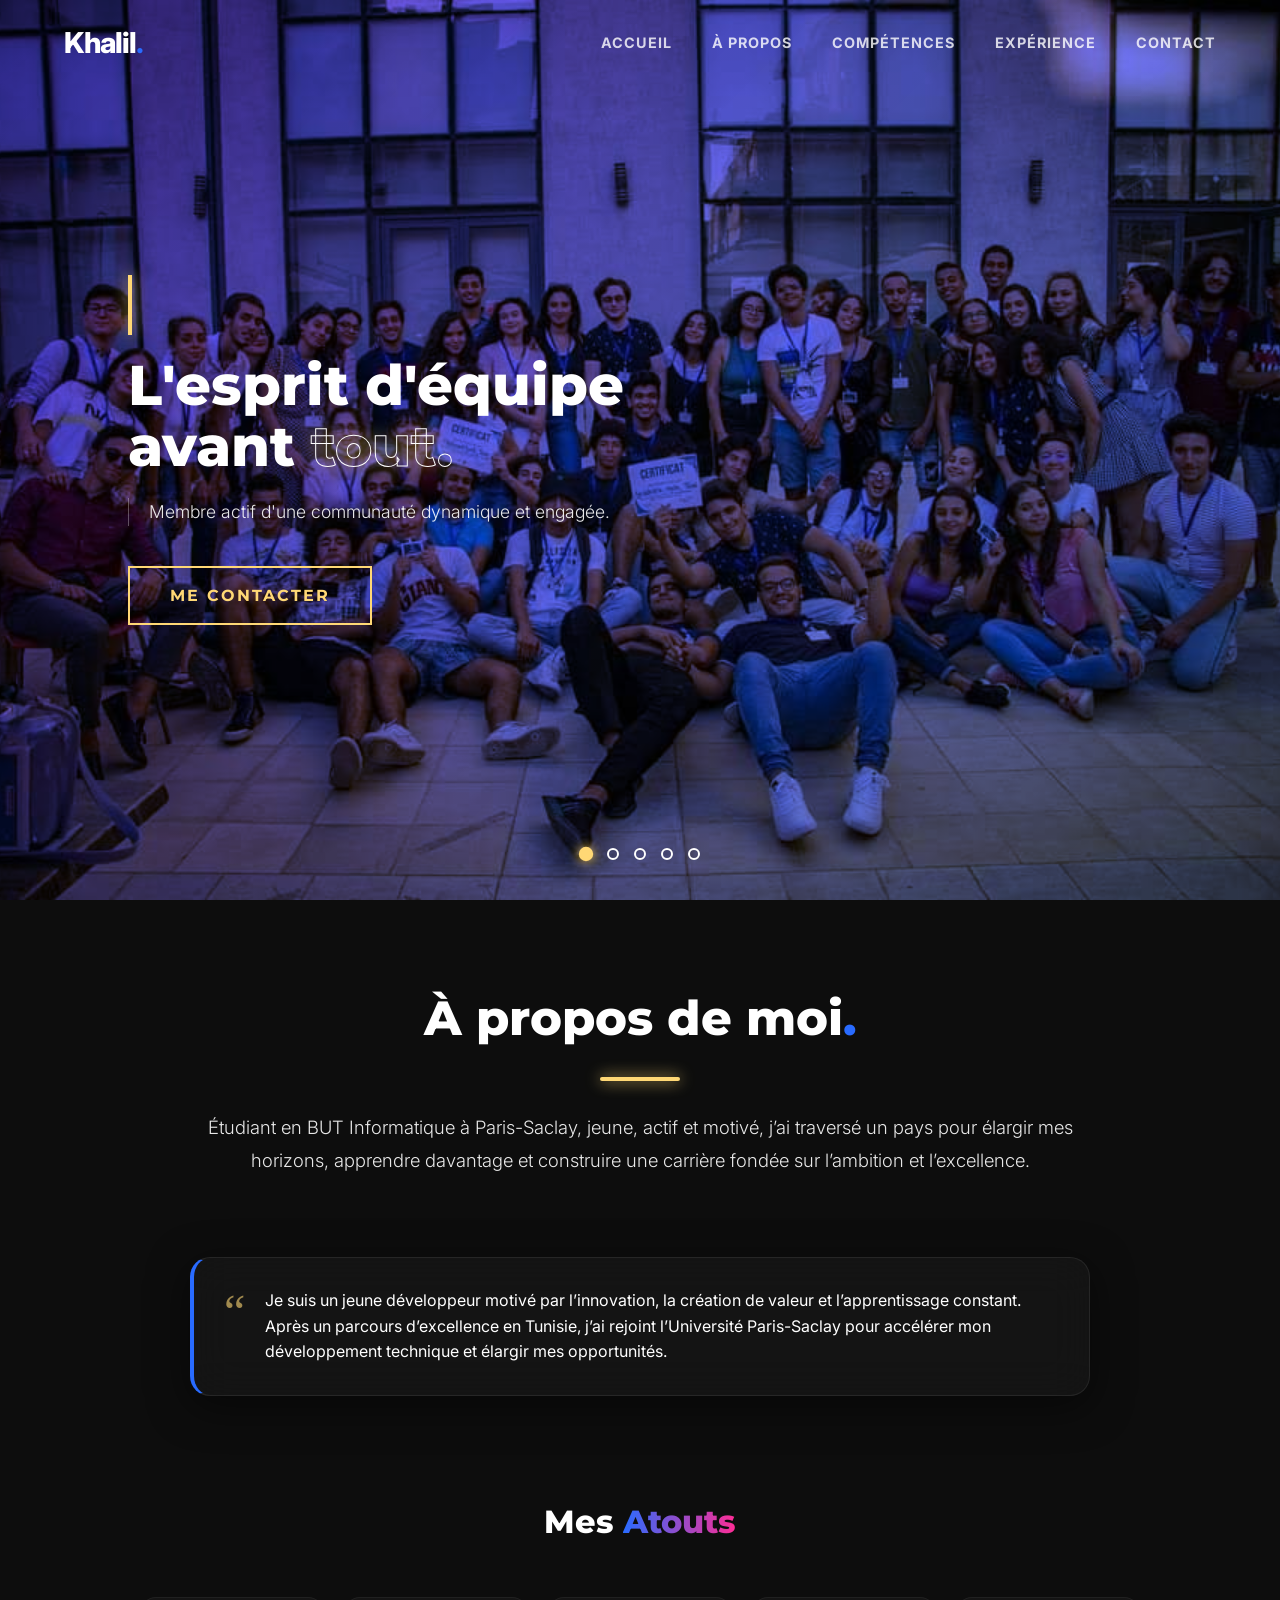
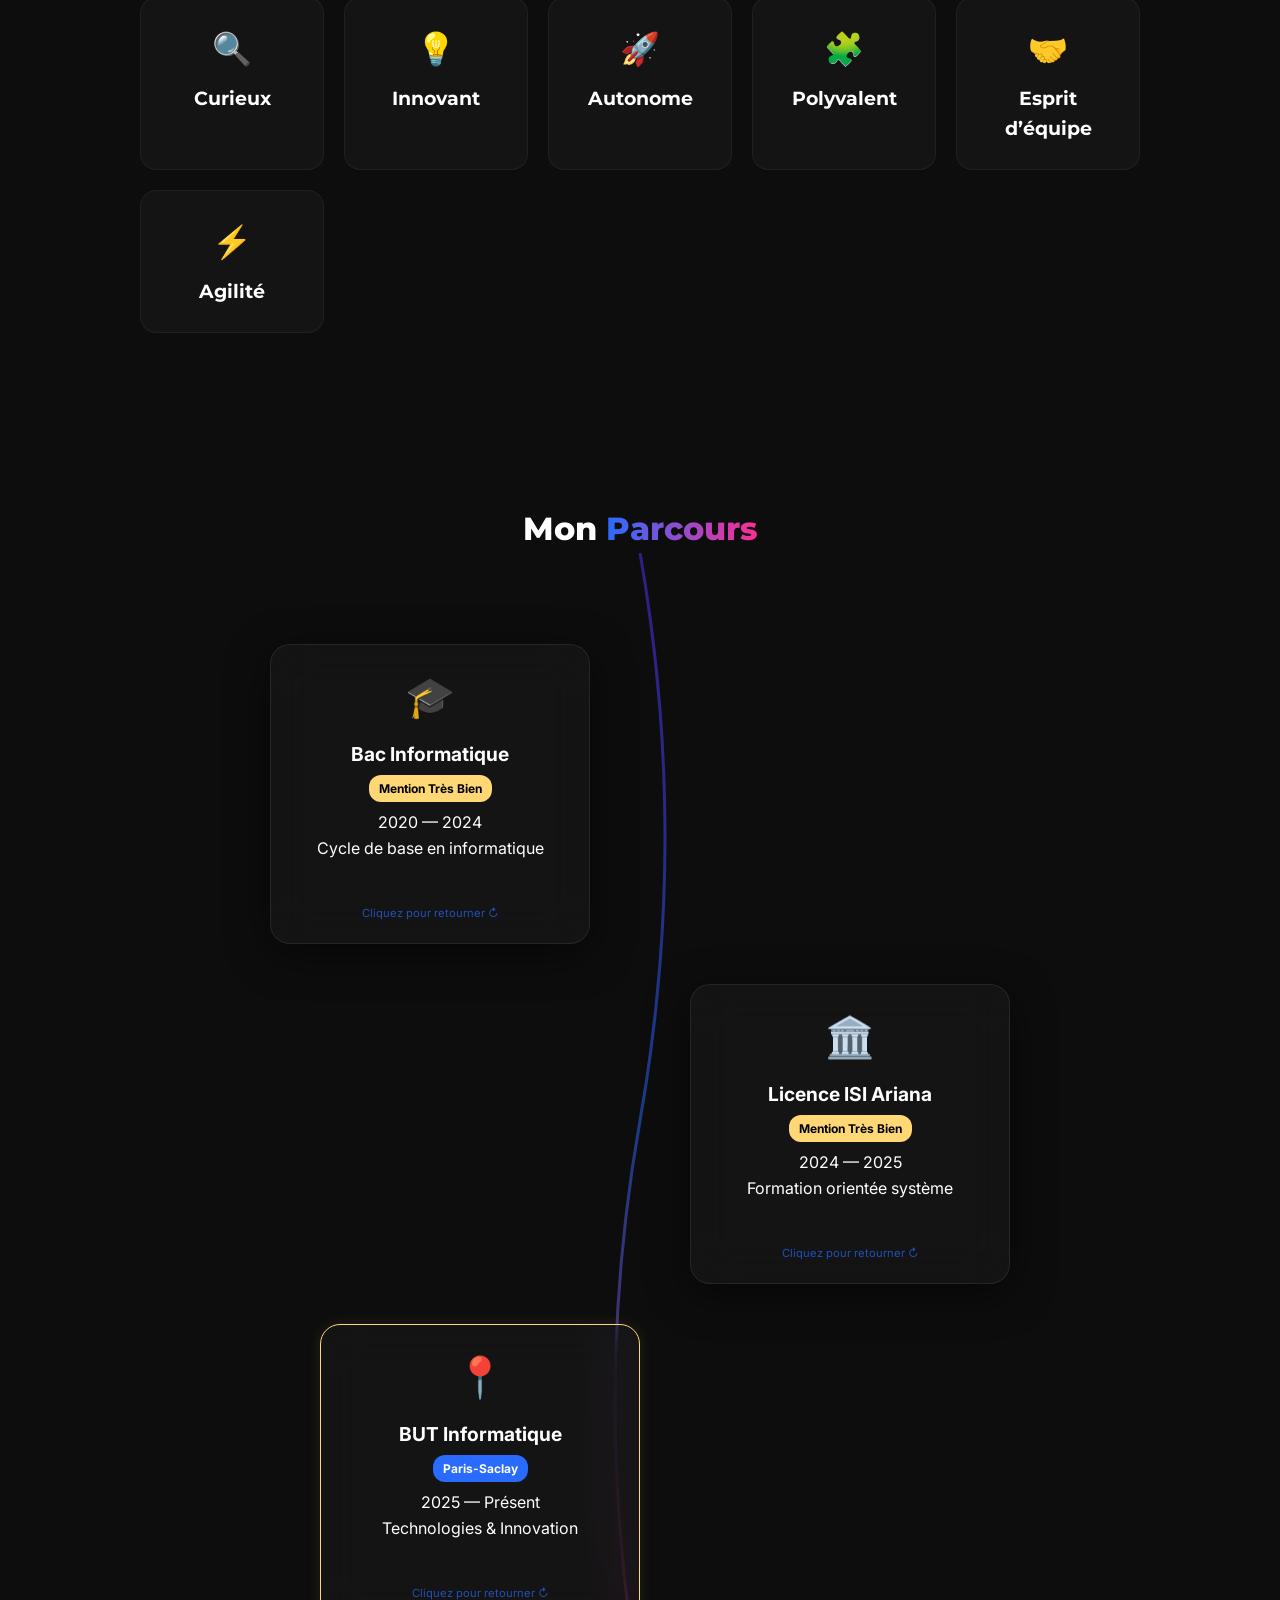
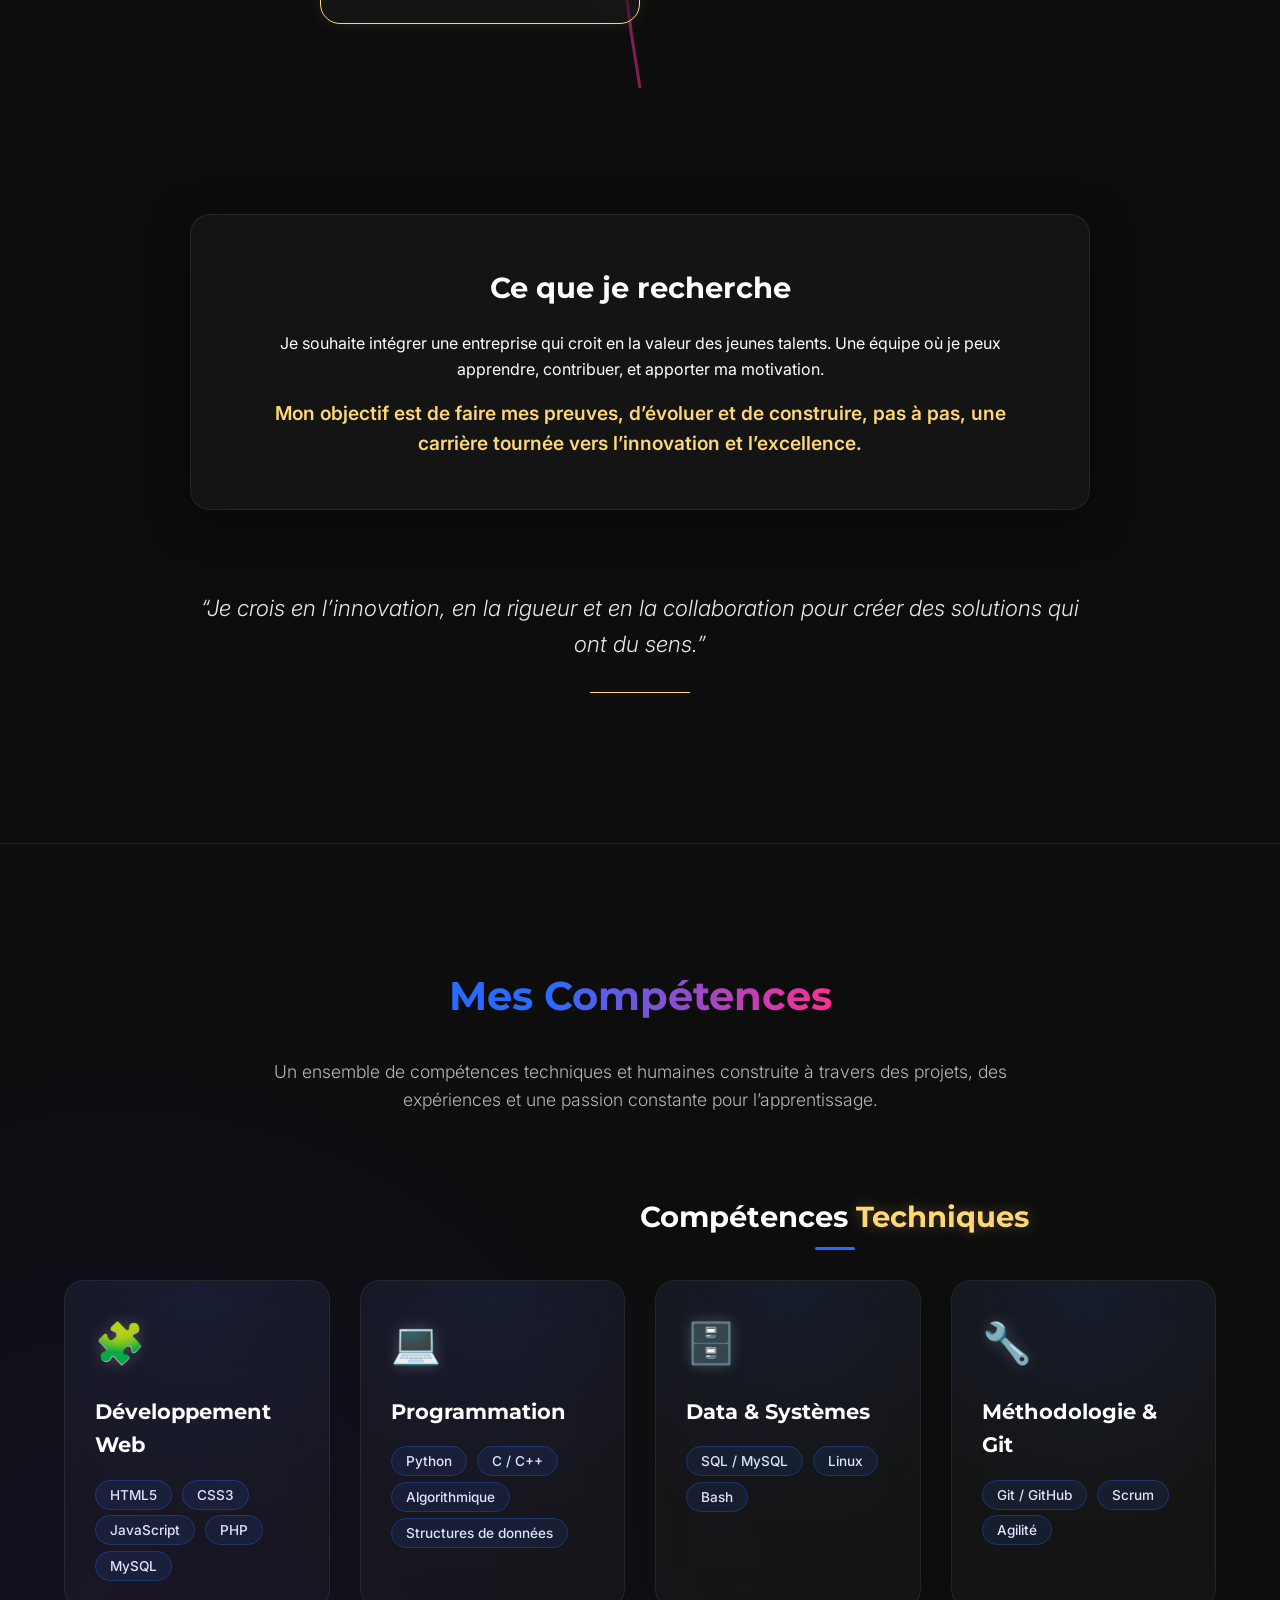
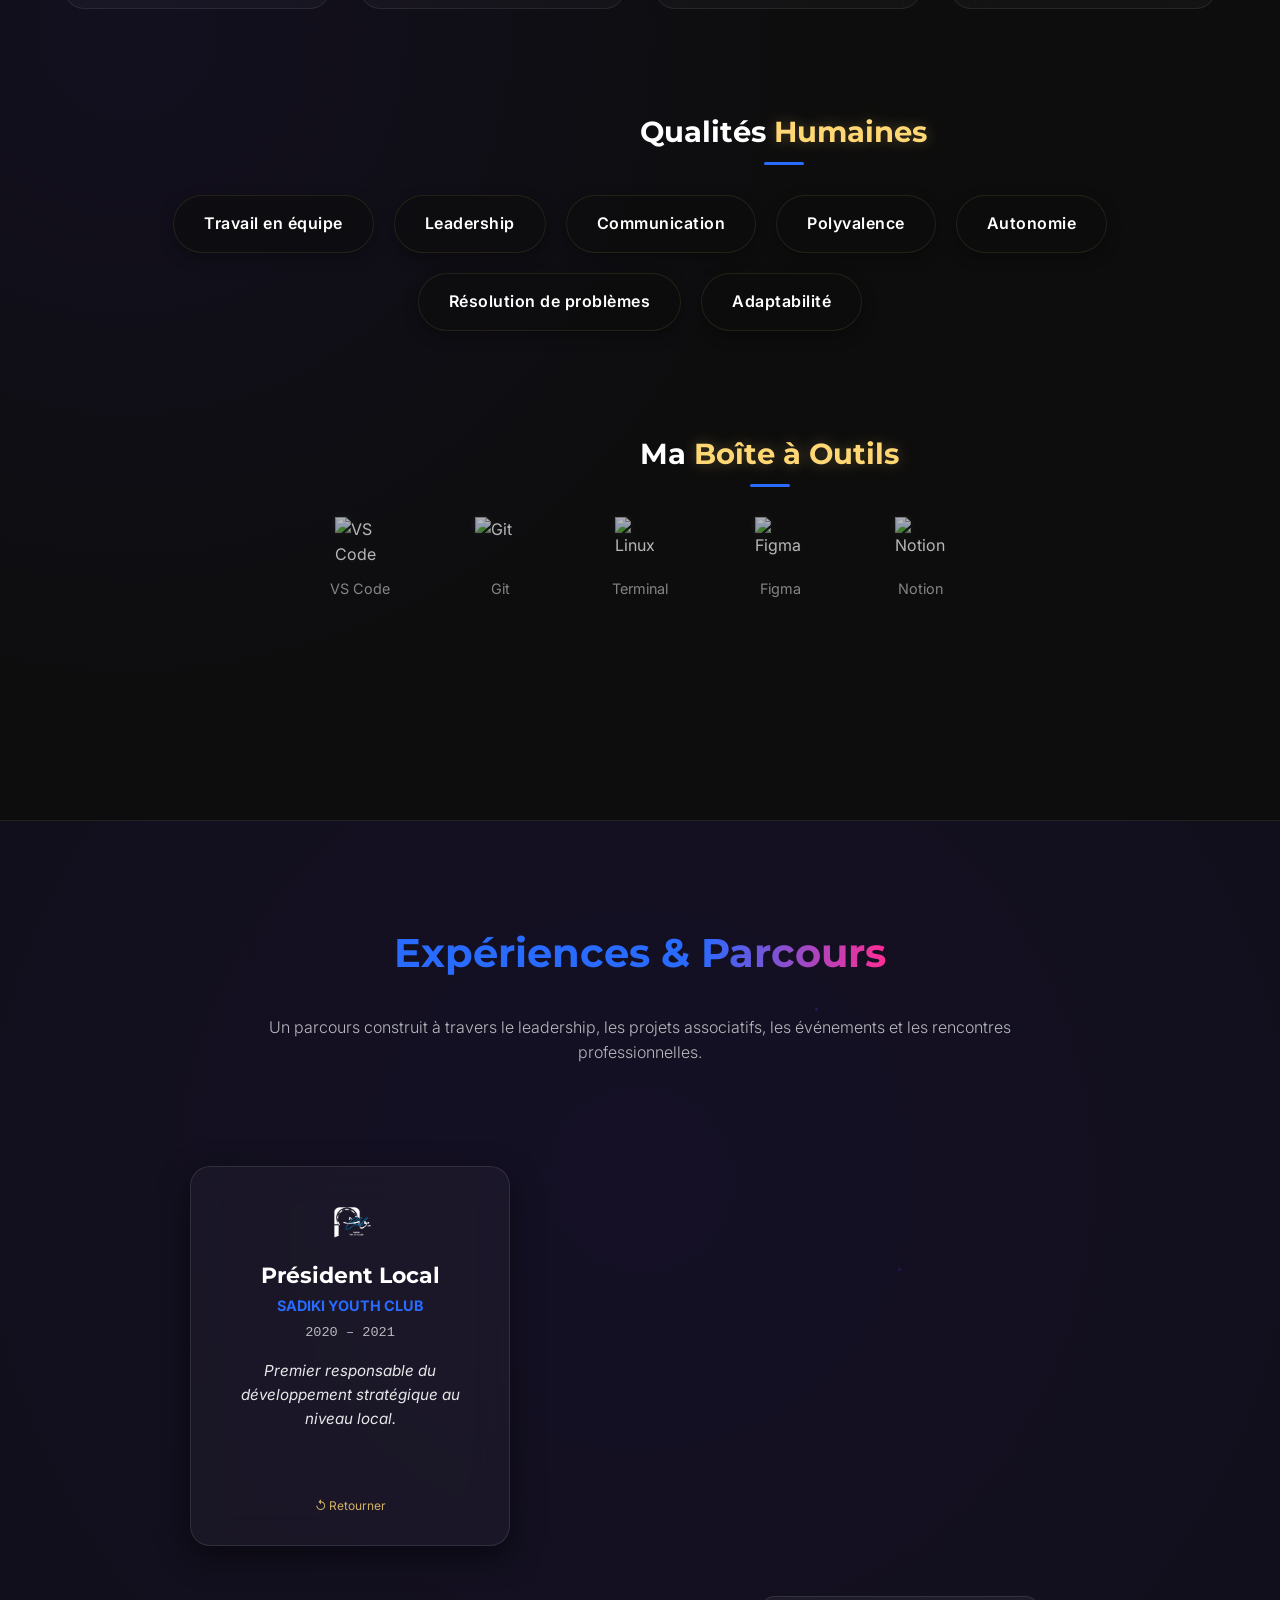
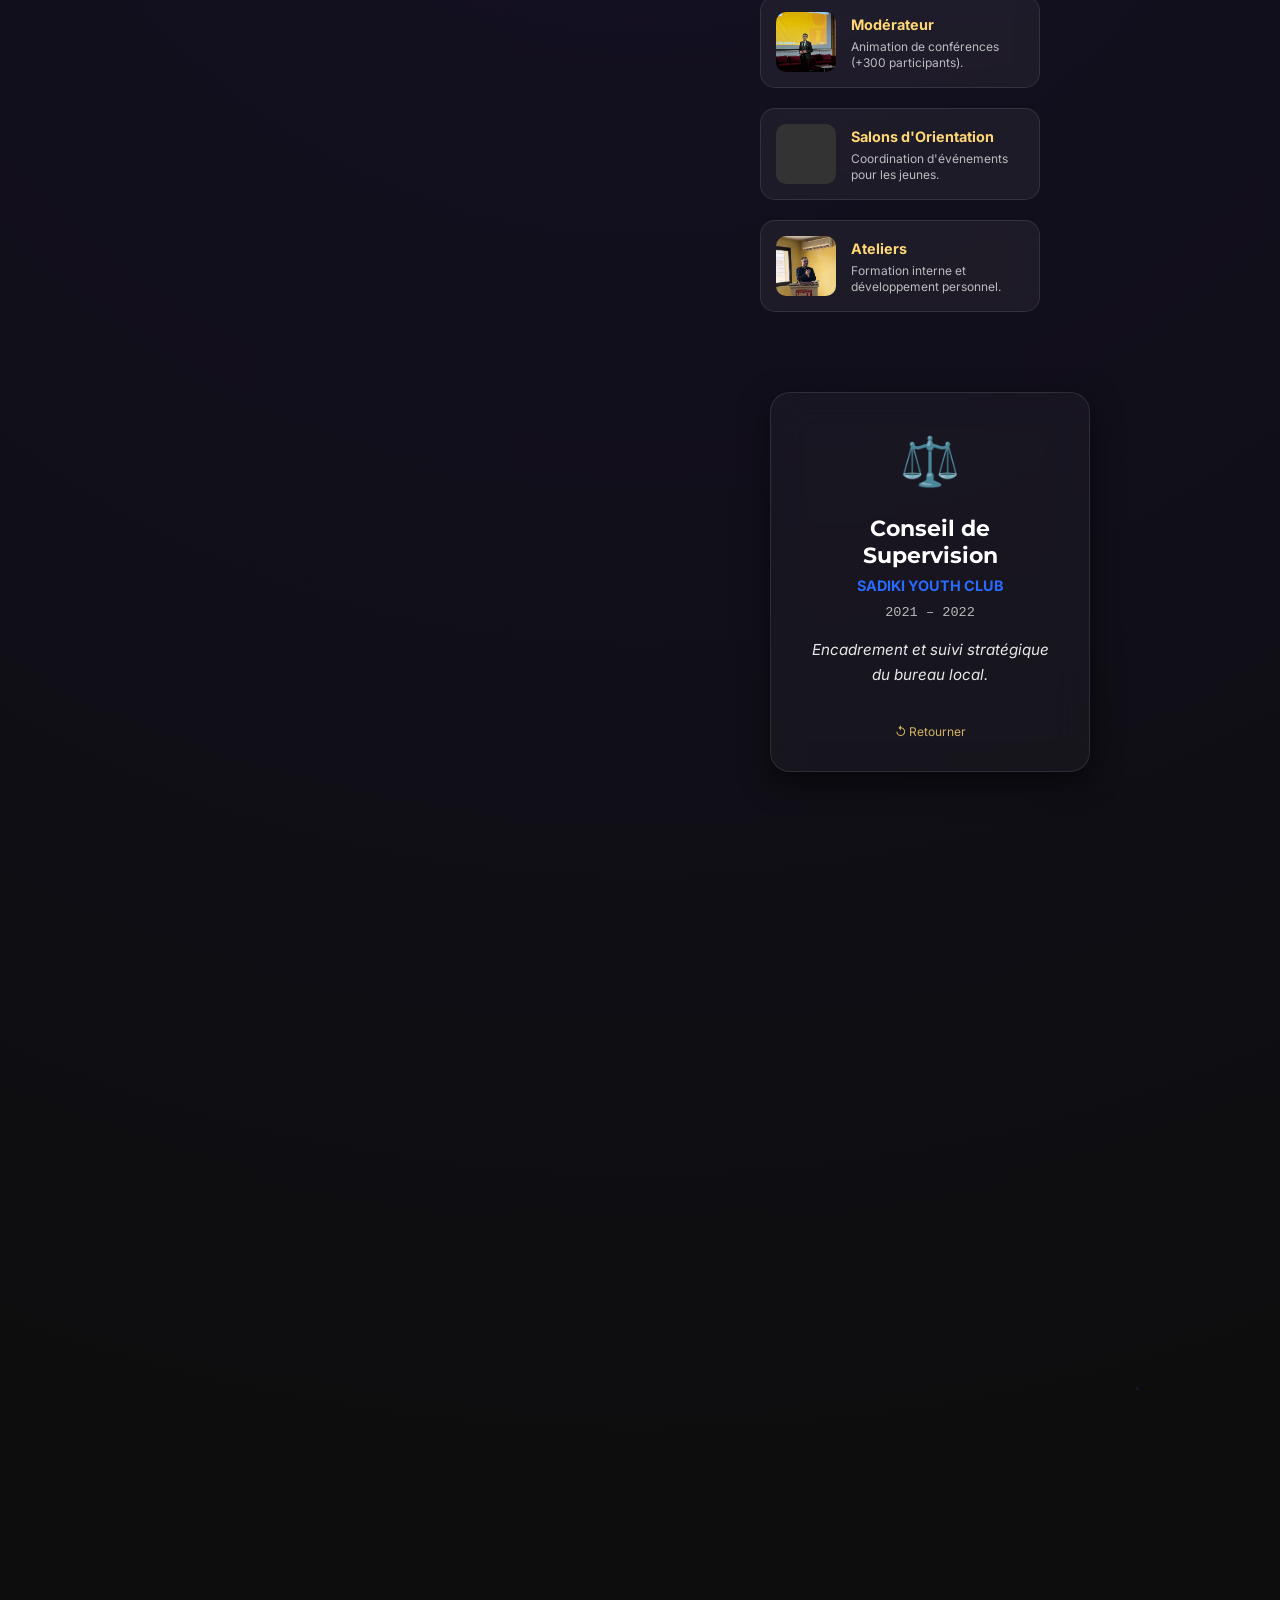
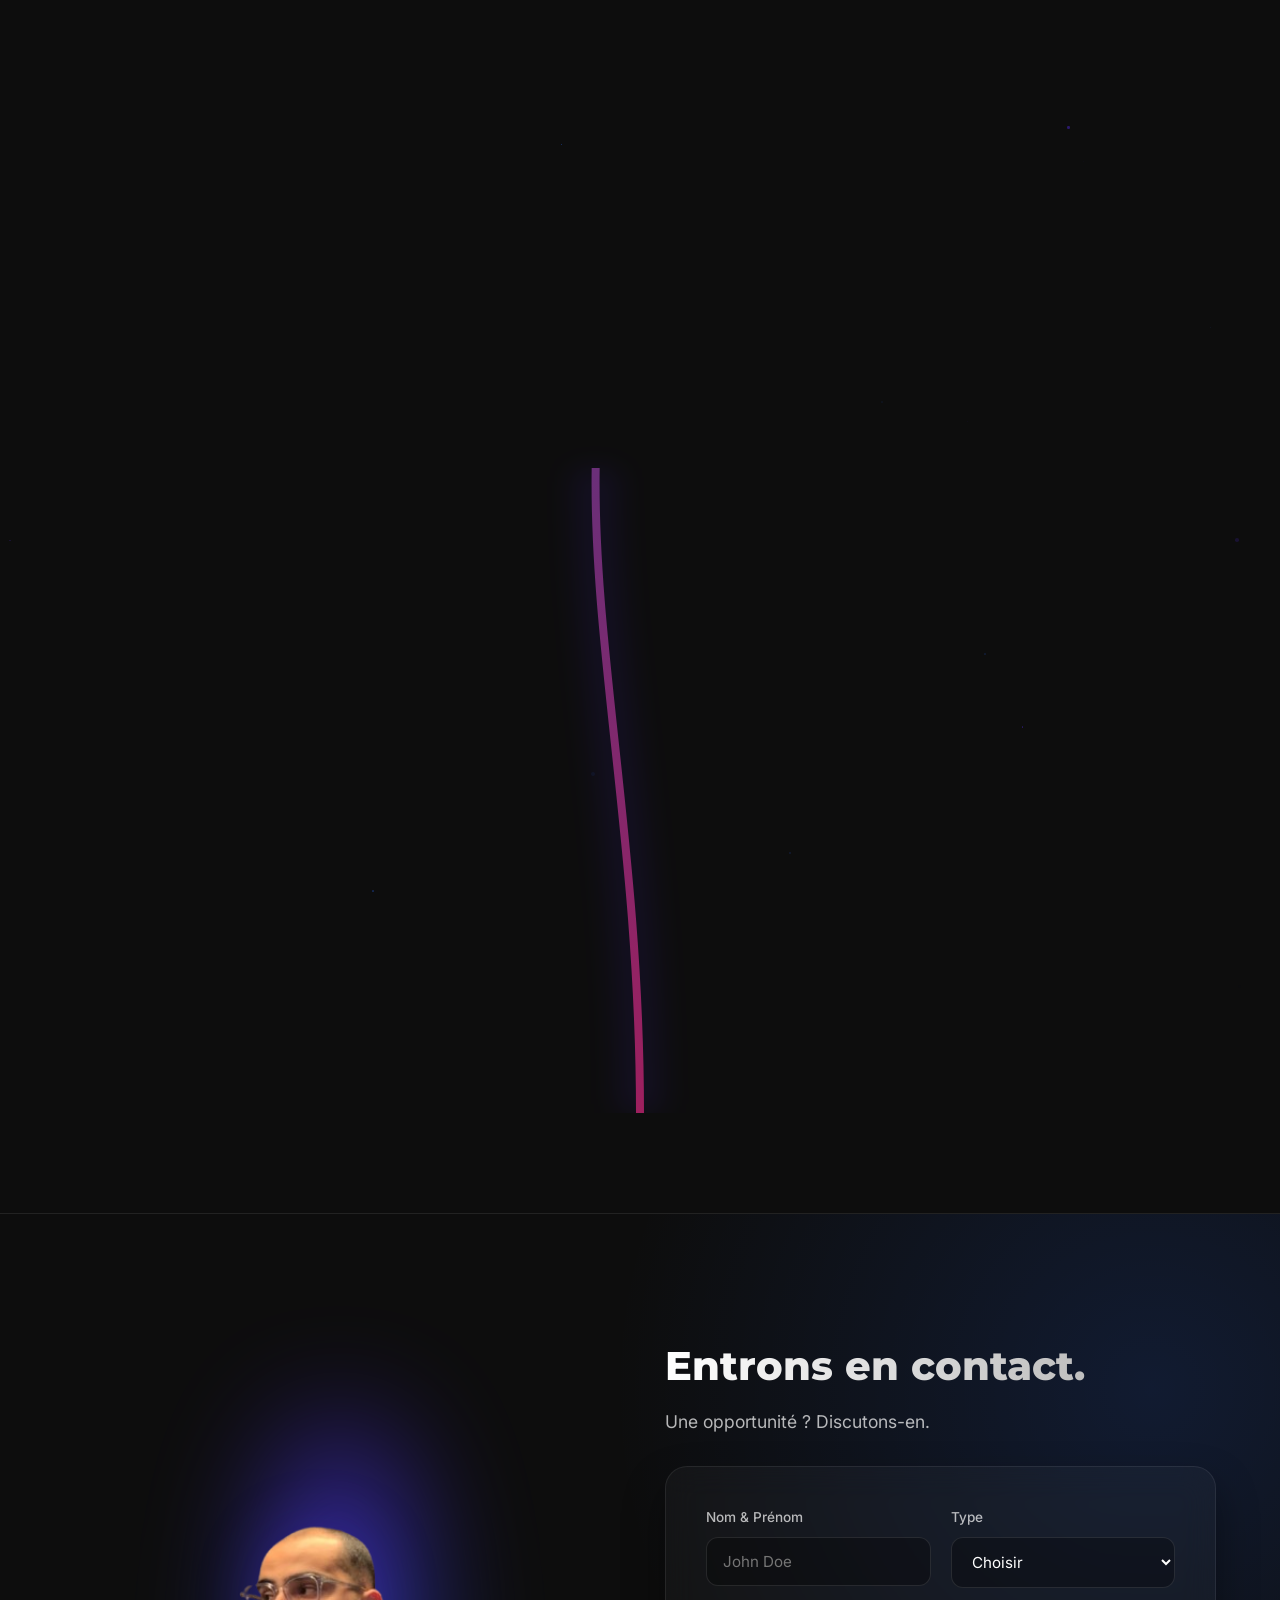
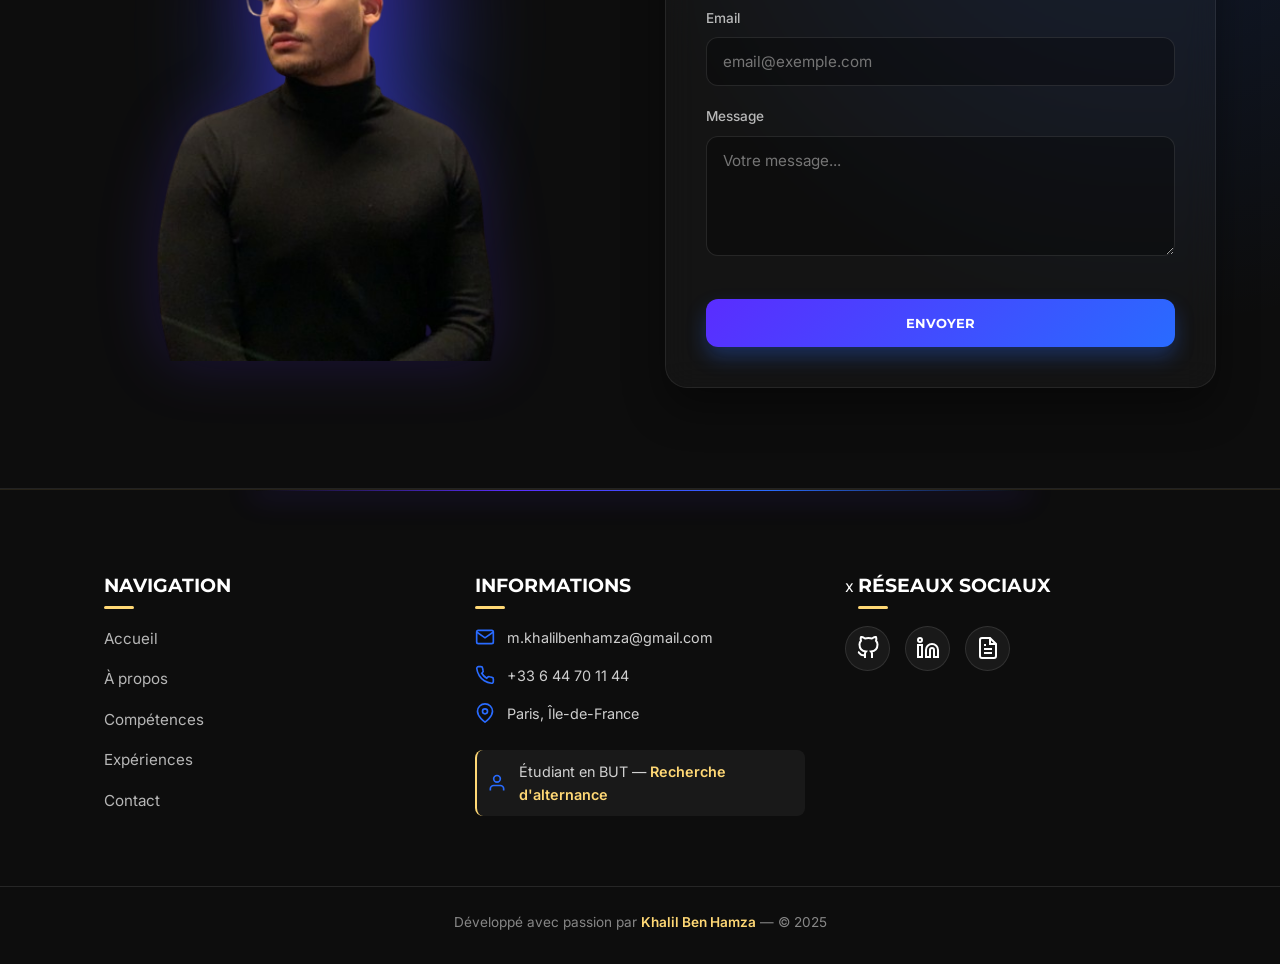
==== commit 42082e43: "maj" ====
--- a/index.html
+++ b/index.html
@@ -37,7 +37,7 @@
 
     <header id="home" class="hero-slider">
         <div class="slide active">
-            <div class="slide-bg" style="background-image: url('assets/images/acceuil/image1.jpg');"></div>
+            <div class="slide-bg" style="background-image: url('assets/images/acceuil/image1.JPG');"></div>
             <div class="slide-overlay"></div>
             <div class="hero-content">
                 <div class="hero-accent-line"></div>
@@ -47,7 +47,7 @@
             </div>
         </div>
         <div class="slide">
-            <div class="slide-bg" style="background-image: url('assets/images/acceuil/image2.jpg');"></div>
+            <div class="slide-bg" style="background-image: url('assets/images/acceuil/image2.JPG');"></div>
             <div class="slide-overlay"></div>
             <div class="hero-content">
                 <div class="hero-accent-line"></div>
@@ -57,7 +57,7 @@
             </div>
         </div>
         <div class="slide">
-            <div class="slide-bg" style="background-image: url('assets/images/acceuil/image3.jpg');"></div>
+            <div class="slide-bg" style="background-image: url('assets/images/acceuil/image3.JPG');"></div>
             <div class="slide-overlay"></div>
             <div class="hero-content">
                 <div class="hero-accent-line"></div>
@@ -67,7 +67,7 @@
             </div>
         </div>
         <div class="slide">
-            <div class="slide-bg" style="background-image: url('assets/images/acceuil/image4.jpg');"></div>
+            <div class="slide-bg" style="background-image: url('assets/images/acceuil/image4.JPG');"></div>
             <div class="slide-overlay"></div>
             <div class="hero-content">
                 <div class="hero-accent-line"></div>
@@ -77,7 +77,7 @@
             </div>
         </div>
         <div class="slide">
-            <div class="slide-bg" style="background-image: url('assets/images/acceuil/image5.jpg');"></div>
+            <div class="slide-bg" style="background-image: url('assets/images/acceuil/image5.JPG');"></div>
             <div class="slide-overlay"></div>
             <div class="hero-content">
                 <div class="hero-accent-line"></div>
@@ -660,7 +660,7 @@
                 </ul>
             </div>
 
-            <div class="footer-col">
+            <div class="footer-col">x
                 <h3 class="footer-title">Réseaux sociaux</h3>
                 <div class="social-icons">
                     <a href="https://github.com/khalilbh2005" target="_blank" class="social-btn github">
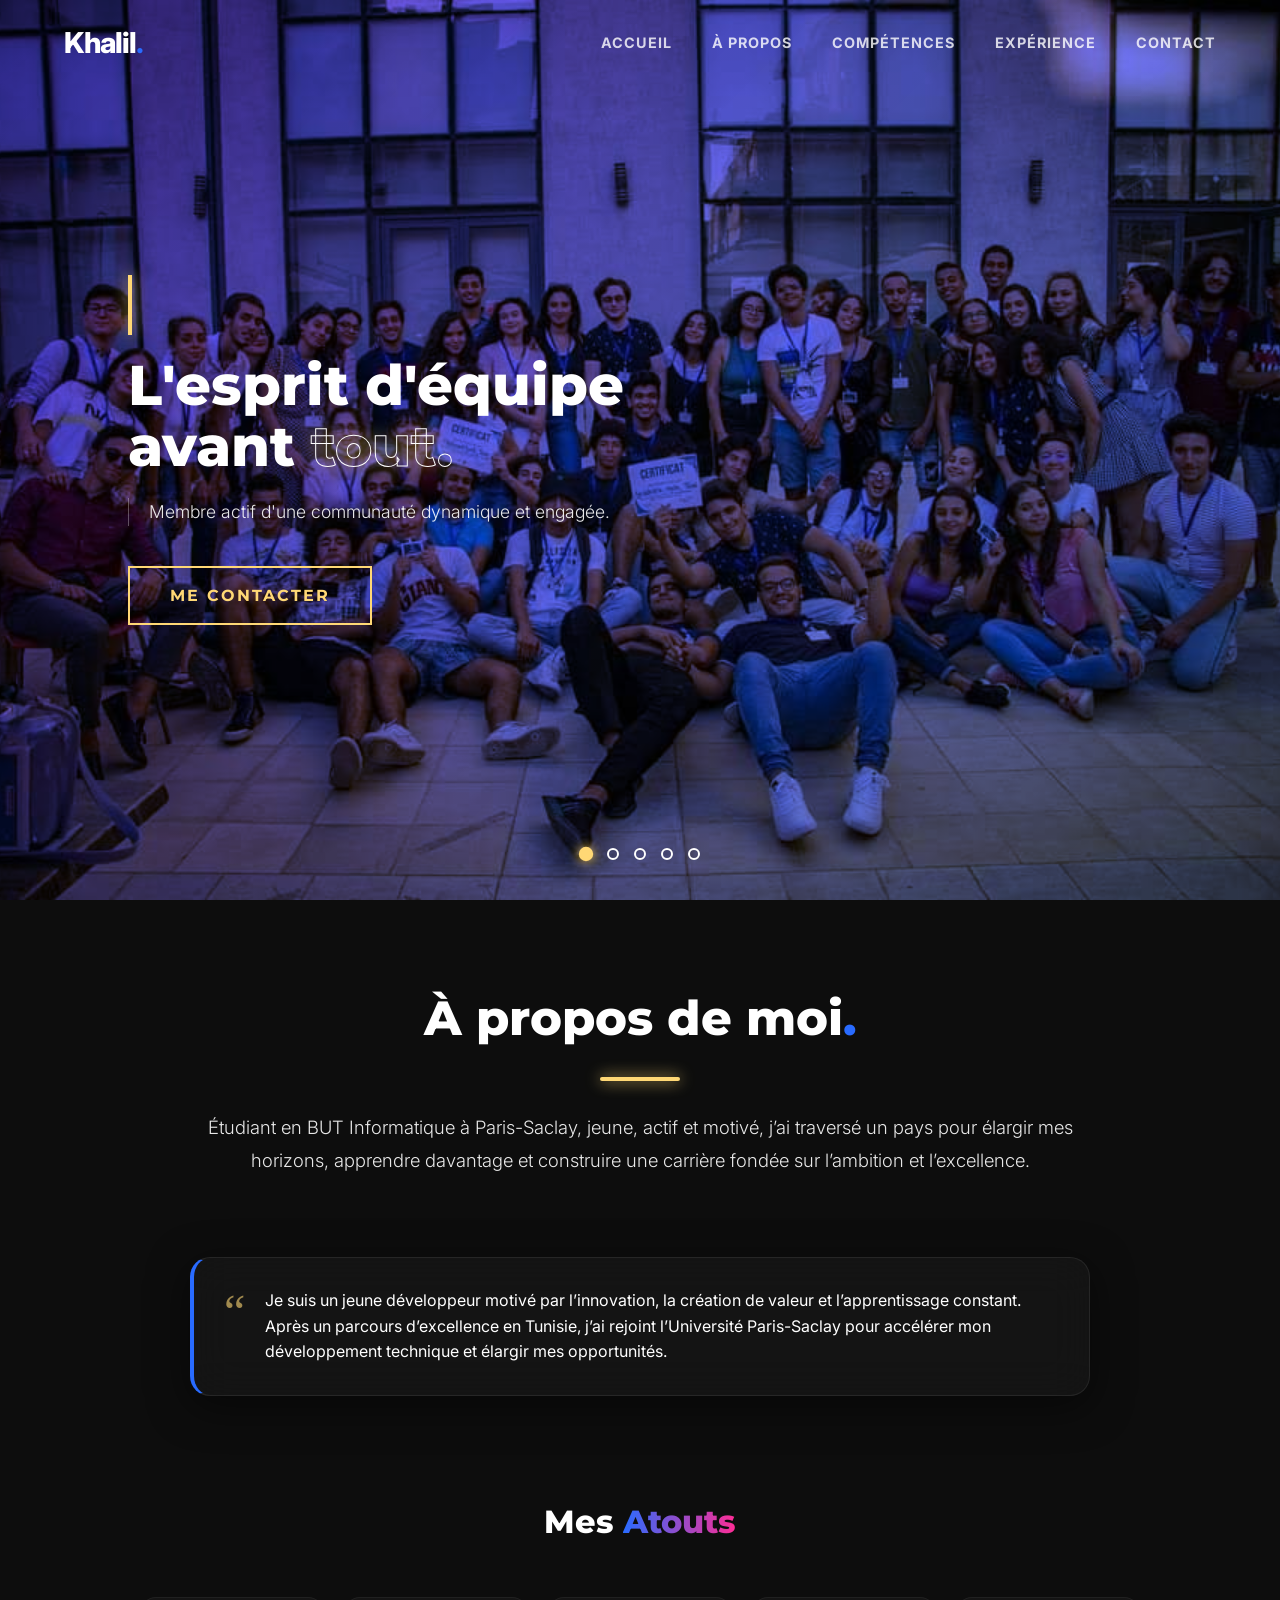
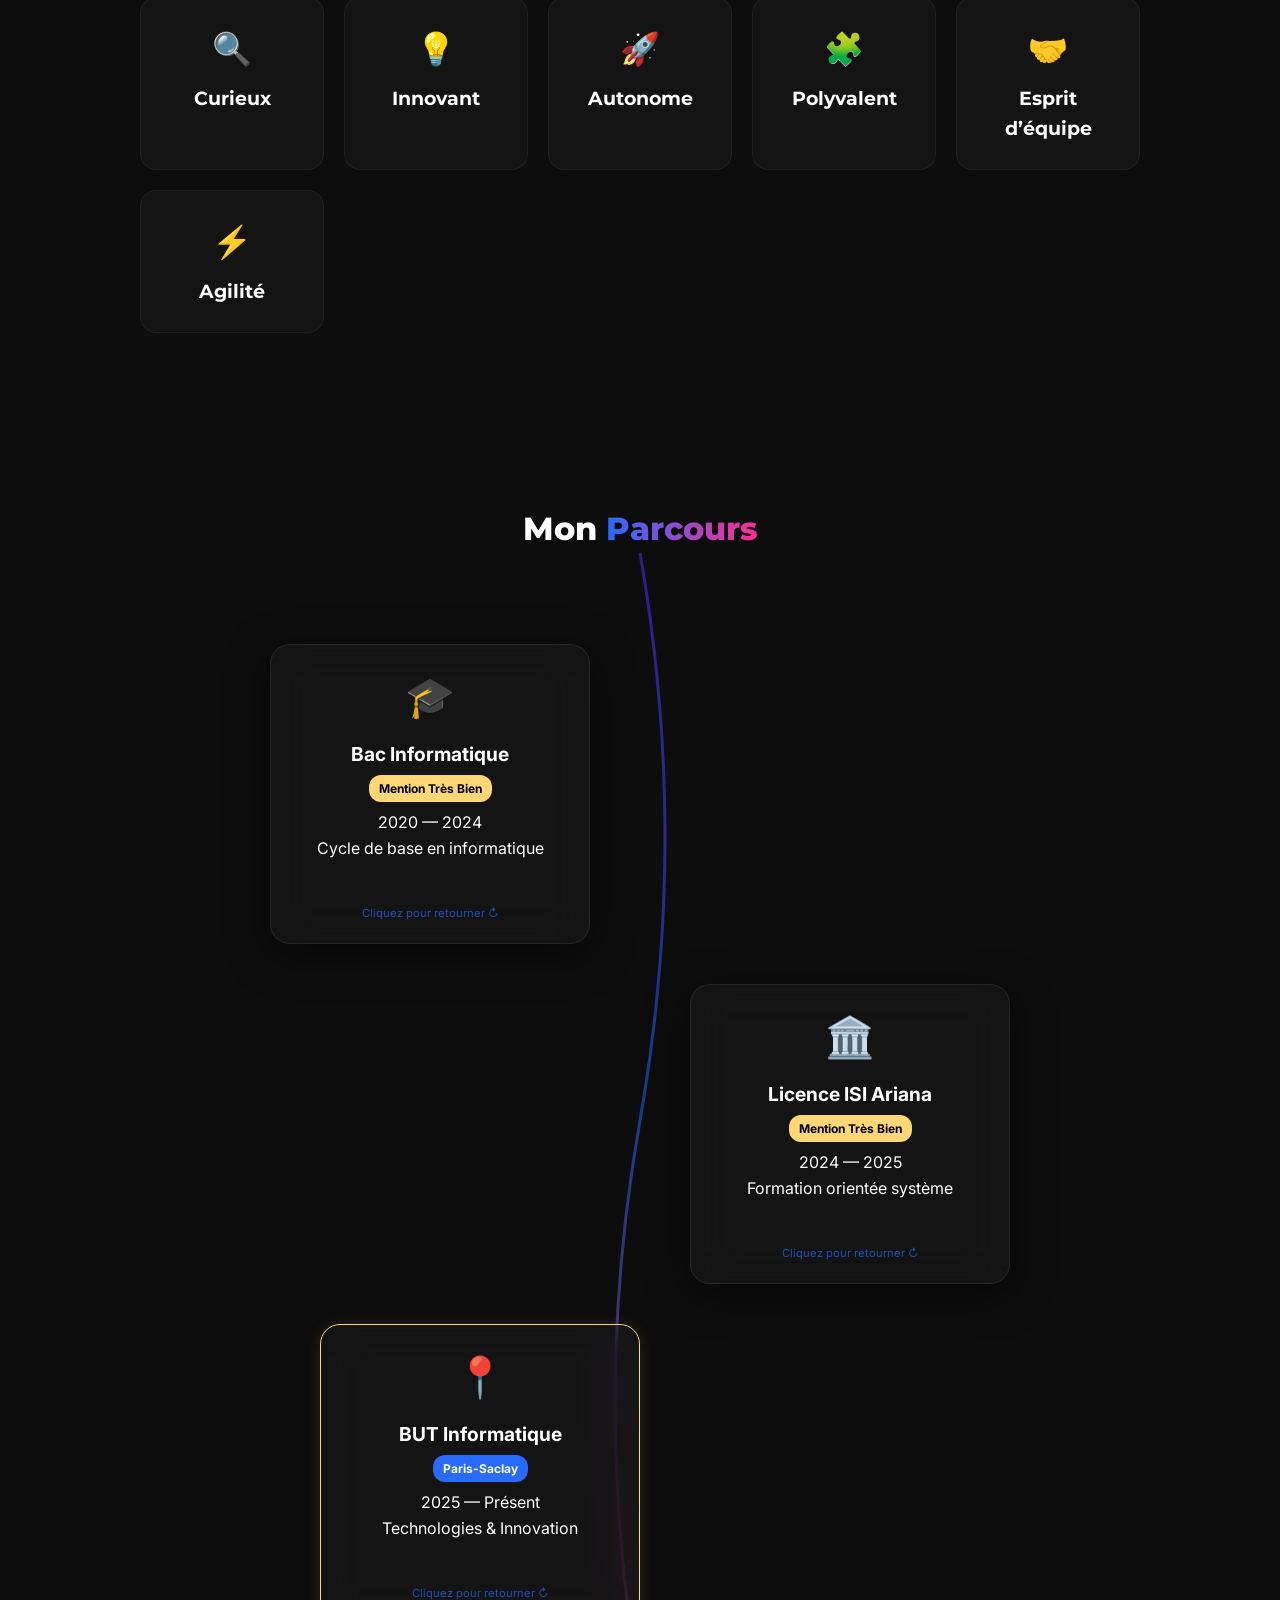
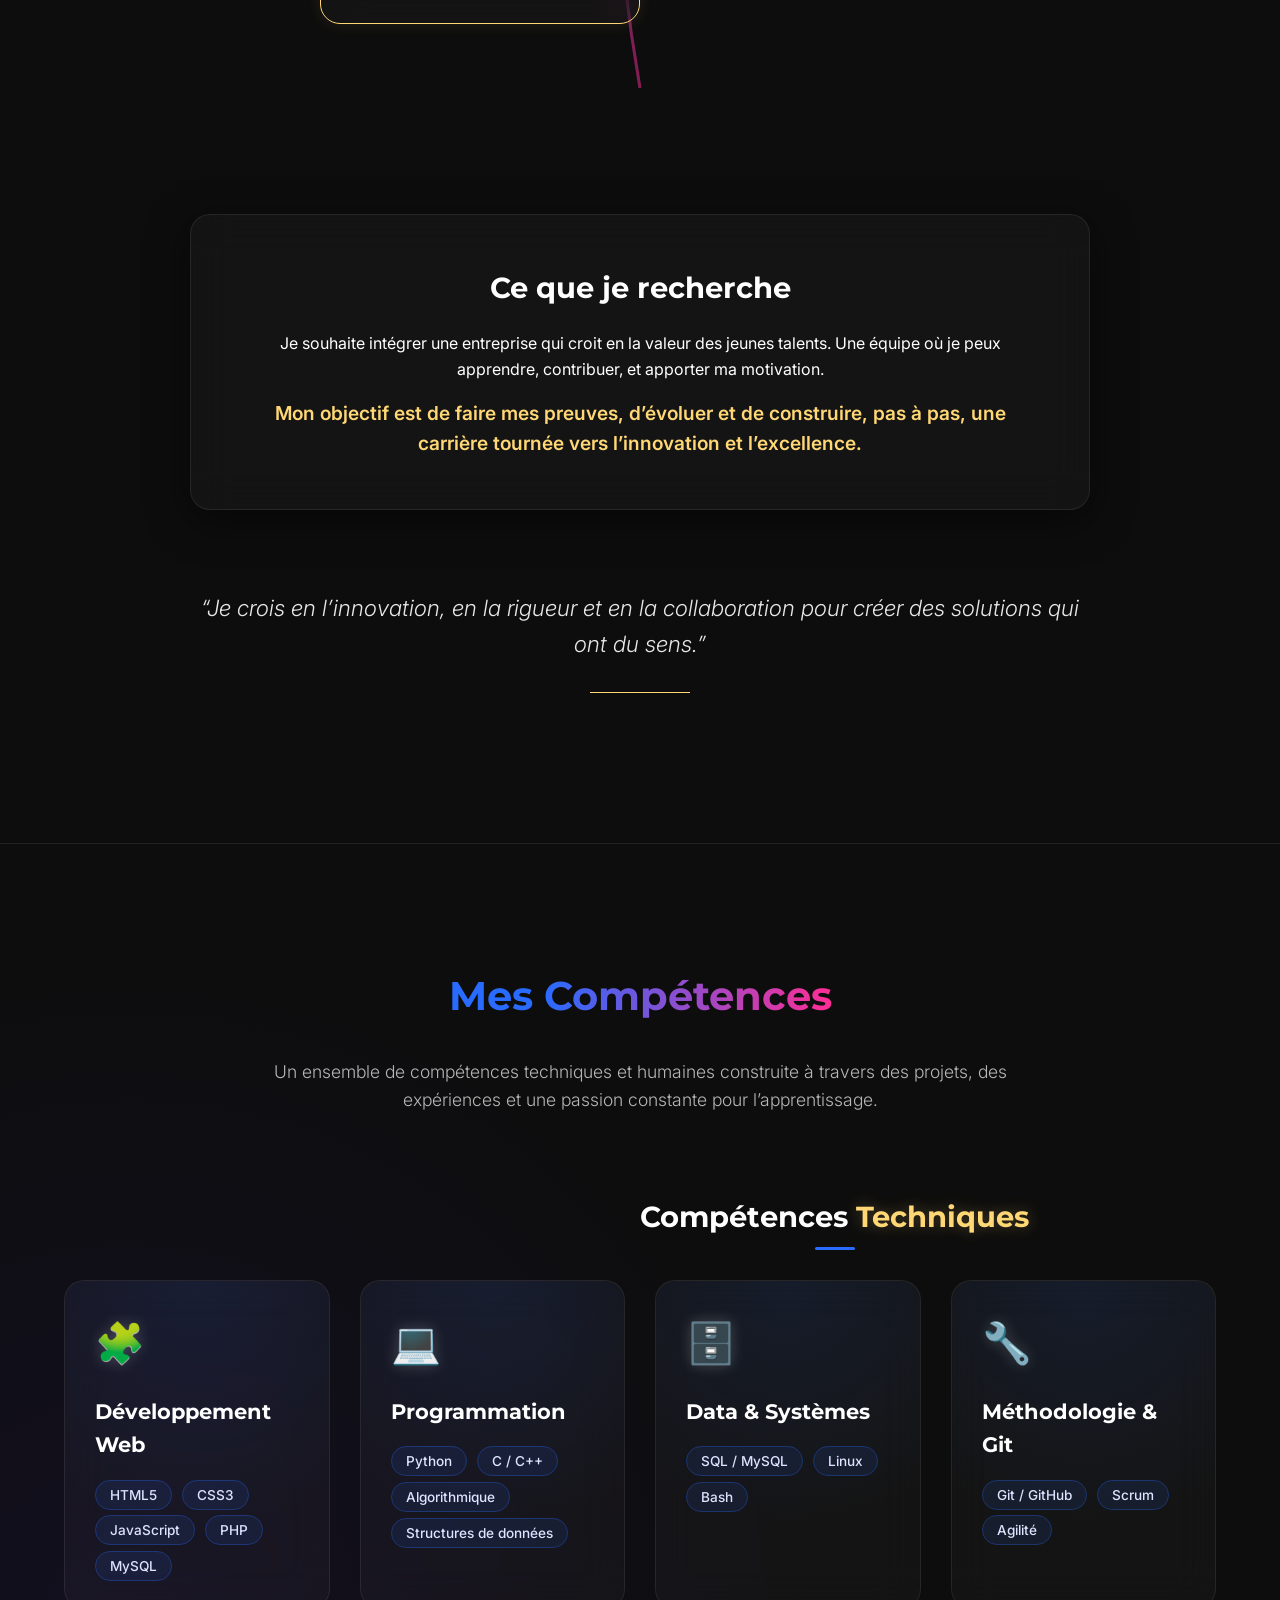
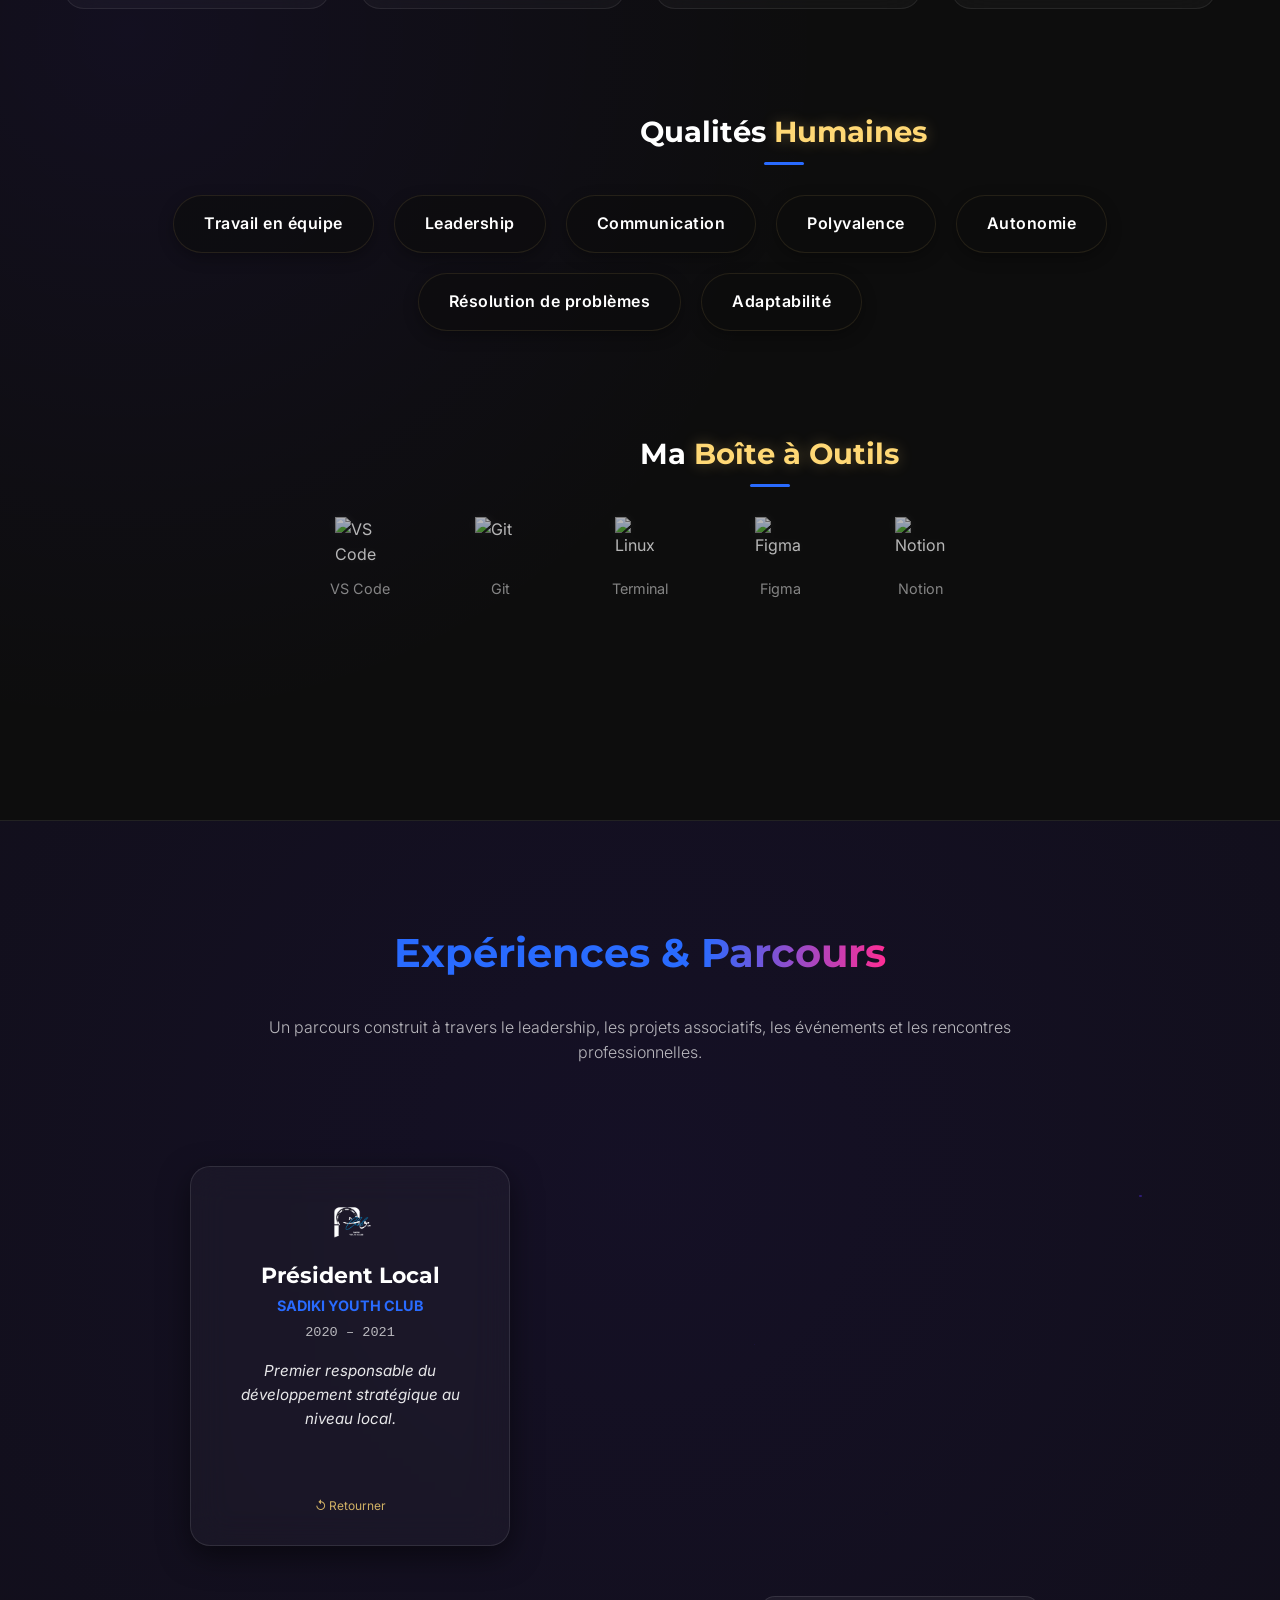
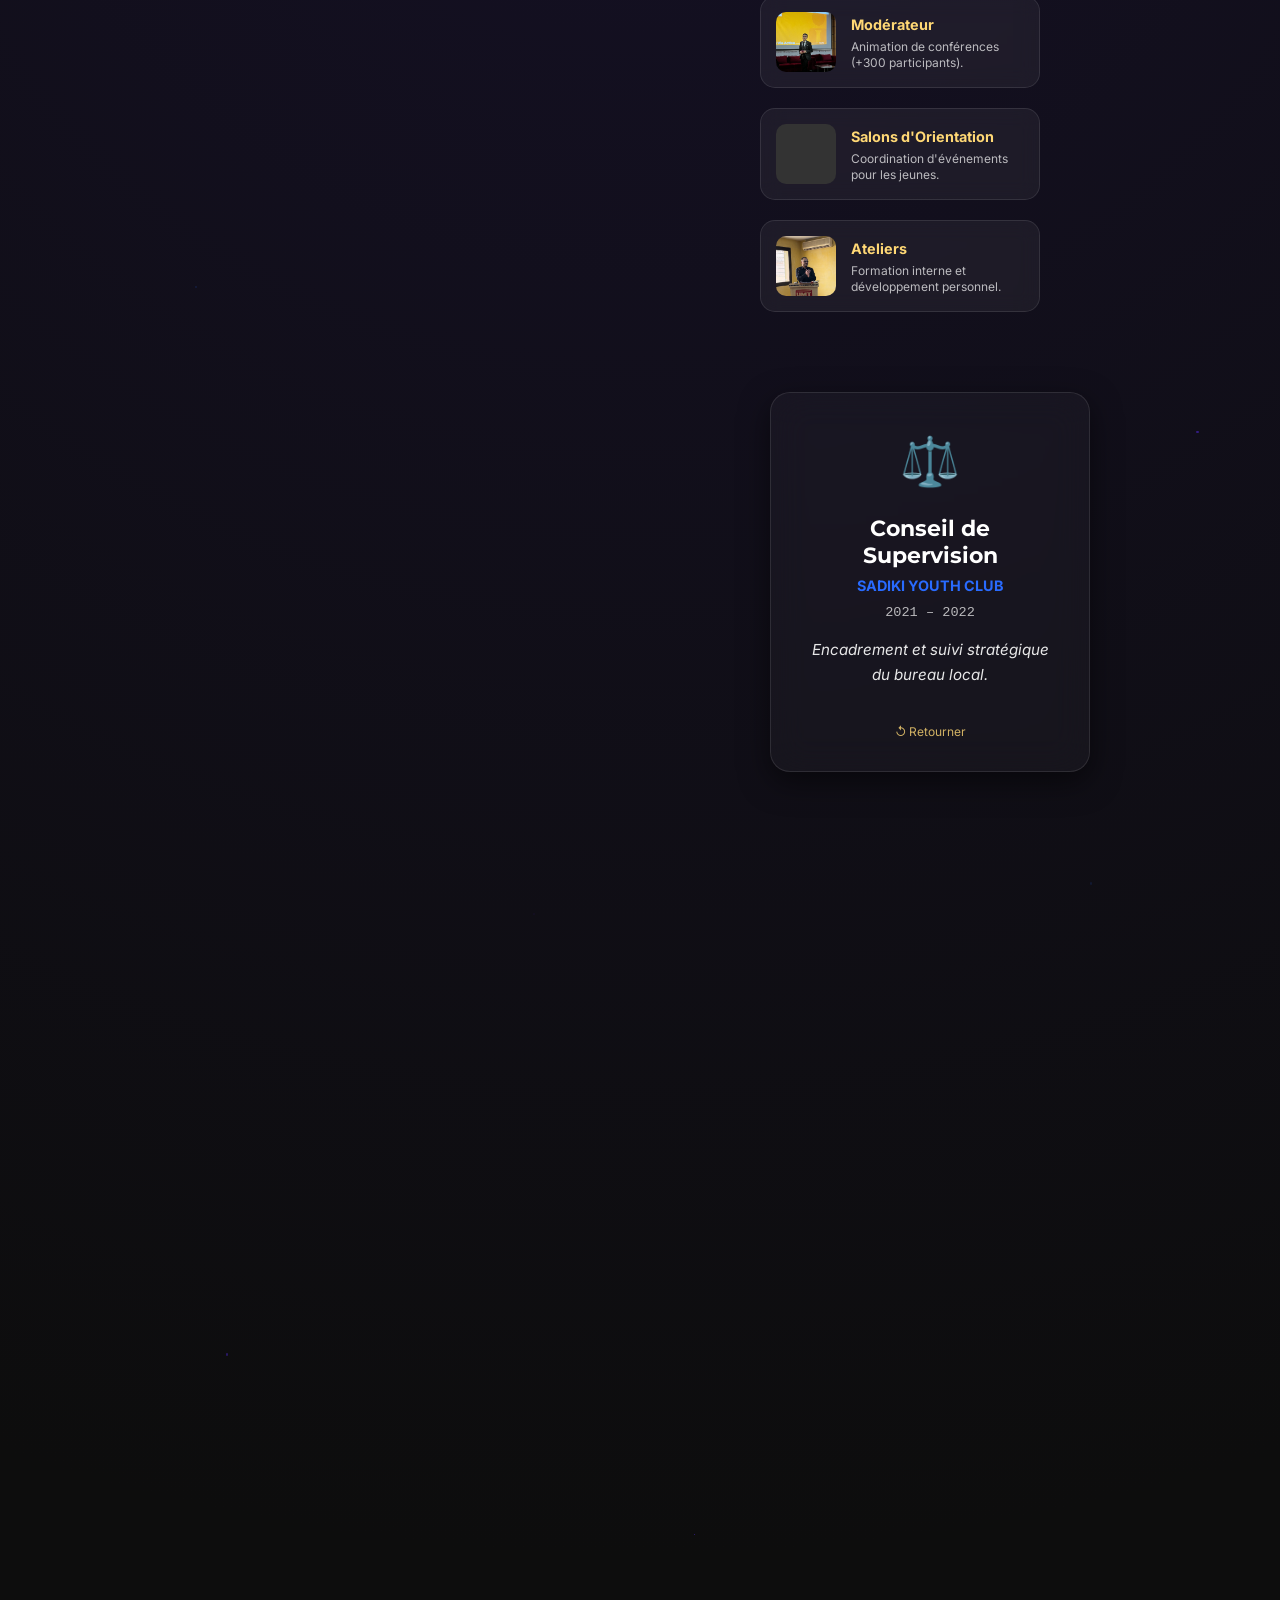
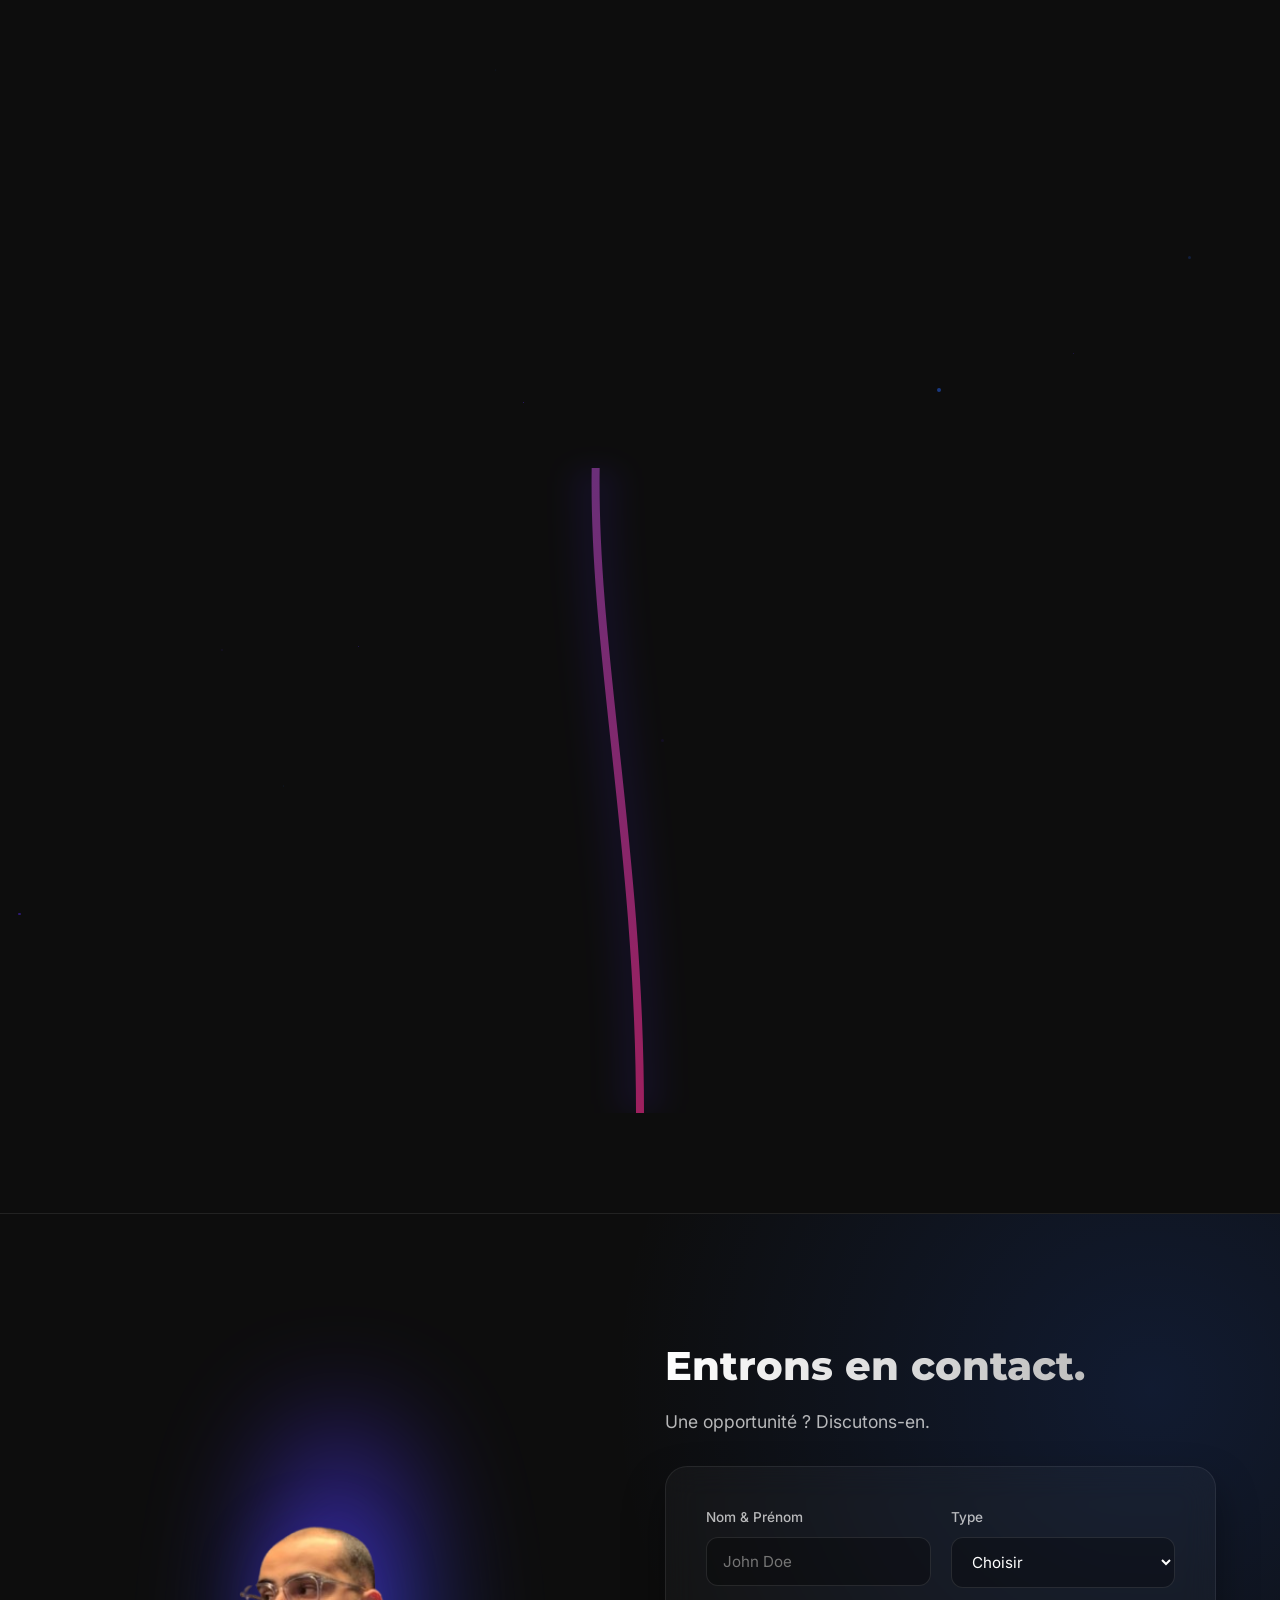
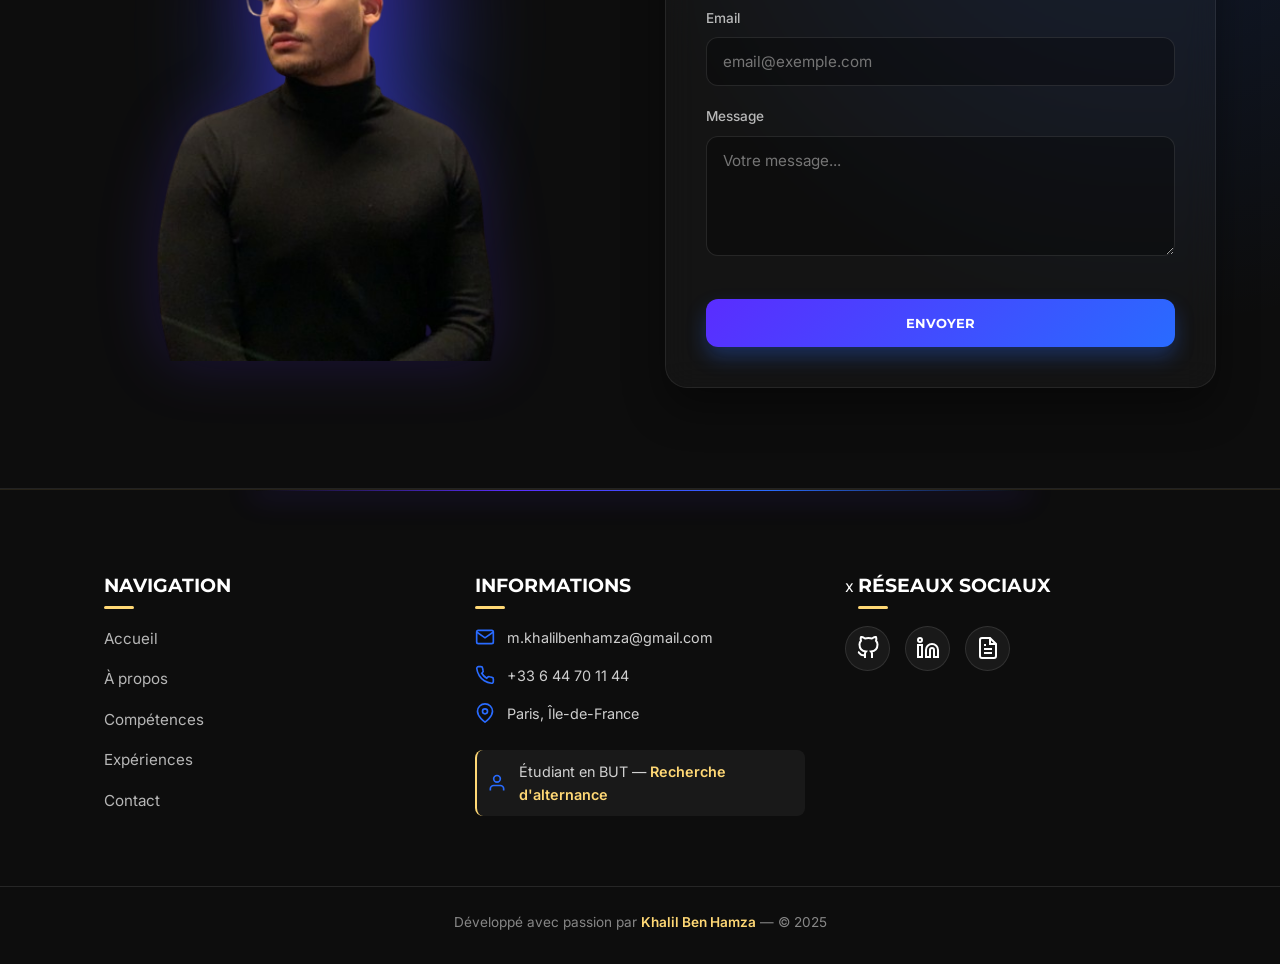
==== commit 286fb658: "cv final" ====
--- a/index.html
+++ b/index.html
@@ -37,7 +37,7 @@
 
     <header id="home" class="hero-slider">
         <div class="slide active">
-            <div class="slide-bg" style="background-image: url('assets/images/acceuil/image1.JPG');"></div>
+            <div class="slide-bg" style="background-image: url('./assets/images/acceuil/image1.JPG');"></div>
             <div class="slide-overlay"></div>
             <div class="hero-content">
                 <div class="hero-accent-line"></div>
@@ -47,7 +47,7 @@
             </div>
         </div>
         <div class="slide">
-            <div class="slide-bg" style="background-image: url('assets/images/acceuil/image2.JPG');"></div>
+            <div class="slide-bg" style="background-image: url('./assets/images/acceuil/image2.JPG');"></div>
             <div class="slide-overlay"></div>
             <div class="hero-content">
                 <div class="hero-accent-line"></div>
@@ -57,7 +57,7 @@
             </div>
         </div>
         <div class="slide">
-            <div class="slide-bg" style="background-image: url('assets/images/acceuil/image3.JPG');"></div>
+            <div class="slide-bg" style="background-image: url('./assets/images/acceuil/image3.JPG');"></div>
             <div class="slide-overlay"></div>
             <div class="hero-content">
                 <div class="hero-accent-line"></div>
@@ -67,7 +67,7 @@
             </div>
         </div>
         <div class="slide">
-            <div class="slide-bg" style="background-image: url('assets/images/acceuil/image4.JPG');"></div>
+            <div class="slide-bg" style="background-image: url('./assets/images/acceuil/image4.JPG');"></div>
             <div class="slide-overlay"></div>
             <div class="hero-content">
                 <div class="hero-accent-line"></div>
@@ -77,7 +77,7 @@
             </div>
         </div>
         <div class="slide">
-            <div class="slide-bg" style="background-image: url('assets/images/acceuil/image5.JPG');"></div>
+            <div class="slide-bg" style="background-image: url('./assets/images/acceuil/image5.JPG');"></div>
             <div class="slide-overlay"></div>
             <div class="hero-content">
                 <div class="hero-accent-line"></div>
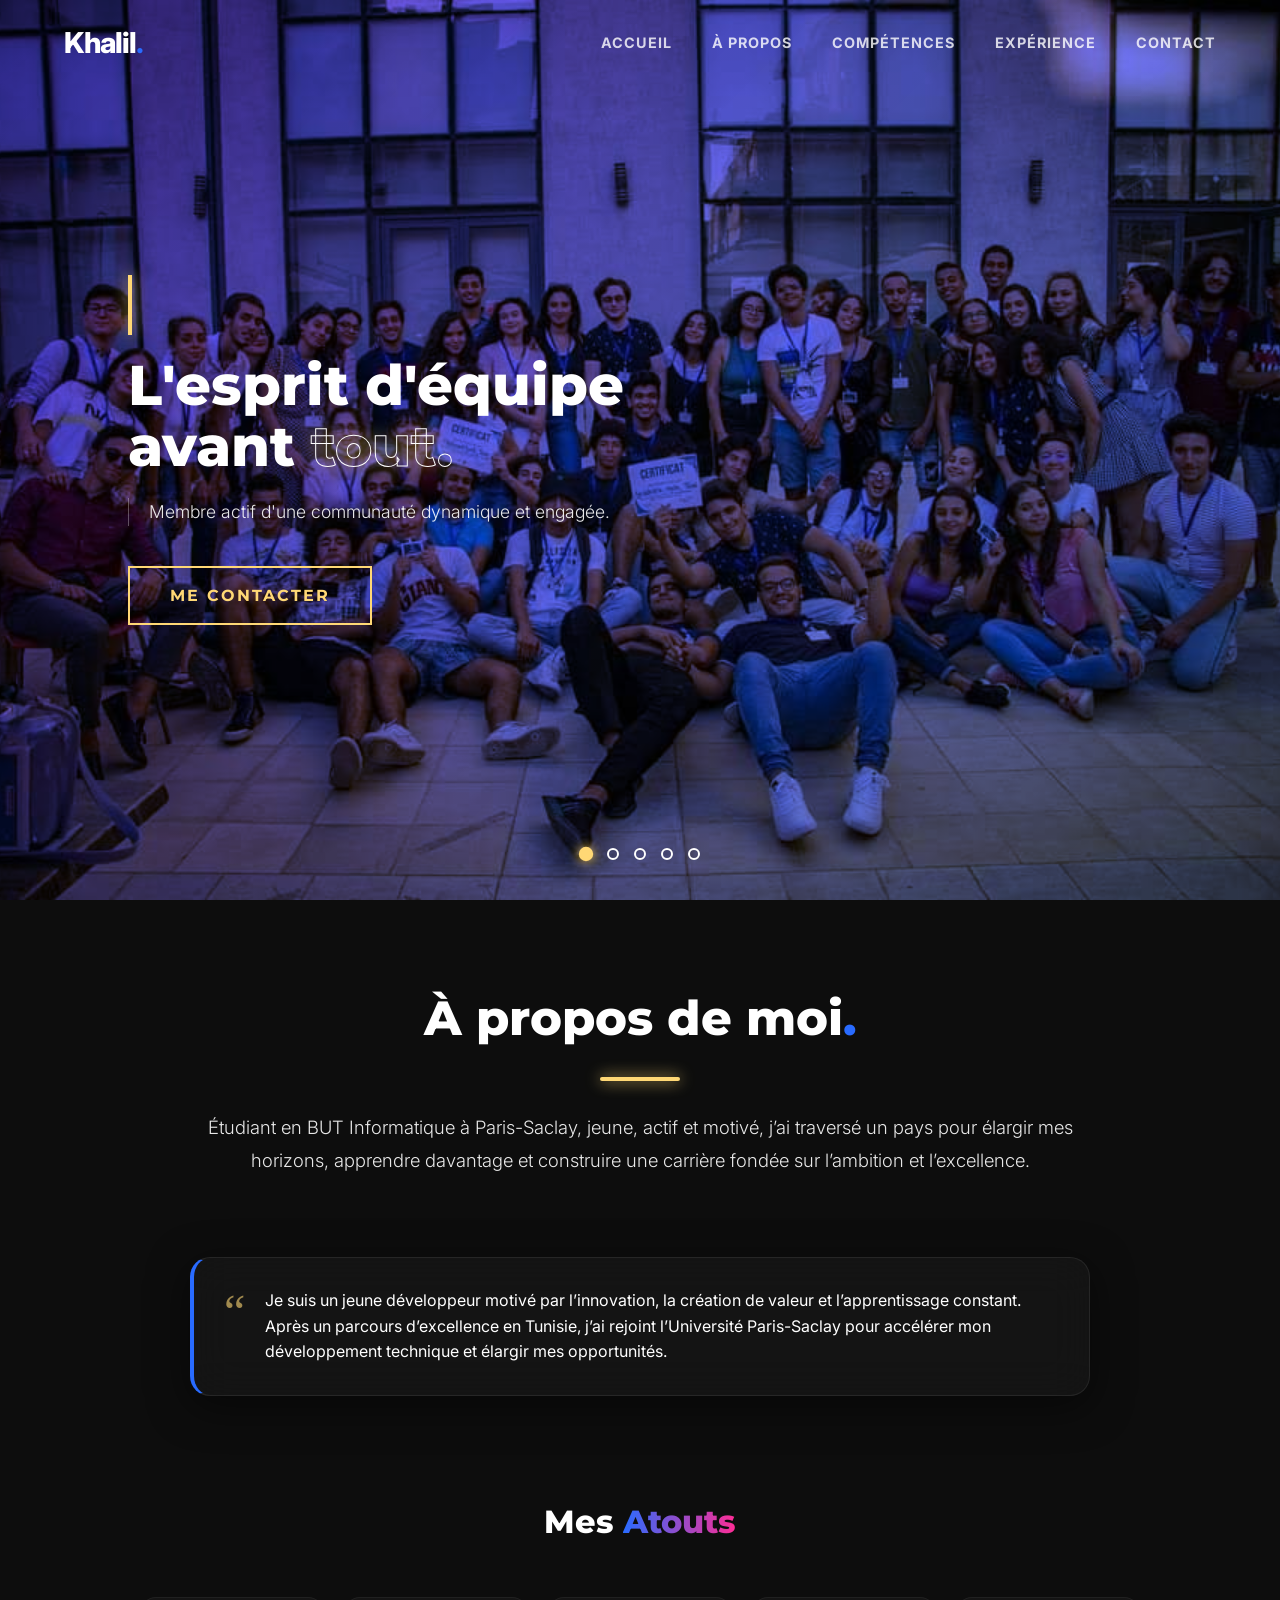
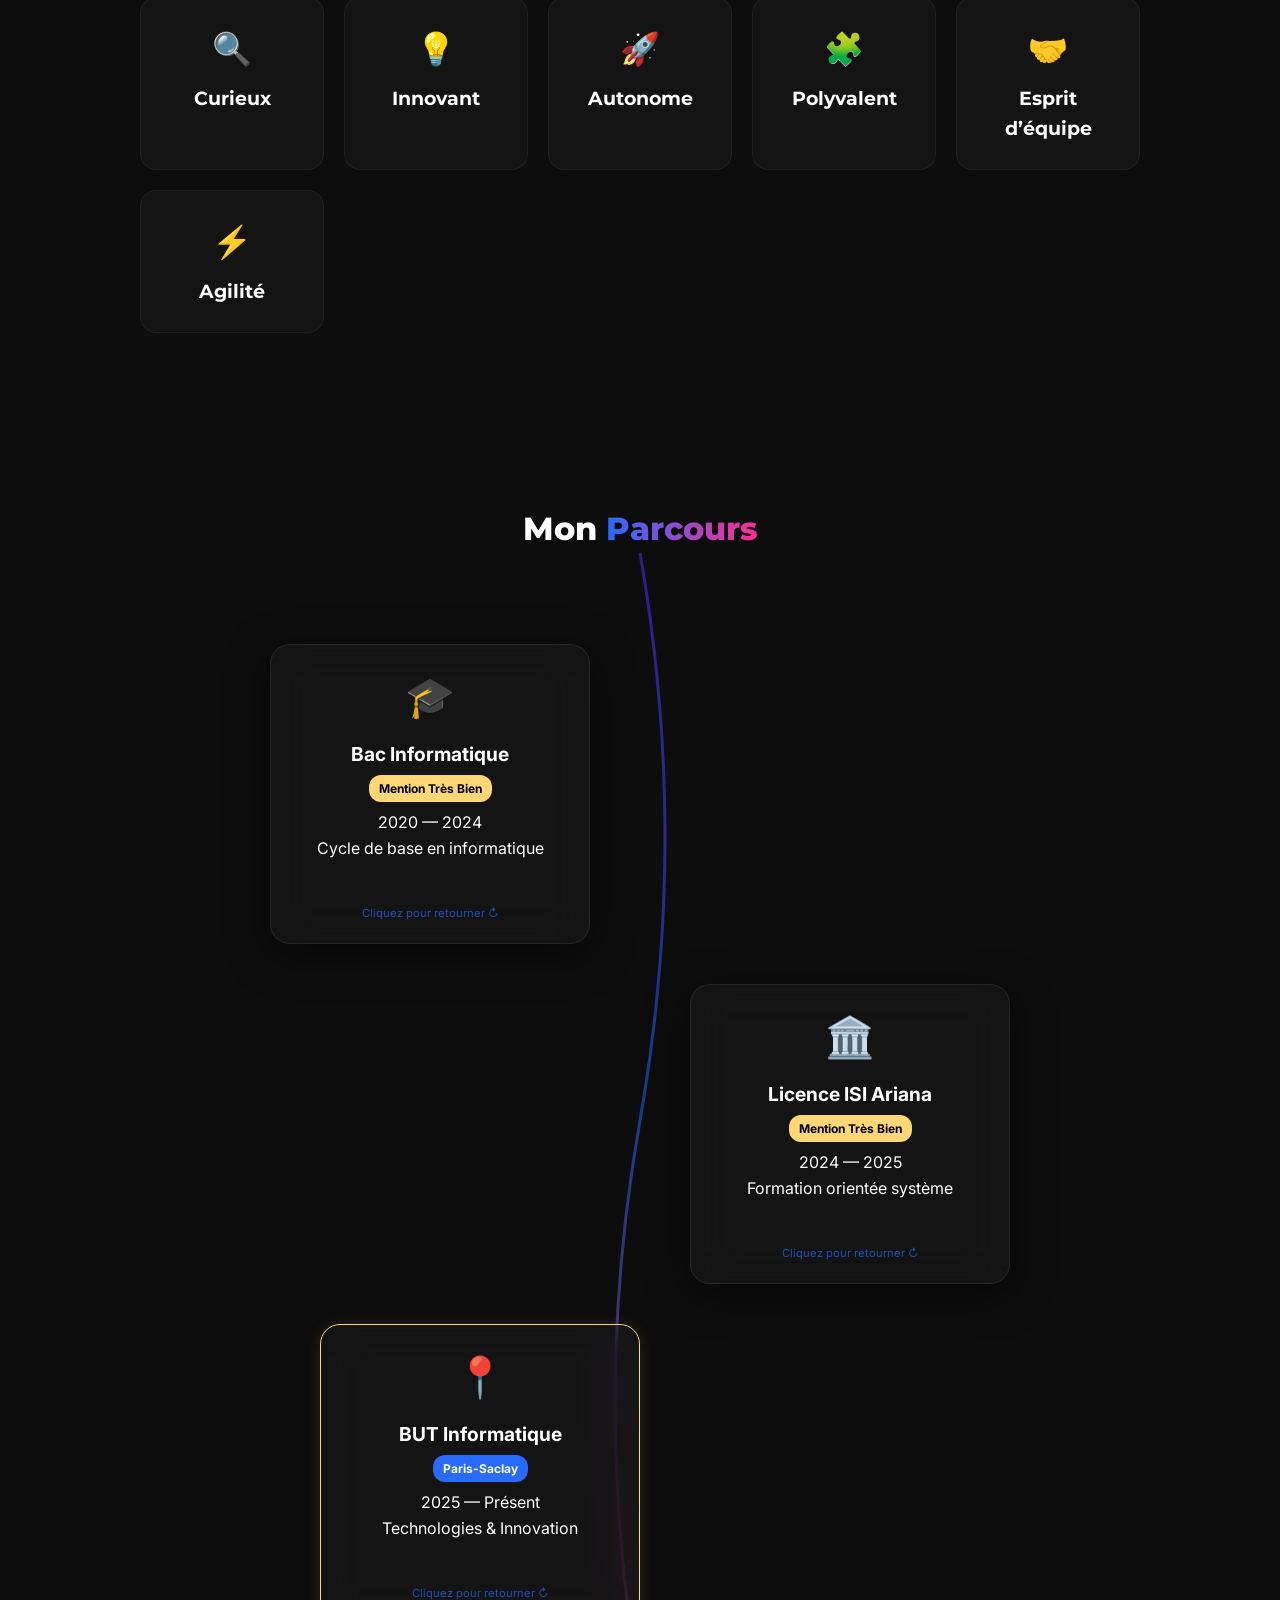
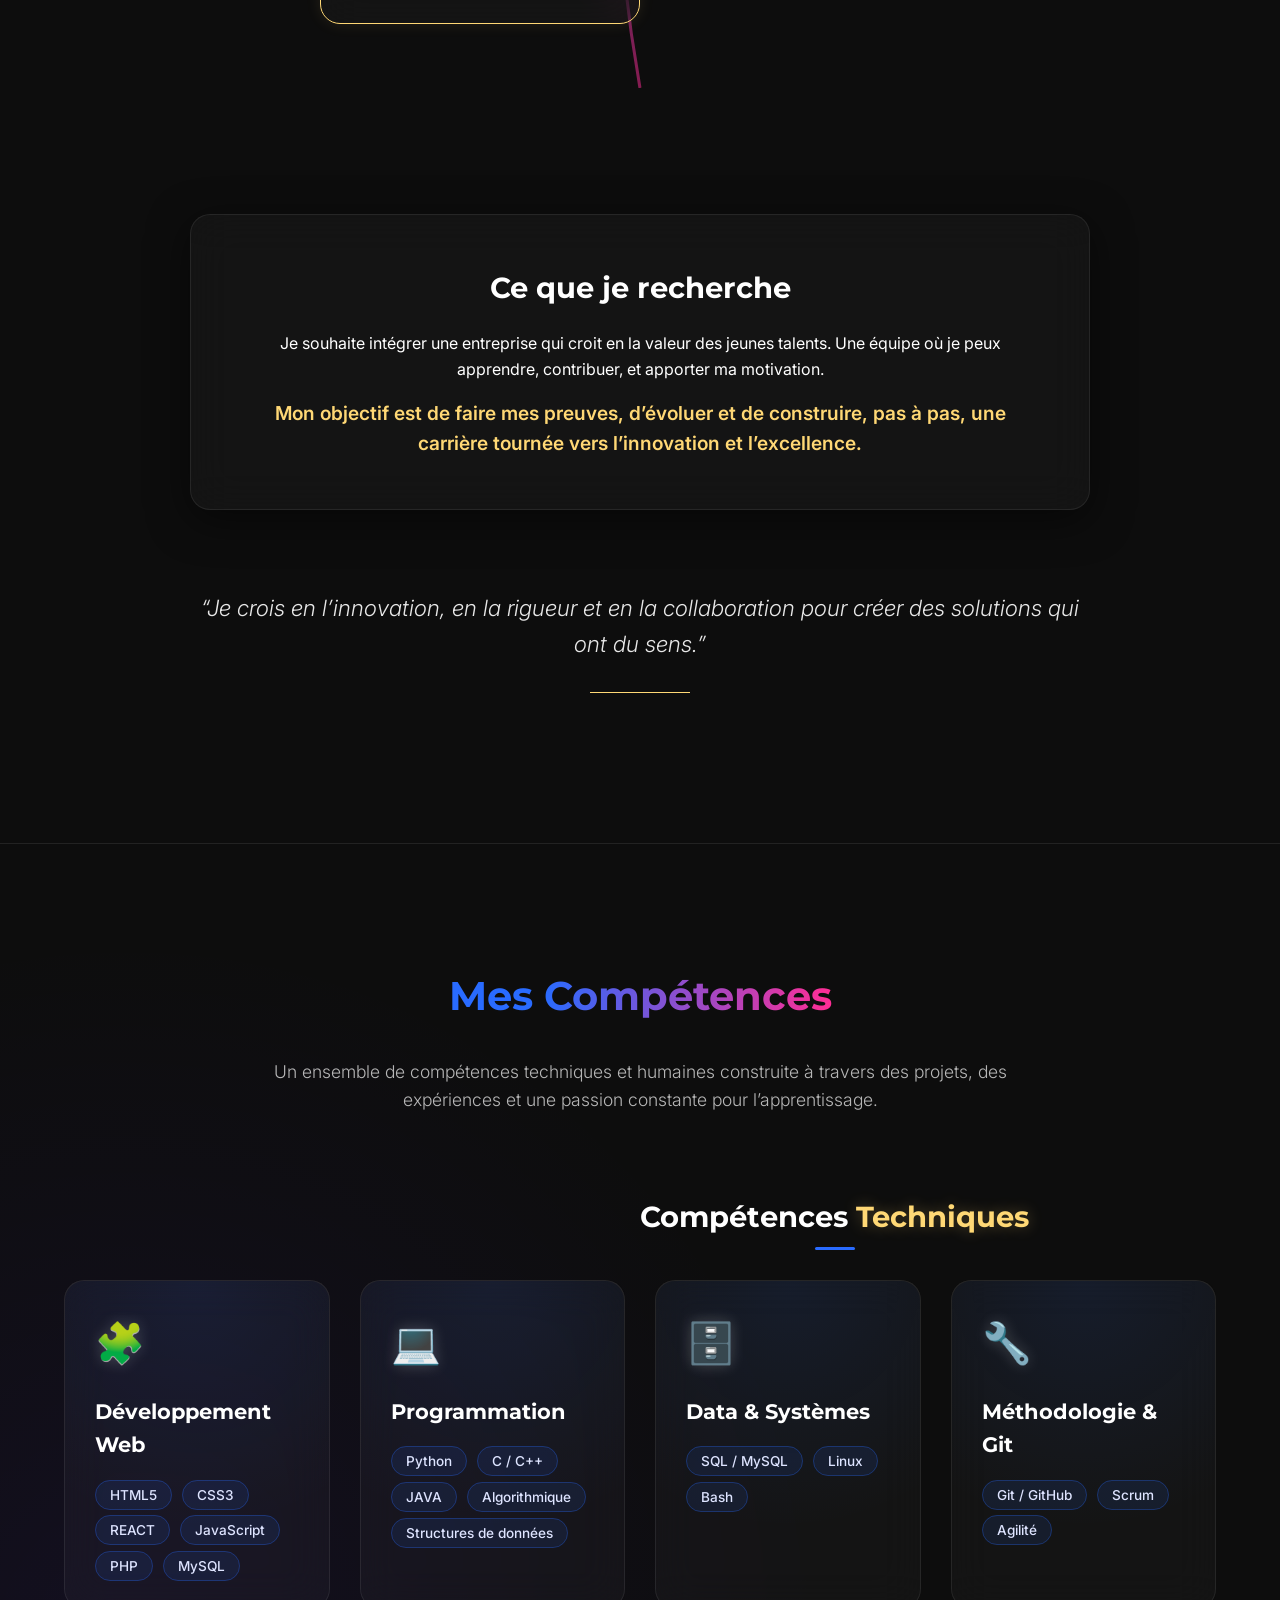
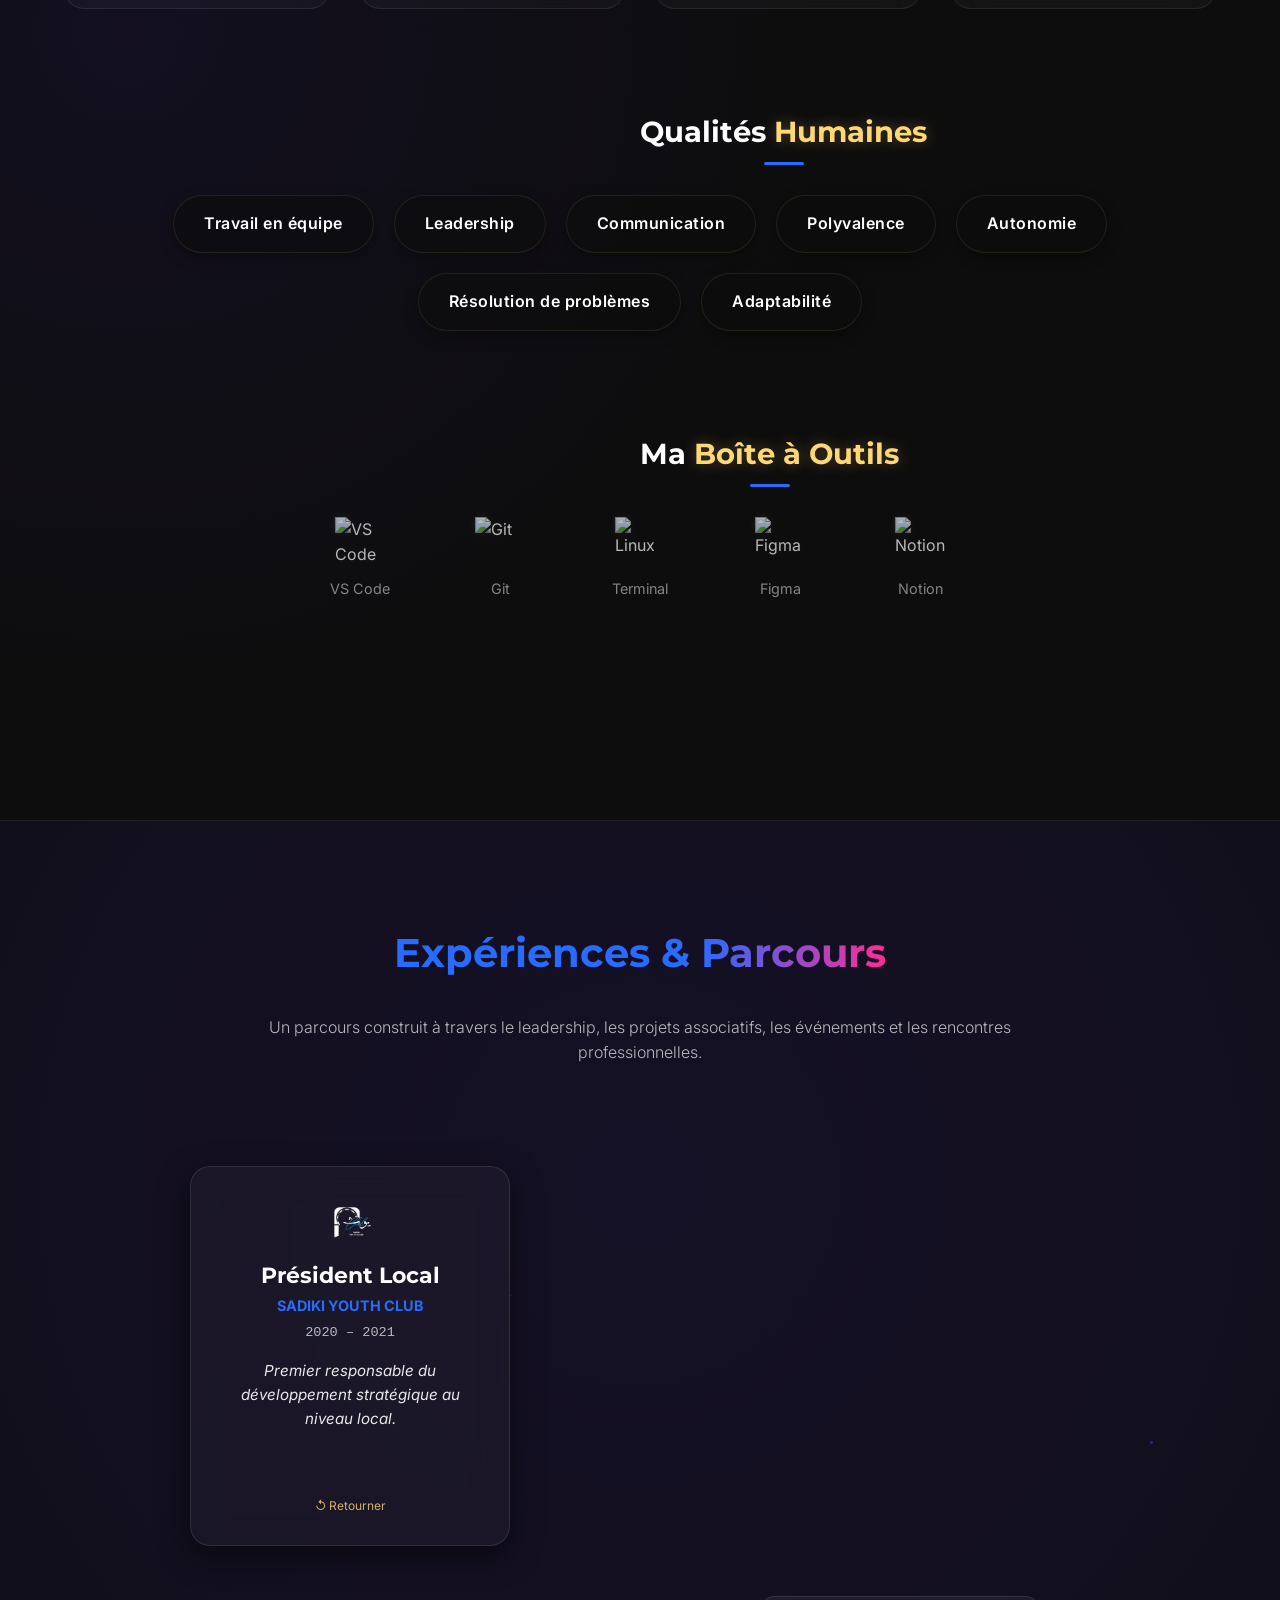
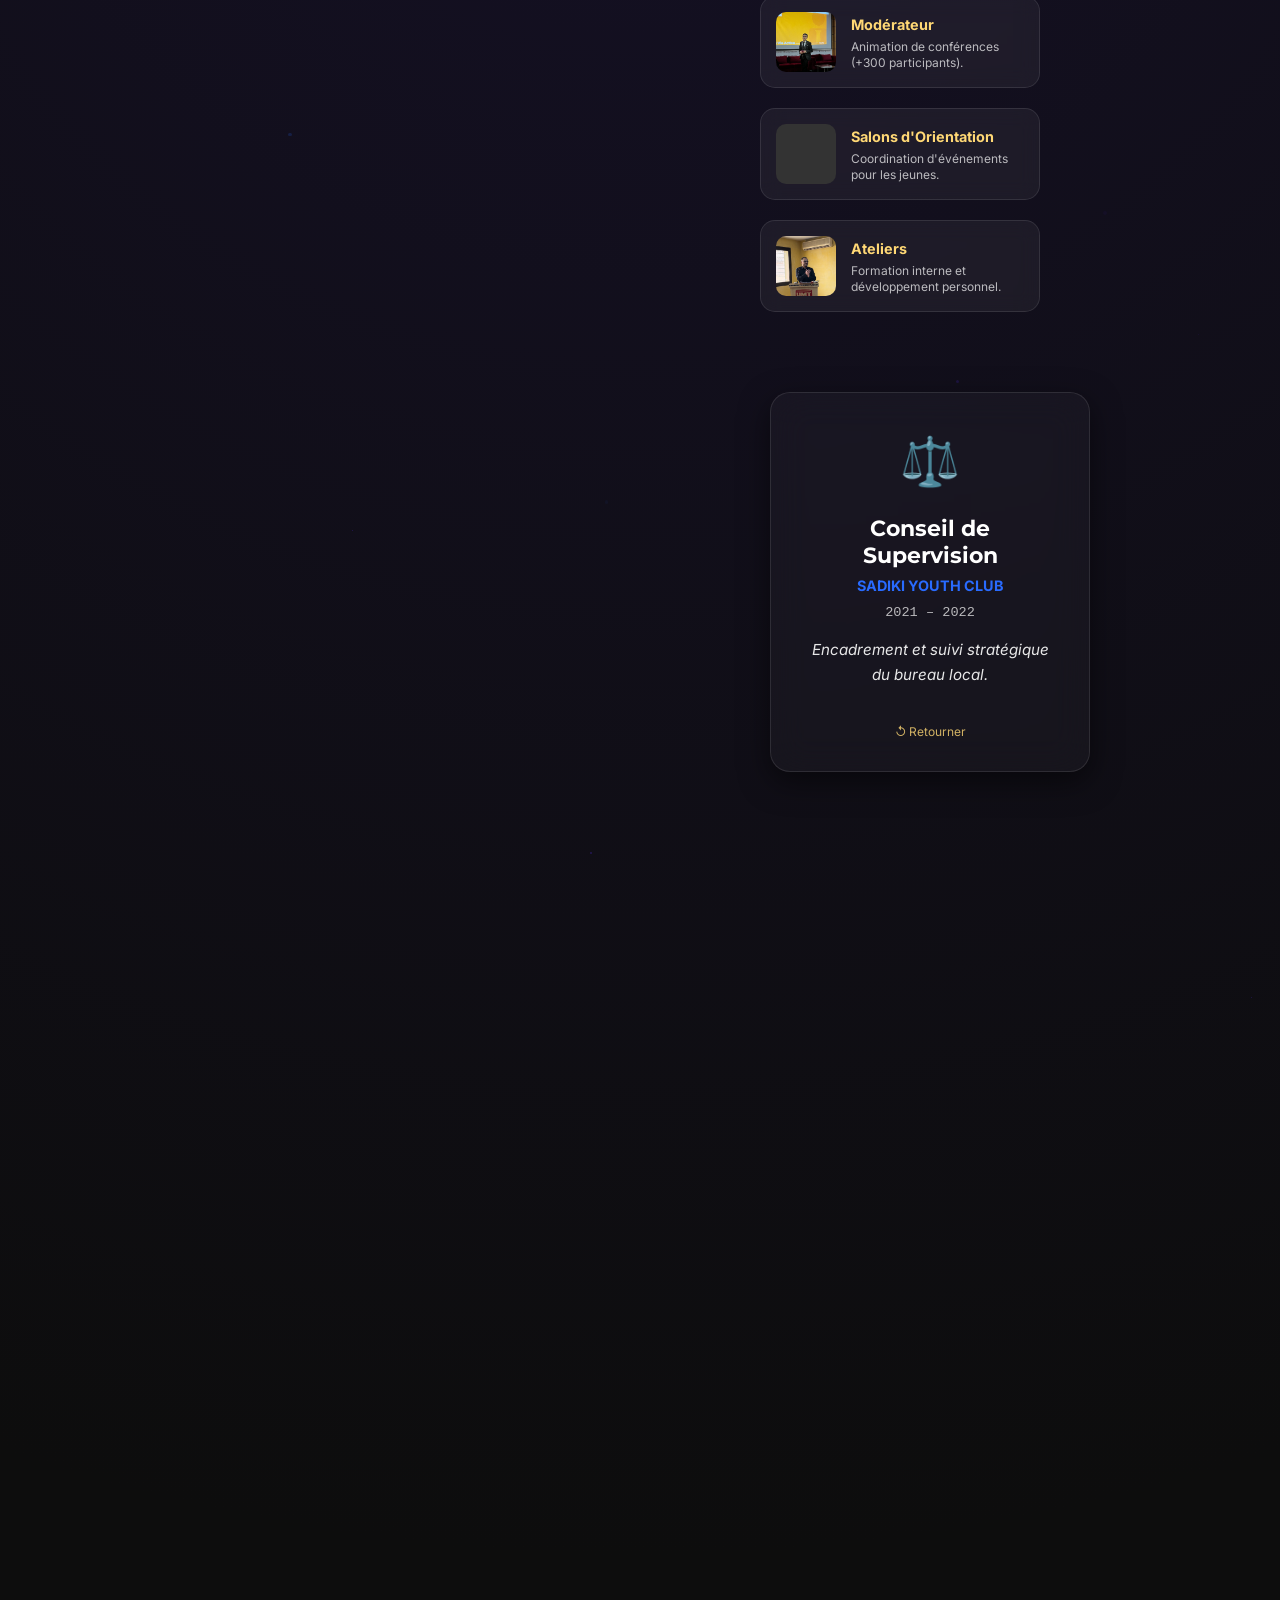
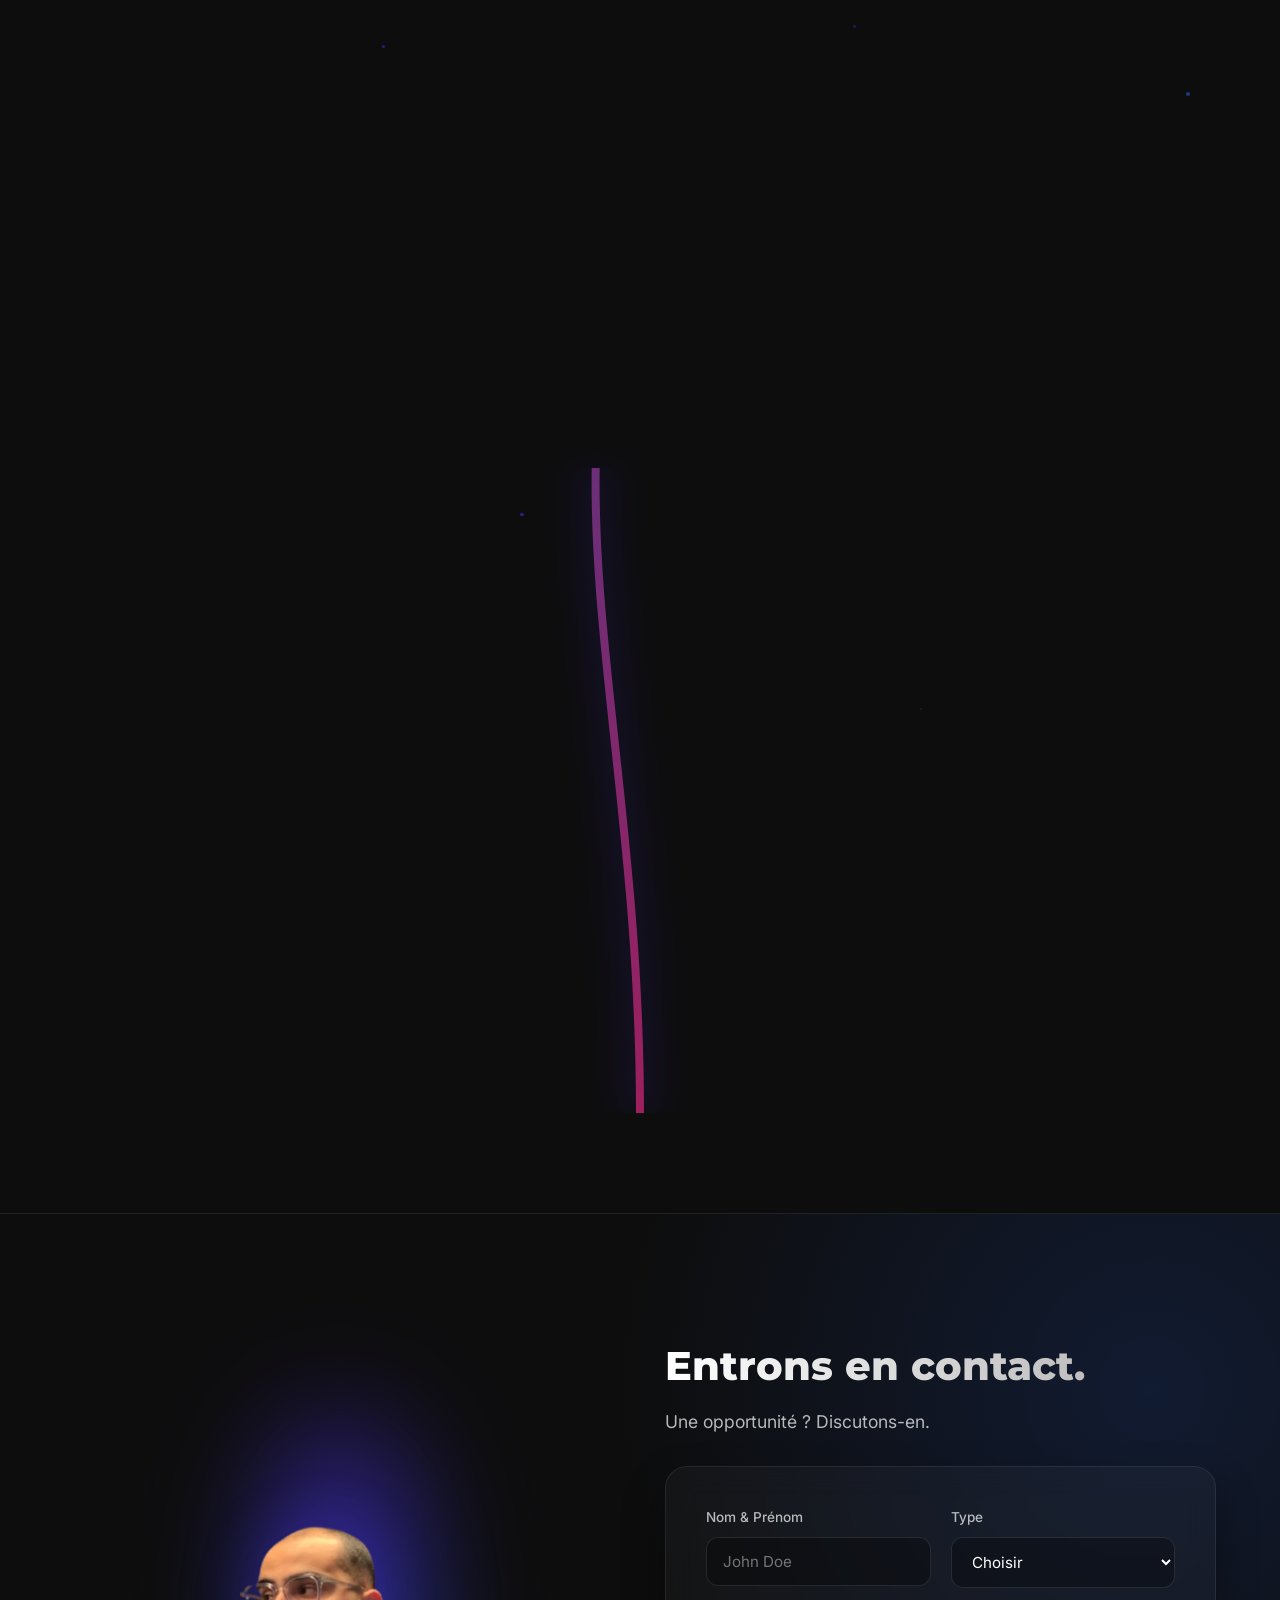
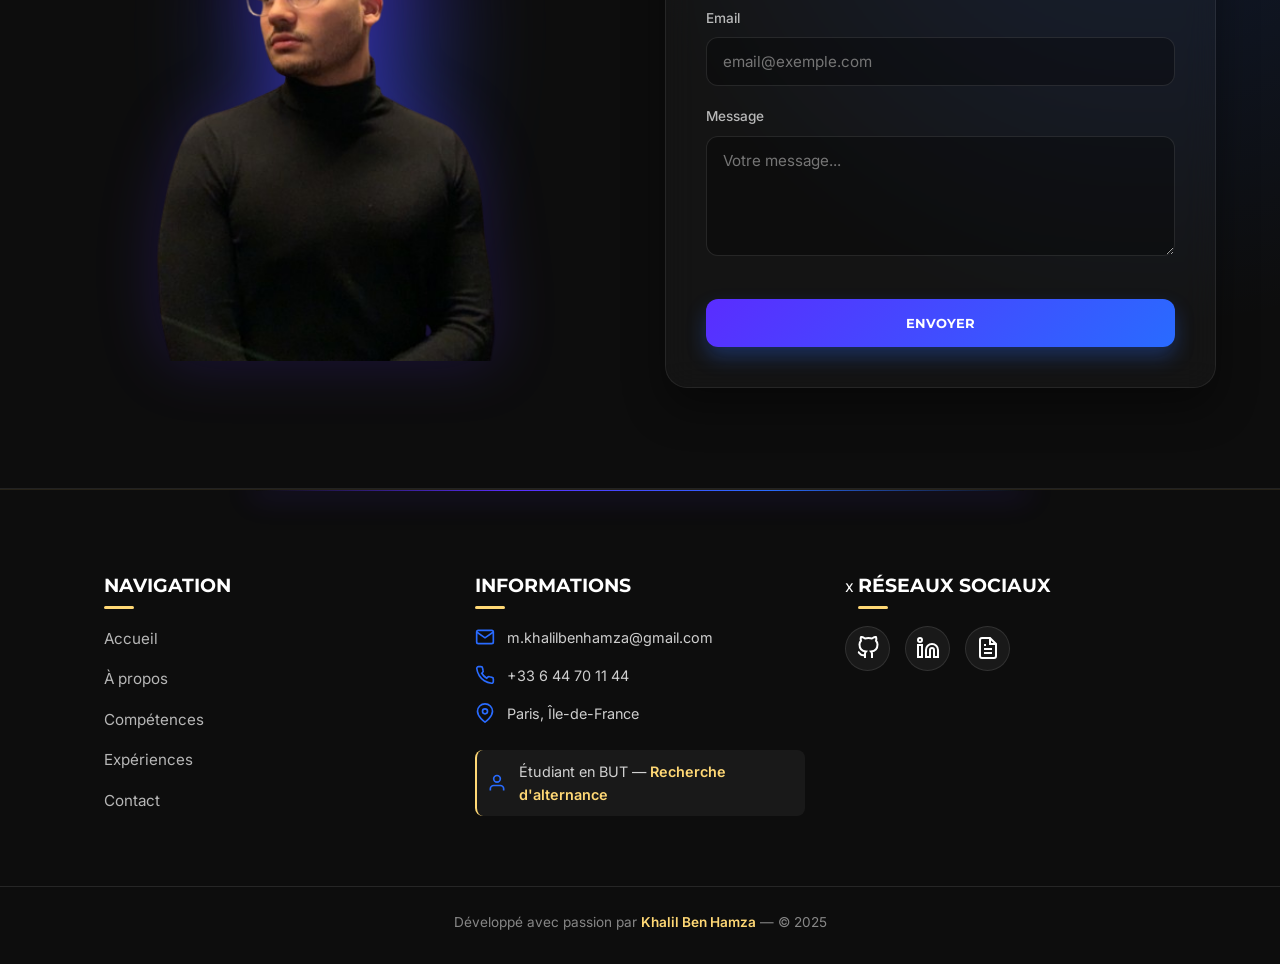
==== commit 5f616442: "ajout JAVA" ====
--- a/index.html
+++ b/index.html
@@ -260,6 +260,7 @@
                     <ul class="skill-list">
                         <li><span class="tag">HTML5</span></li>
                         <li><span class="tag">CSS3</span></li>
+                        <li><span class="tag">REACT</span></li>
                         <li><span class="tag">JavaScript</span></li>
                         <li><span class="tag">PHP</span></li>
                         <li><span class="tag">MySQL</span></li>
@@ -276,6 +277,7 @@
                     <ul class="skill-list">
                         <li><span class="tag">Python</span></li>
                         <li><span class="tag">C / C++</span></li>
+                        <li><span class="tag">JAVA</span></li>
                         <li><span class="tag">Algorithmique</span></li>
                         <li><span class="tag">Structures de données</span></li>
                     </ul>
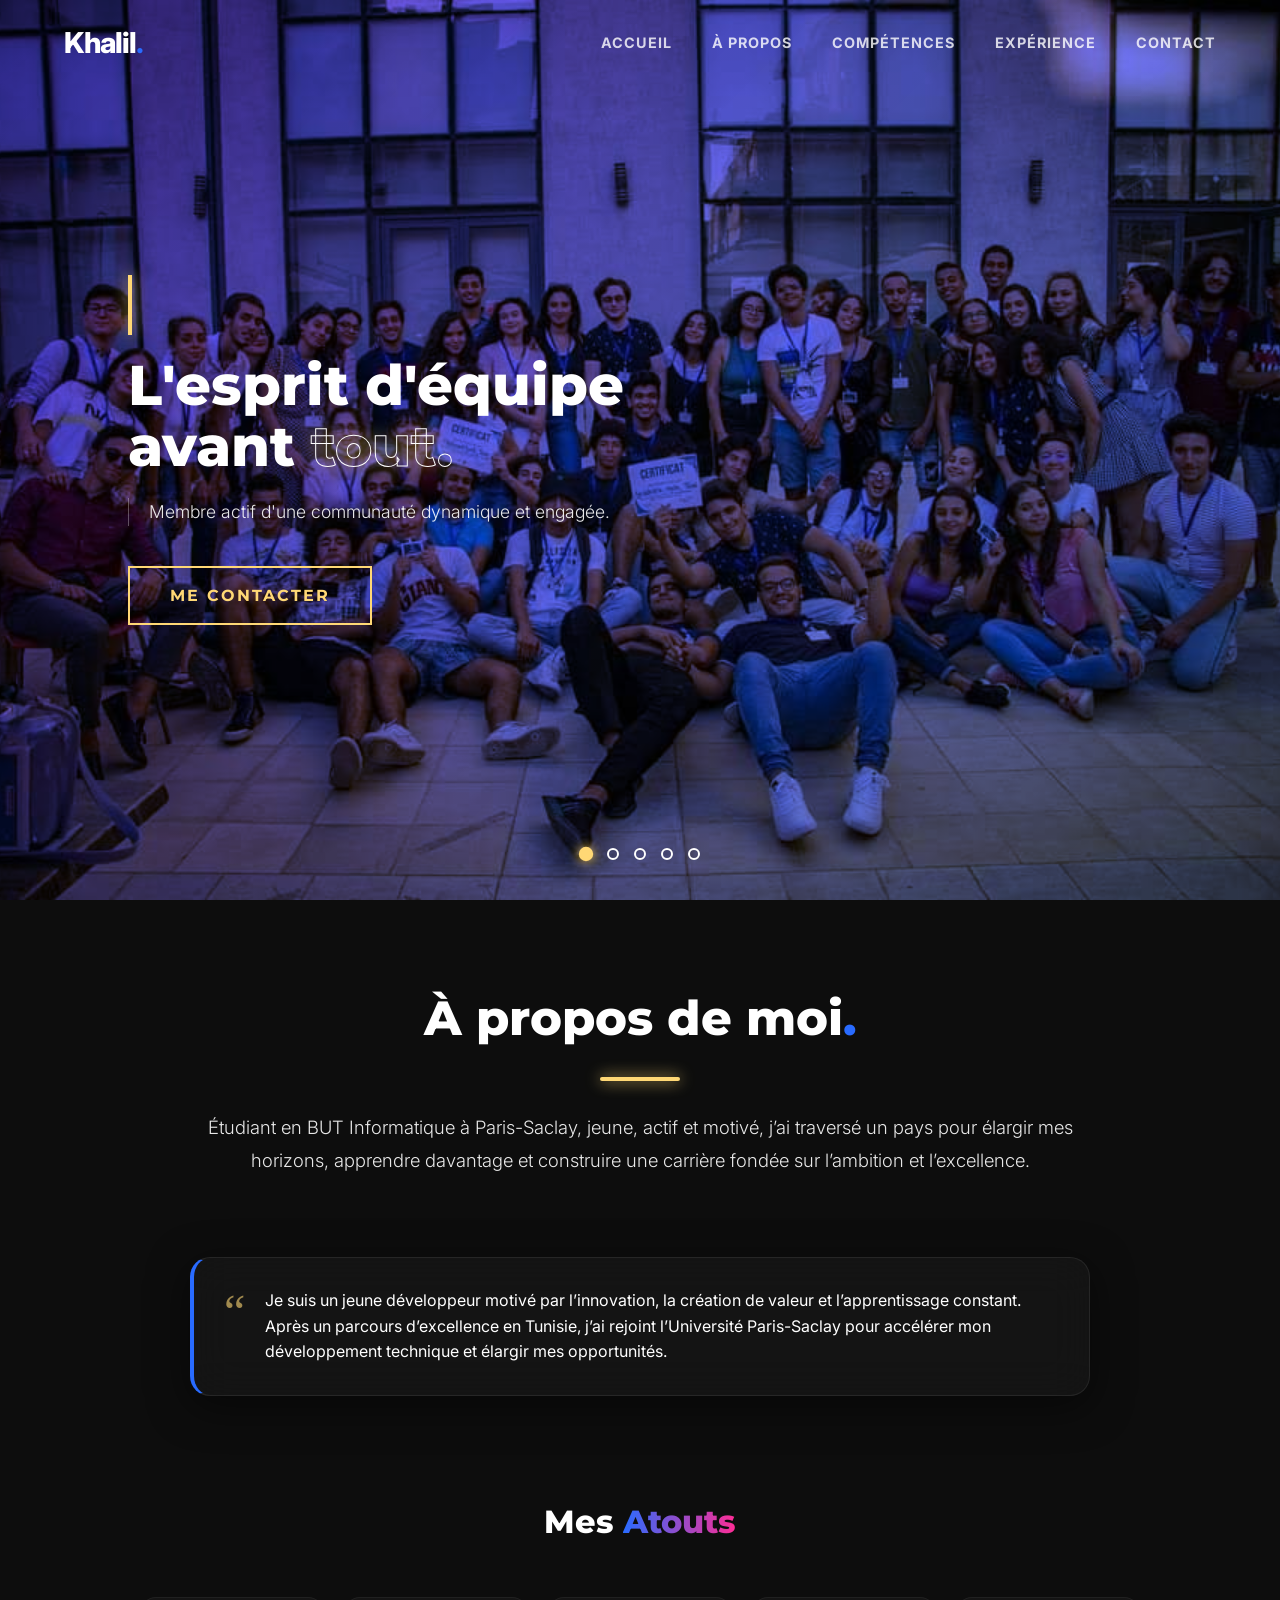
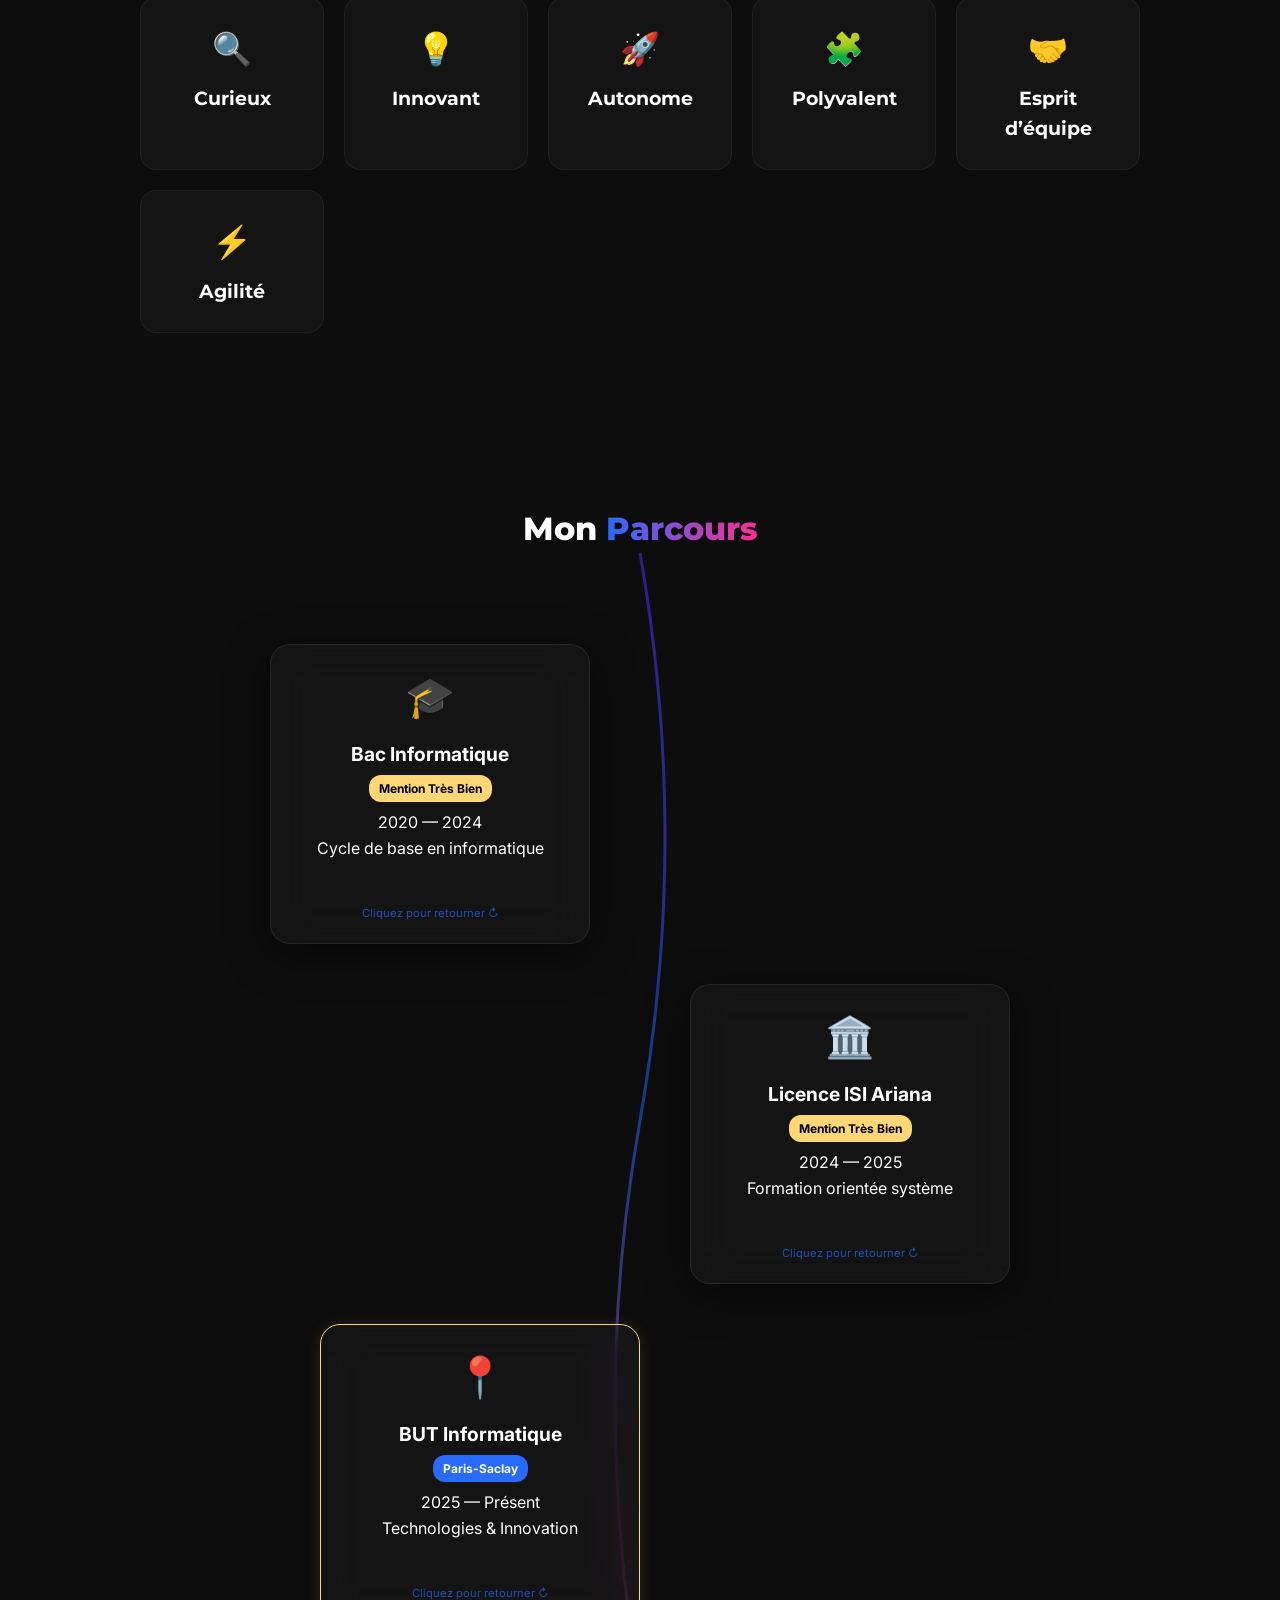
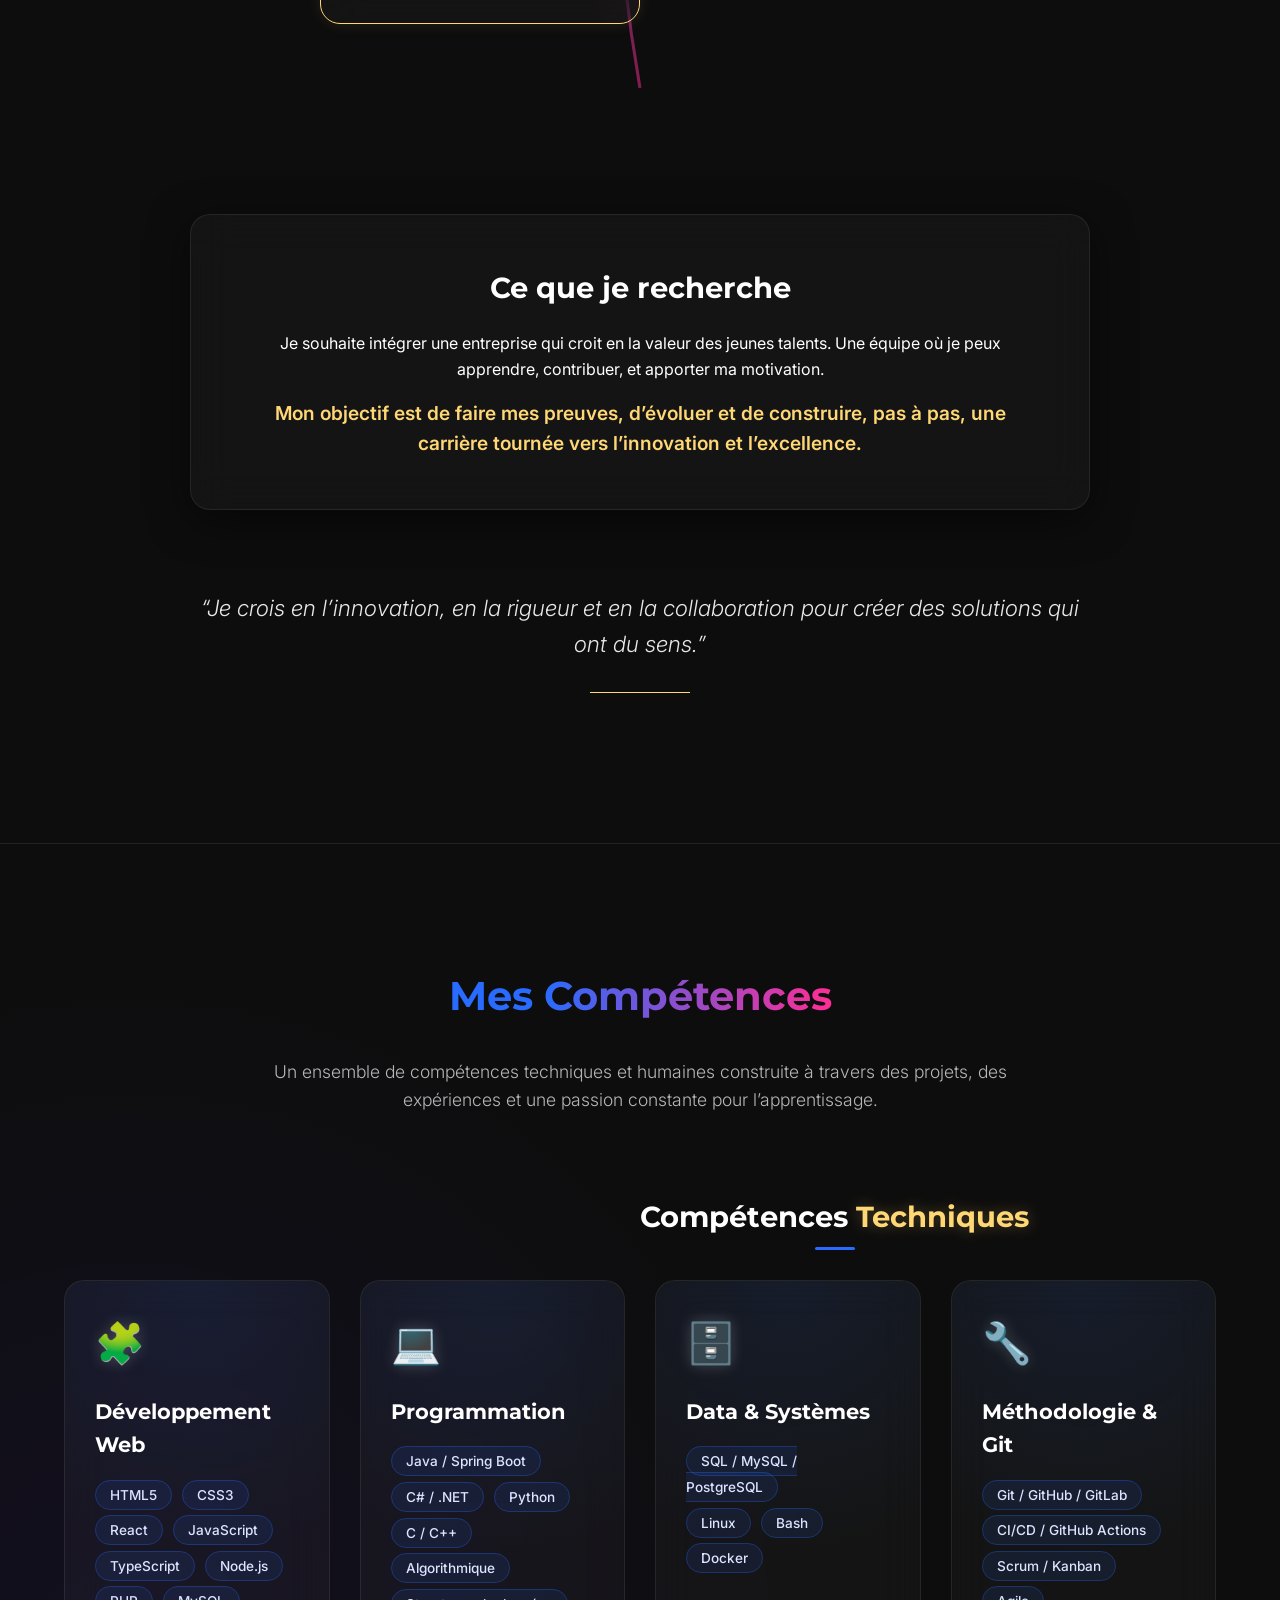
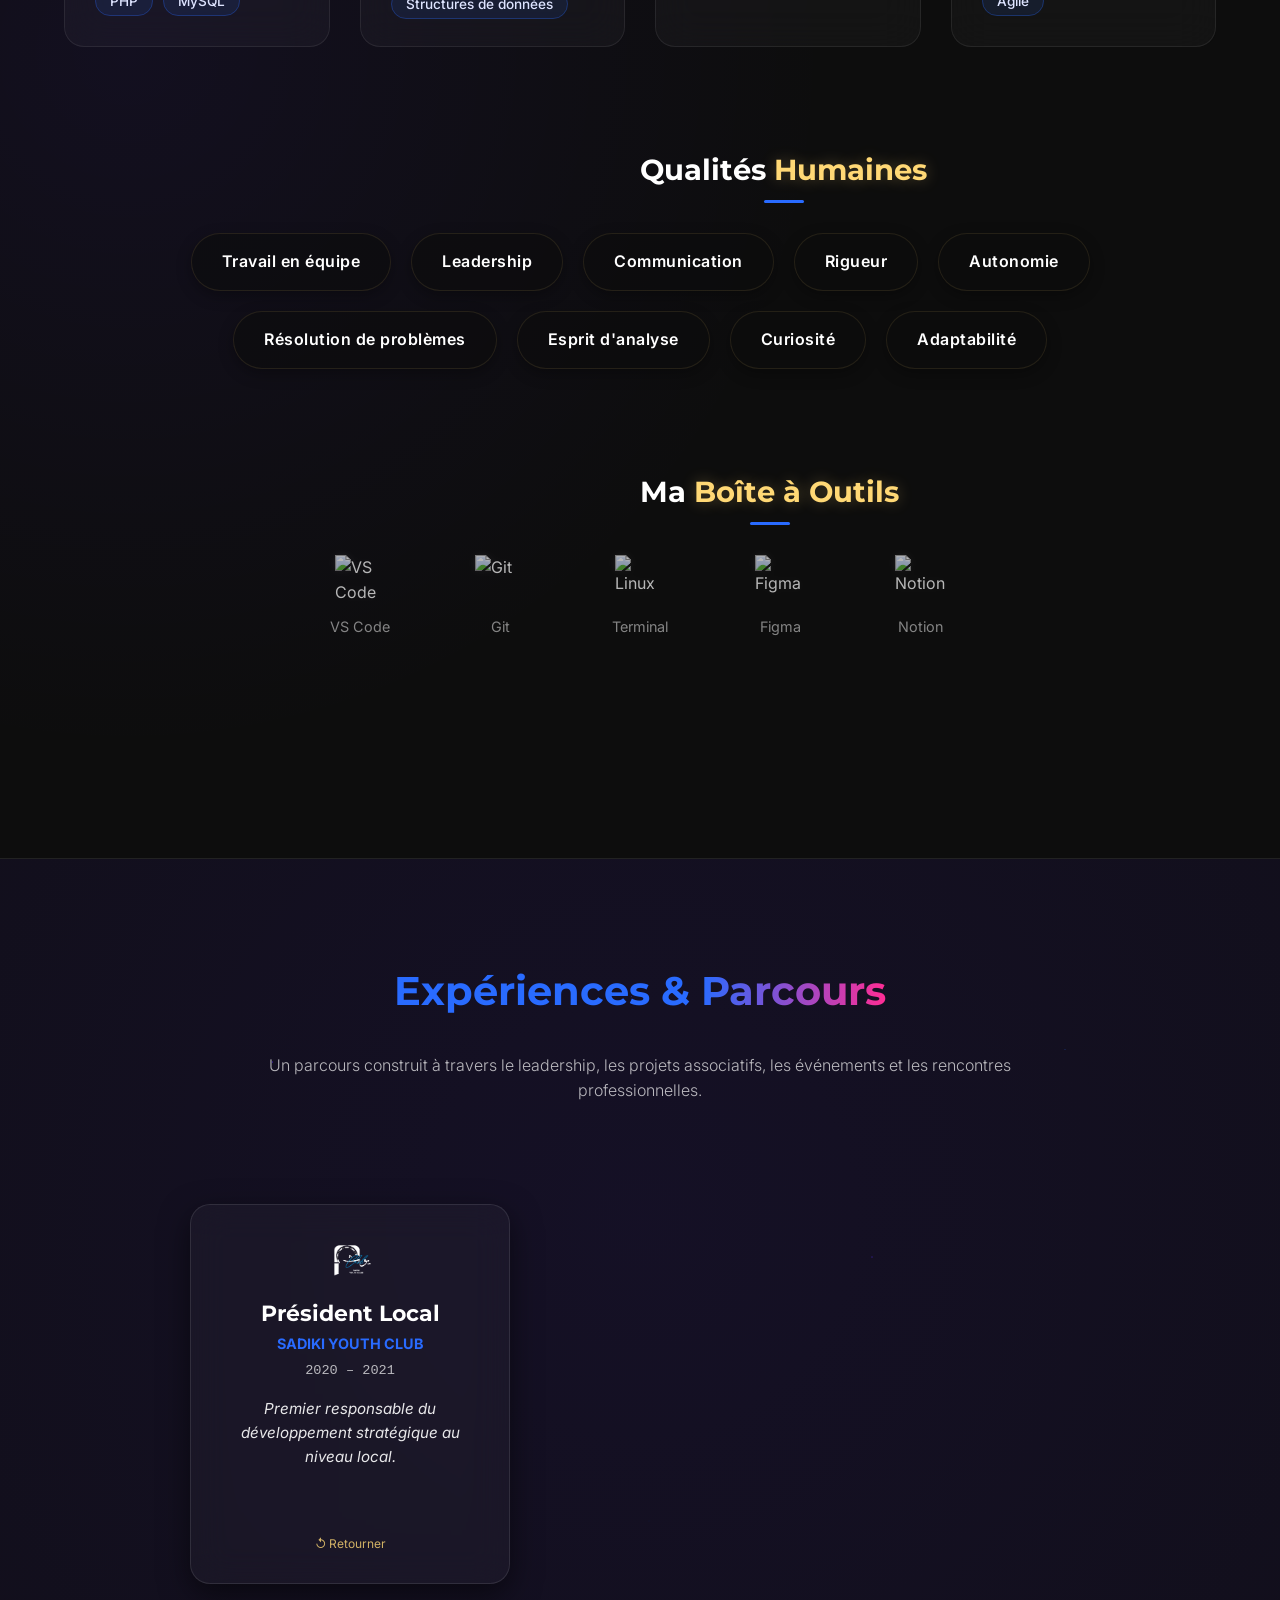
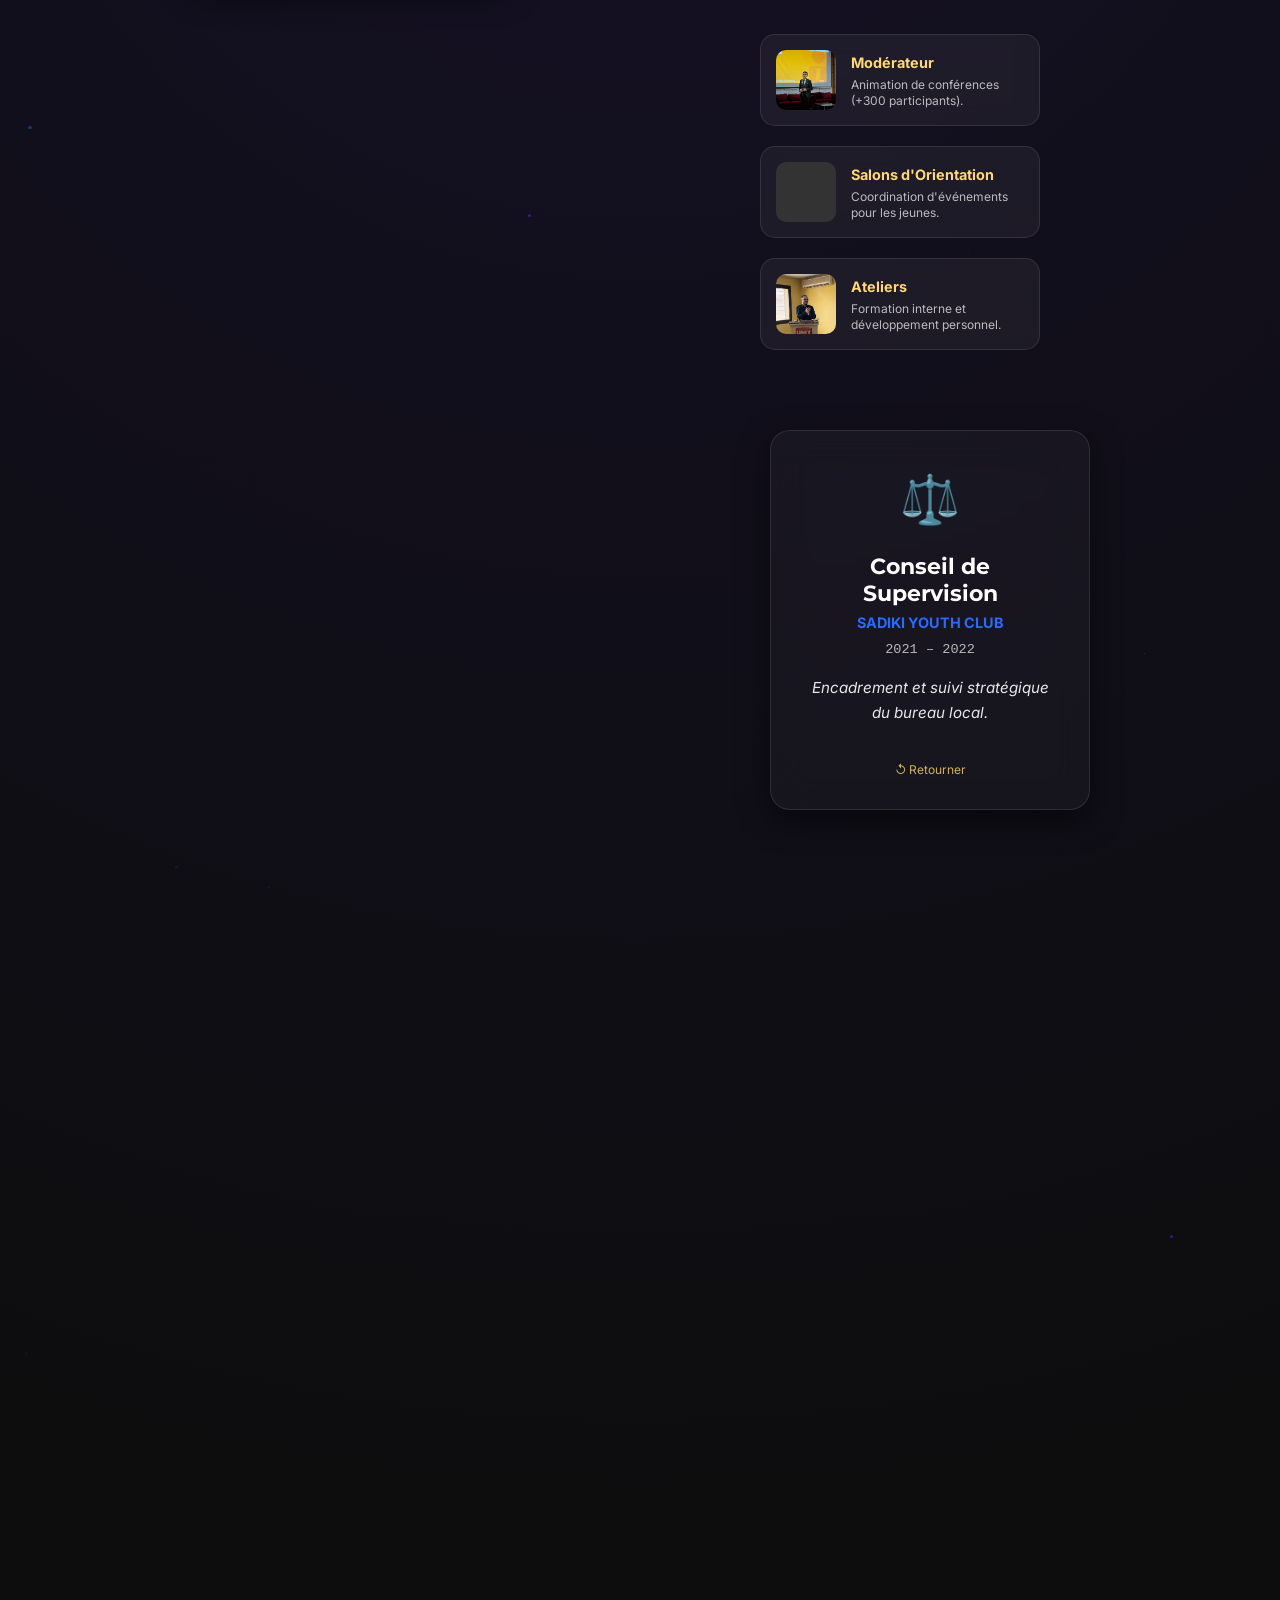
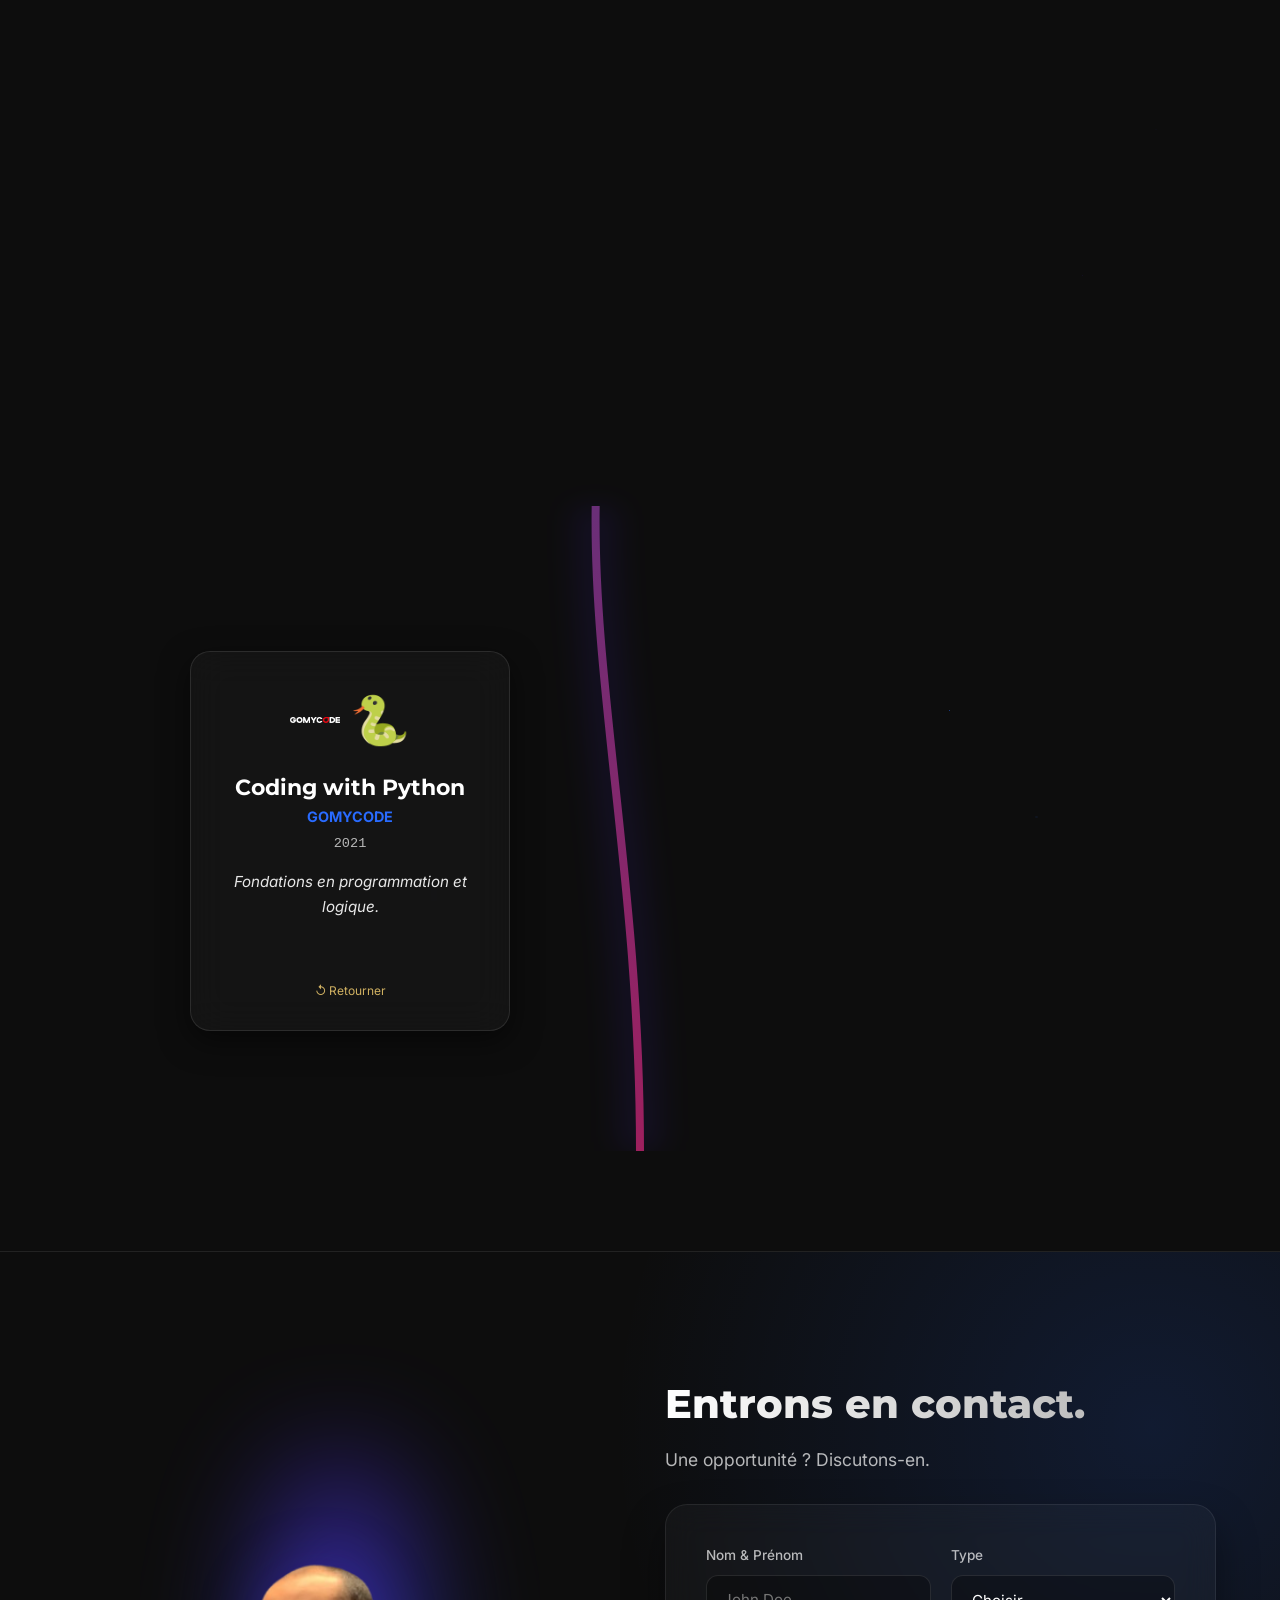
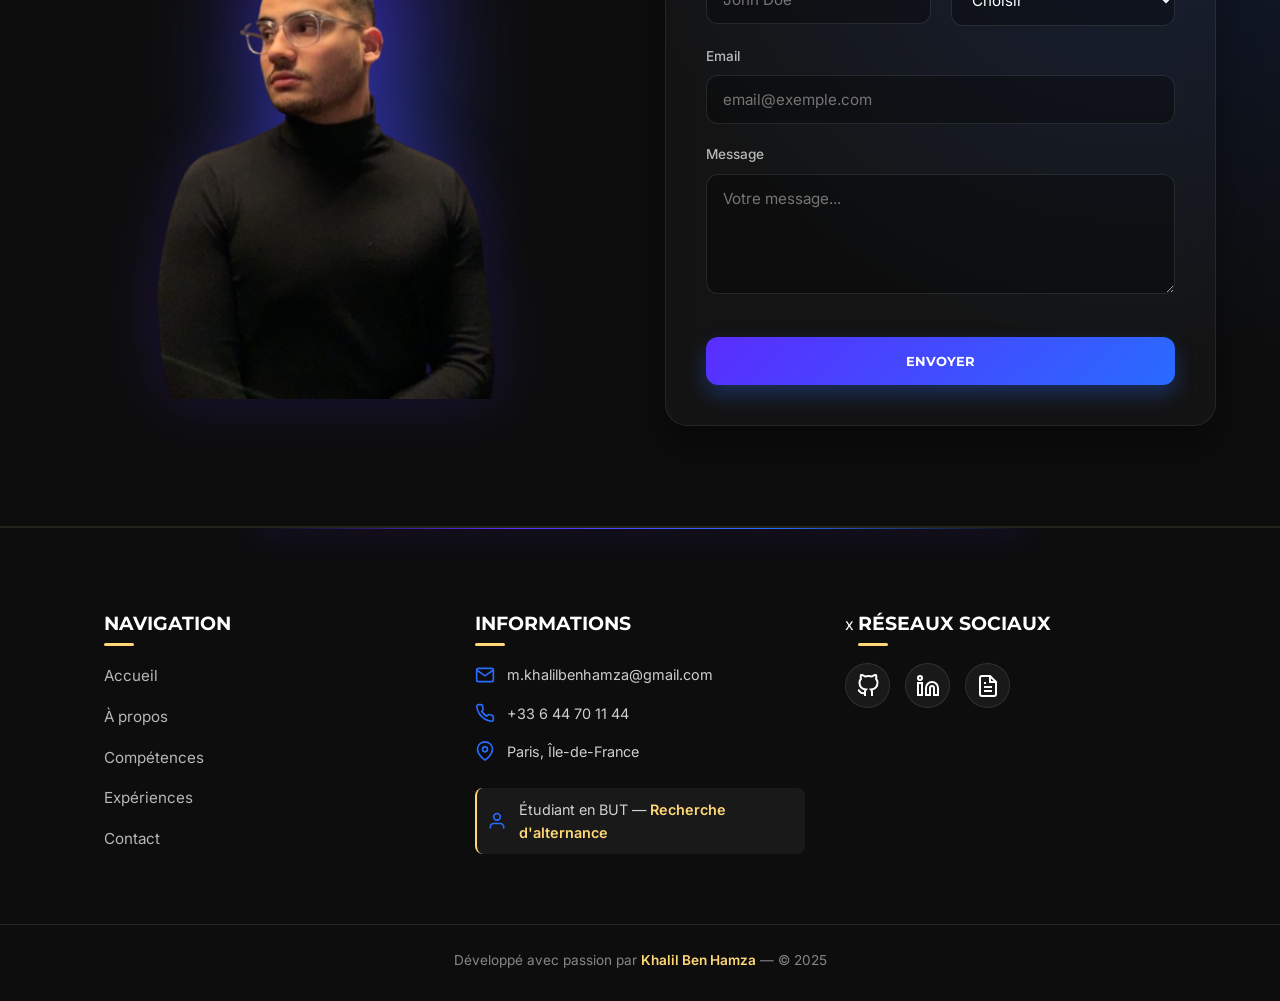
==== commit 64285424: "feat: mise à jour des sections" ====
--- a/index.html
+++ b/index.html
@@ -260,8 +260,10 @@
                     <ul class="skill-list">
                         <li><span class="tag">HTML5</span></li>
                         <li><span class="tag">CSS3</span></li>
-                        <li><span class="tag">REACT</span></li>
+                        <li><span class="tag">React</span></li>
                         <li><span class="tag">JavaScript</span></li>
+                        <li><span class="tag">TypeScript</span></li>
+                        <li><span class="tag">Node.js</span></li>
                         <li><span class="tag">PHP</span></li>
                         <li><span class="tag">MySQL</span></li>
                     </ul>
@@ -275,9 +277,10 @@
                     <div class="holo-icon">💻</div>
                     <h4>Programmation</h4>
                     <ul class="skill-list">
+                         <li><span class="tag">Java / Spring Boot</span></li>
+                        <li><span class="tag">C# / .NET</span></li>
                         <li><span class="tag">Python</span></li>
                         <li><span class="tag">C / C++</span></li>
-                        <li><span class="tag">JAVA</span></li>
                         <li><span class="tag">Algorithmique</span></li>
                         <li><span class="tag">Structures de données</span></li>
                     </ul>
@@ -291,9 +294,10 @@
                     <div class="holo-icon">🗄️</div>
                     <h4>Data & Systèmes</h4>
                     <ul class="skill-list">
-                        <li><span class="tag">SQL / MySQL</span></li>
+                        <li><span class="tag">SQL / MySQL / PostgreSQL</span></li>
                         <li><span class="tag">Linux</span></li>
                         <li><span class="tag">Bash</span></li>
+                        <li><span class="tag">Docker</span></li>
                     </ul>
                 </div>
                 <div class="holo-glow"></div>
@@ -305,9 +309,10 @@
                     <div class="holo-icon">🔧</div>
                     <h4>Méthodologie & Git</h4>
                     <ul class="skill-list">
-                        <li><span class="tag">Git / GitHub</span></li>
-                        <li><span class="tag">Scrum</span></li>
-                        <li><span class="tag">Agilité</span></li>
+                         <li><span class="tag">Git / GitHub / GitLab</span></li>
+                        <li><span class="tag">CI/CD / GitHub Actions</span></li>
+                        <li><span class="tag">Scrum / Kanban</span></li>
+                        <li><span class="tag">Agile</span></li>
                     </ul>
                 </div>
                 <div class="holo-glow"></div>
@@ -321,13 +326,15 @@
         <h3 class="category-title fade-in-up">Qualités <span class="highlight-gold">Humaines</span></h3>
         
         <div class="soft-skills-grid">
-            <div class="soft-card scroll-reveal">Travail en équipe</div>
+             <div class="soft-card scroll-reveal">Travail en équipe</div>
             <div class="soft-card scroll-reveal" style="transition-delay: 0.1s;">Leadership</div>
             <div class="soft-card scroll-reveal" style="transition-delay: 0.2s;">Communication</div>
-            <div class="soft-card scroll-reveal" style="transition-delay: 0.3s;">Polyvalence</div>
+            <div class="soft-card scroll-reveal" style="transition-delay: 0.3s;">Rigueur</div>
             <div class="soft-card scroll-reveal" style="transition-delay: 0.4s;">Autonomie</div>
             <div class="soft-card scroll-reveal" style="transition-delay: 0.5s;">Résolution de problèmes</div>
-            <div class="soft-card scroll-reveal" style="transition-delay: 0.6s;">Adaptabilité</div>
+            <div class="soft-card scroll-reveal" style="transition-delay: 0.6s;">Esprit d'analyse</div>
+            <div class="soft-card scroll-reveal" style="transition-delay: 0.7s;">Curiosité</div>
+            <div class="soft-card scroll-reveal" style="transition-delay: 0.8s;">Adaptabilité</div>
         </div>
     </div>
 
